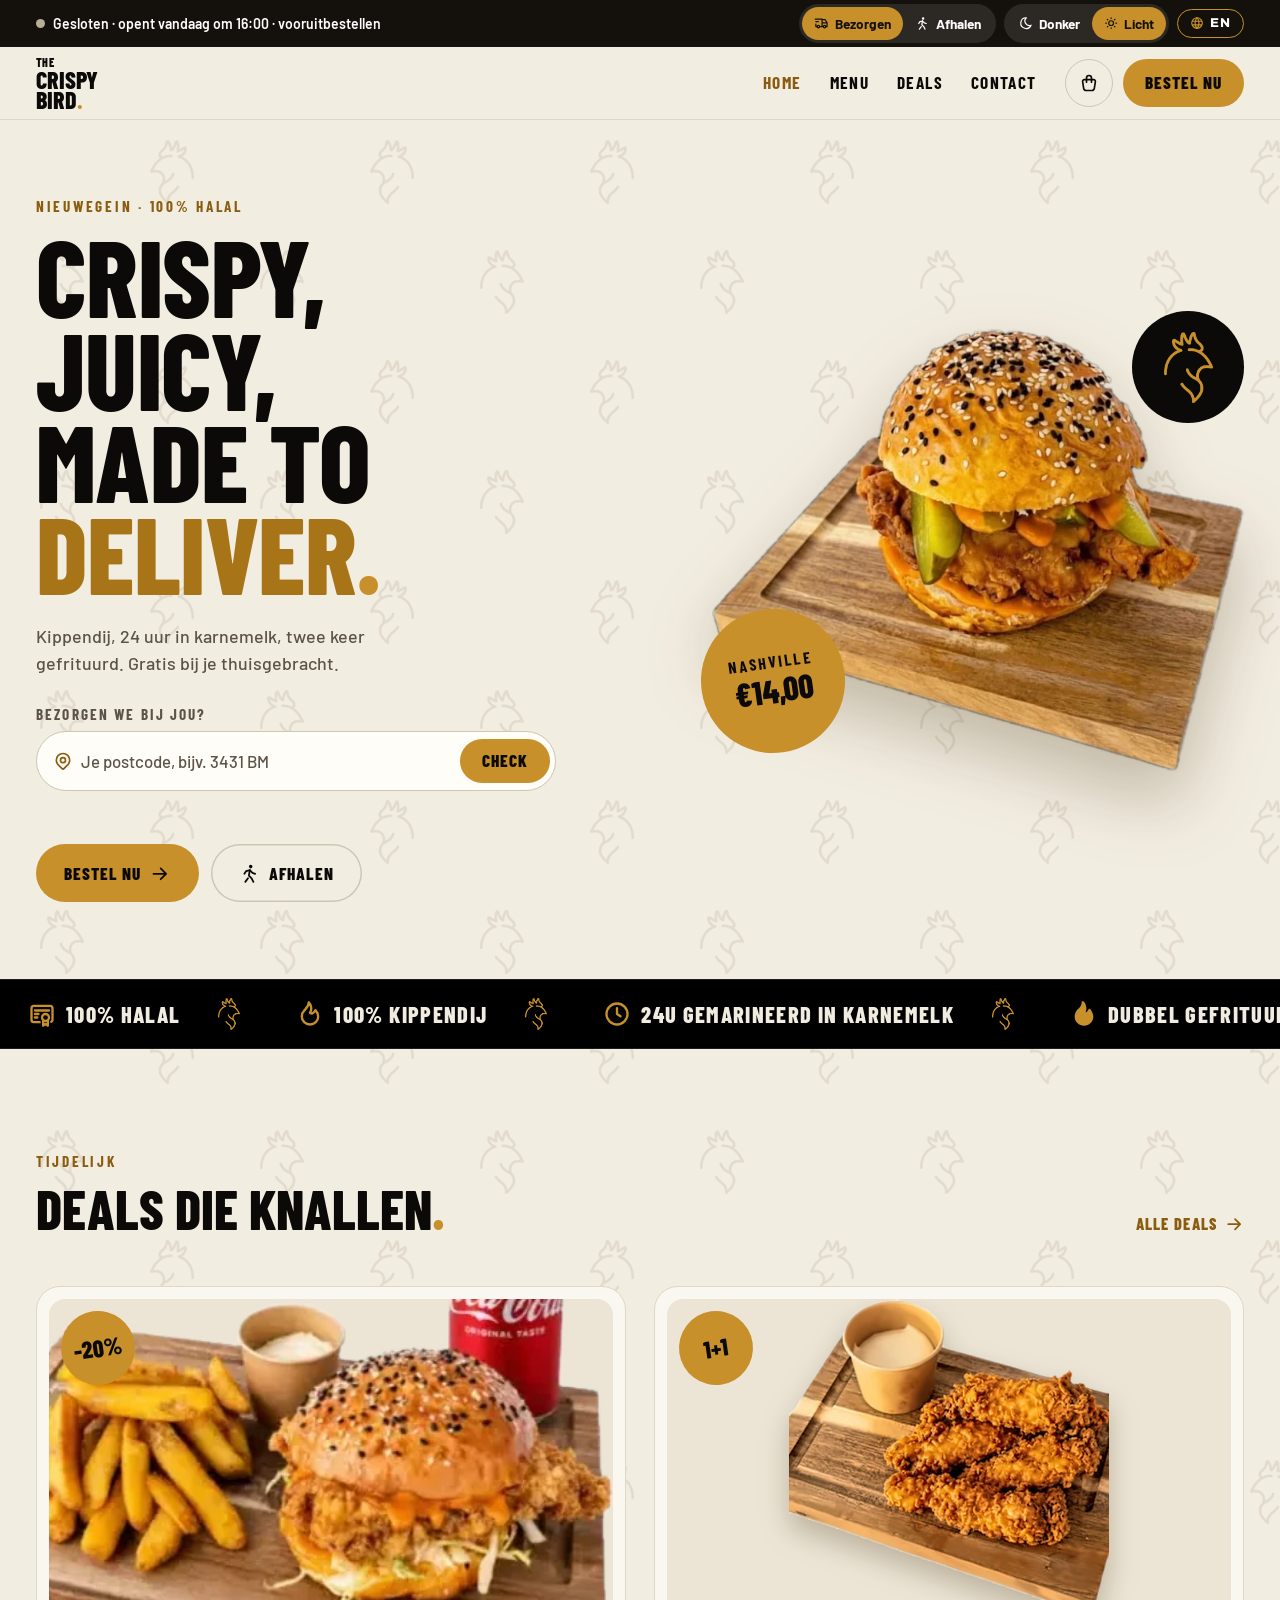
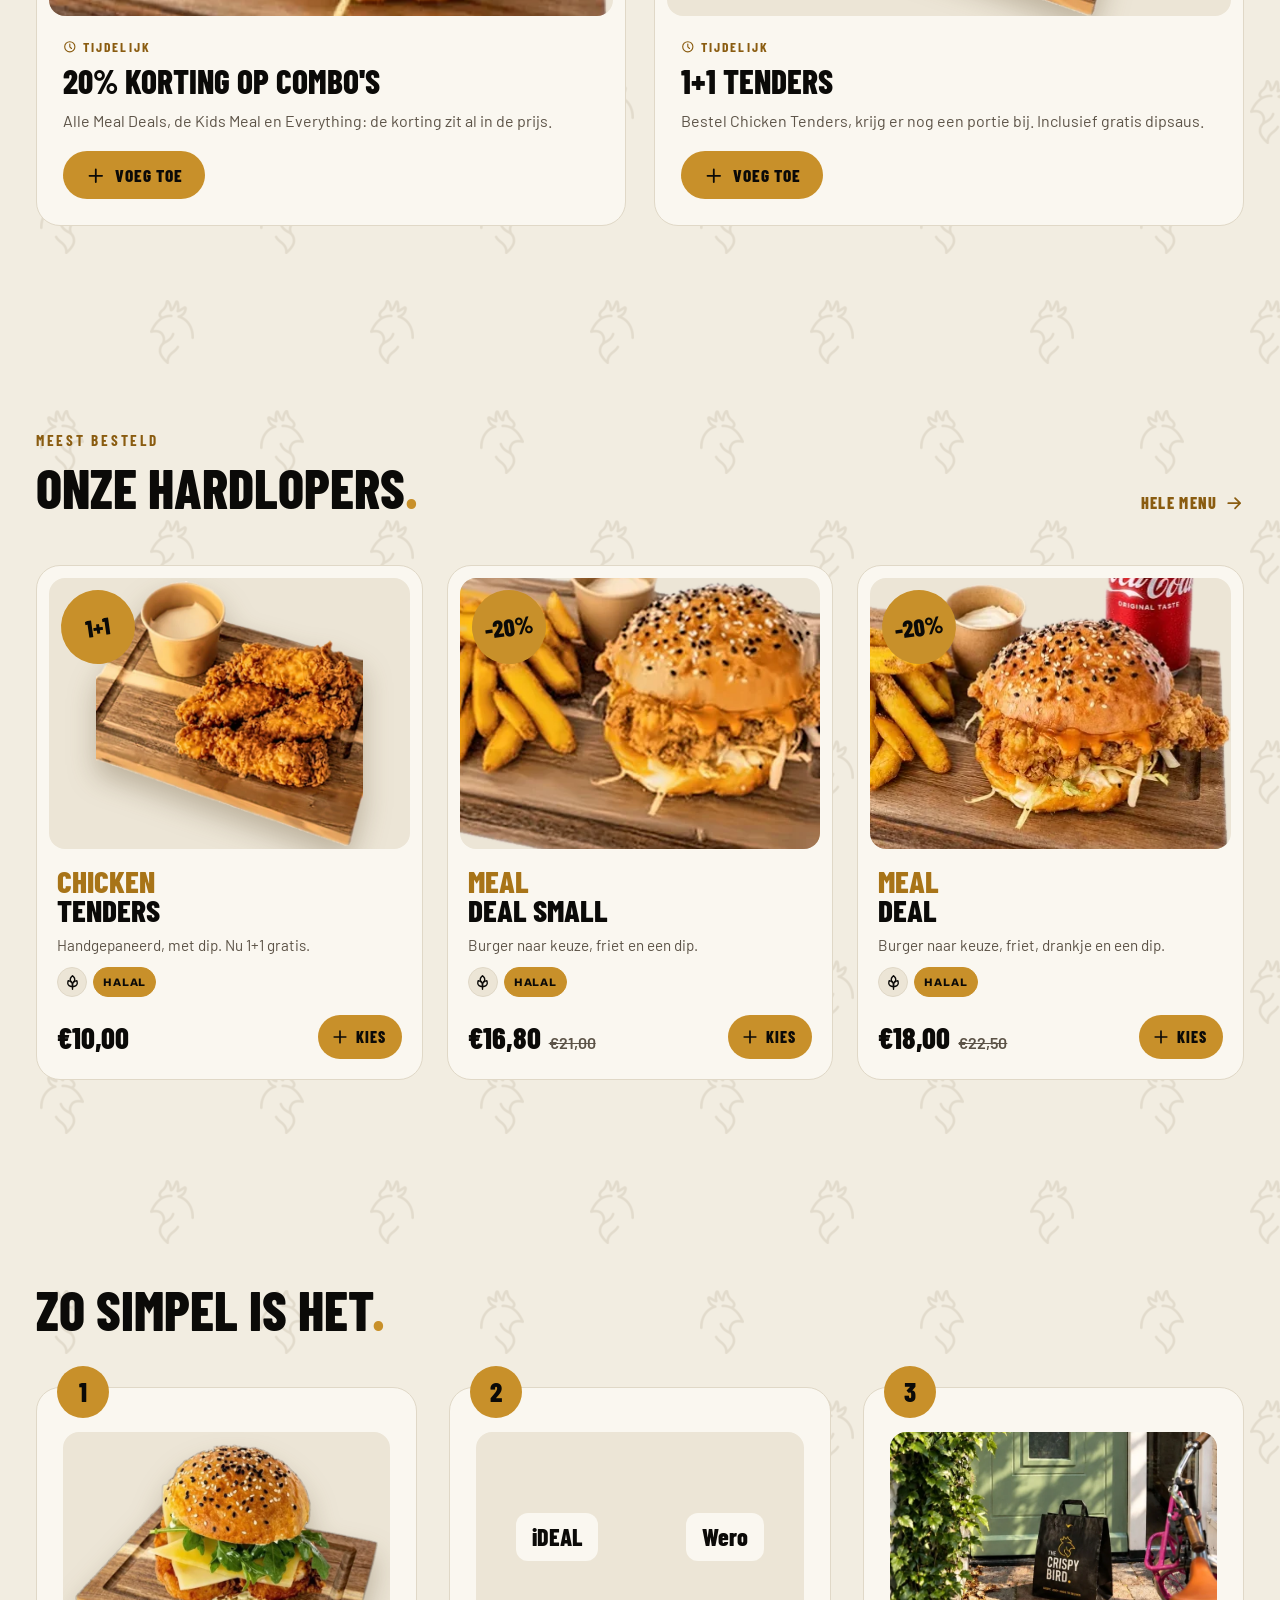
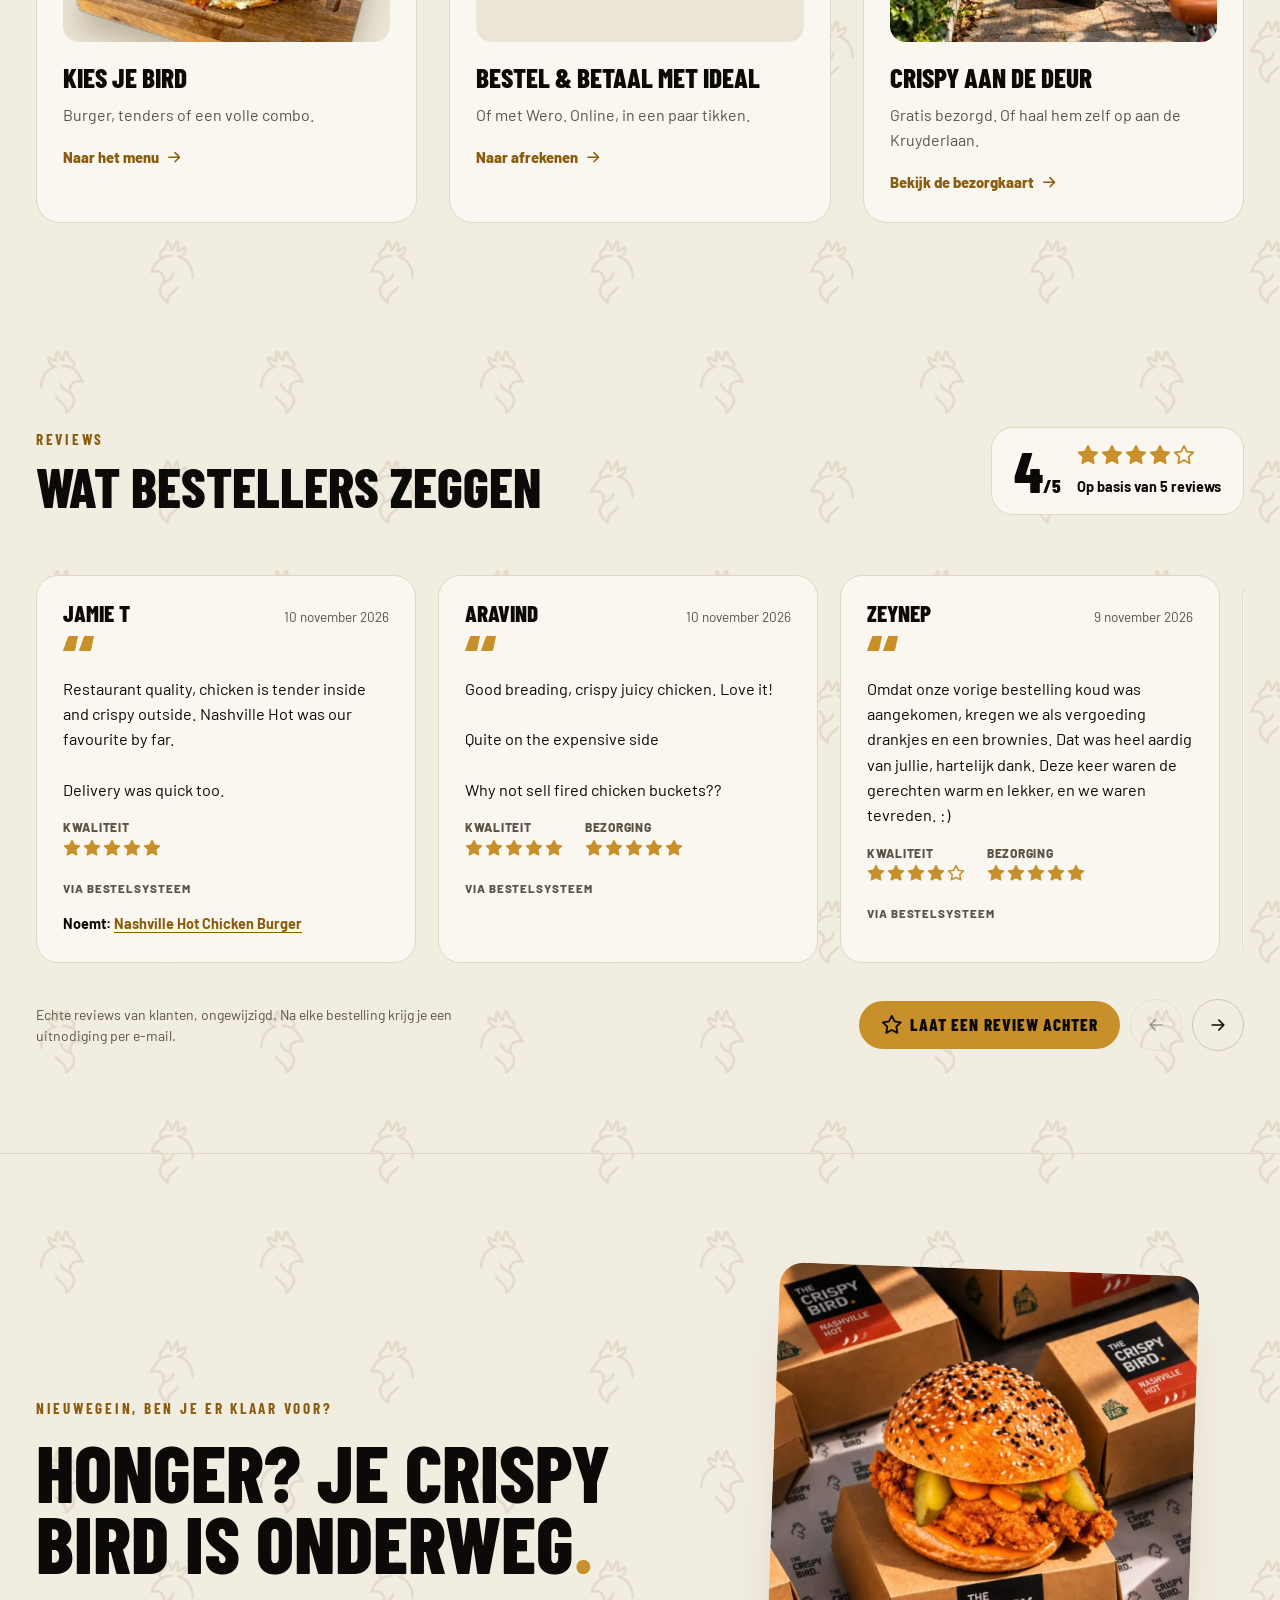
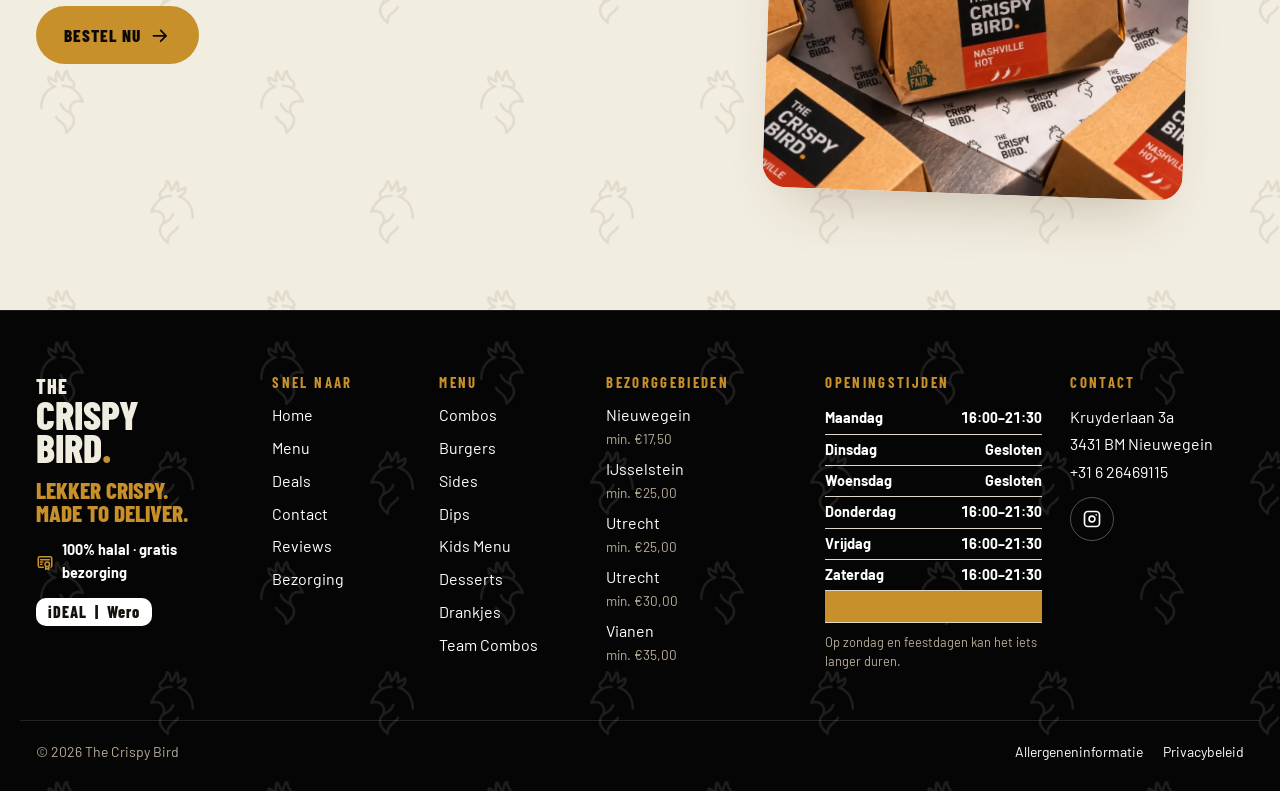
==== index.html @ 2e2185a2 "The Crispy Bird website v2: built files for the live preview Co-Authored-By: Claude Opus 5.5 <norepl" ====
<!doctype html>
<html lang="nl">
<head>
<meta charset="utf-8">
<meta name="robots" content="noindex, nofollow">
<meta name="viewport" content="width=device-width, initial-scale=1, viewport-fit=cover">
<title>The Crispy Bird · Crispy chicken burgers &amp; tenders in Nieuwegein</title>
<meta name="description" content="Lekker Crispy. Made to deliver. 100% halal kippendij, 24 uur in karnemelk, dubbel gefrituurd. Gratis bezorging in Nieuwegein, IJsselstein, Utrecht-Zuid en Vianen.">
<link rel="canonical" href="https://www.thecrispybird.nl/">
<meta name="theme-color" content="#c8902a">
<meta property="og:type" content="restaurant.restaurant">
<meta property="og:site_name" content="The Crispy Bird">
<meta property="og:title" content="The Crispy Bird · Crispy chicken burgers &amp; tenders in Nieuwegein">
<meta property="og:description" content="Lekker Crispy. Made to deliver. 100% halal kippendij, 24 uur in karnemelk, dubbel gefrituurd. Gratis bezorging in Nieuwegein, IJsselstein, Utrecht-Zuid en Vianen.">
<meta property="og:image" content="https://www.thecrispybird.nl/img/banner.webp">
<meta property="og:locale" content="nl_NL">
<meta property="og:locale:alternate" content="en_GB">
<meta name="twitter:card" content="summary_large_image">
<link rel="icon" href="img/favicon.ico" sizes="any">
<link rel="apple-touch-icon" href="img/apple-touch-icon.png">
<link rel="manifest" href="site.webmanifest">
<link rel="preconnect" href="https://fonts.googleapis.com">
<link rel="preconnect" href="https://fonts.gstatic.com" crossorigin>
<link rel="stylesheet" href="https://fonts.googleapis.com/css2?family=Archivo:wght@400;500;600;700;800&family=Barlow+Condensed:wght@600;700;800&family=Barlow:wght@400;500;600;700&family=Bowlby+One&family=Permanent+Marker&display=swap">
<link rel="stylesheet" href="assets/app.css">
<script>try{var th=JSON.parse(localStorage.getItem('cb-theme'));if(th==='light'||th==='dark')document.documentElement.dataset.theme=th}catch(e){}</script>
<script type="application/ld+json">{"@context":"https://schema.org","@type":"Restaurant","name":"The Crispy Bird","url":"https://www.thecrispybird.nl/","image":"https://www.thecrispybird.nl/img/banner.webp","logo":"https://www.thecrispybird.nl/img/logo-512.png","telephone":"+31 6 26469115","servesCuisine":["Fried chicken","Burgers","Halal"],"priceRange":"€€","address":{"@type":"PostalAddress","streetAddress":"Kruyderlaan 3a","postalCode":"3431 BM","addressLocality":"Nieuwegein","addressCountry":"NL"},"geo":{"@type":"GeoCoordinates","latitude":52.03224,"longitude":5.08812},"openingHoursSpecification":[{"@type":"OpeningHoursSpecification","dayOfWeek":"https://schema.org/Monday","opens":"16:00","closes":"21:30"},{"@type":"OpeningHoursSpecification","dayOfWeek":"https://schema.org/Thursday","opens":"16:00","closes":"21:30"},{"@type":"OpeningHoursSpecification","dayOfWeek":"https://schema.org/Friday","opens":"16:00","closes":"21:30"},{"@type":"OpeningHoursSpecification","dayOfWeek":"https://schema.org/Saturday","opens":"16:00","closes":"21:30"},{"@type":"OpeningHoursSpecification","dayOfWeek":"https://schema.org/Sunday","opens":"16:00","closes":"21:30"}],"aggregateRating":{"@type":"AggregateRating","ratingValue":4,"reviewCount":5,"bestRating":5},"acceptsReservations":false,"hasMenu":"https://www.thecrispybird.nl/menu.html"}</script>
</head>
<body class="home v2">

<a class="skip" href="#main"><span data-en="Skip to content">Naar de inhoud</span></a>
<div class="topbar">
  <div class="wrap topbar-in">
    <p class="status" data-status aria-live="polite"><span class="dot" aria-hidden="true"></span><span data-status-text><span data-en="Loading hours…">Openingstijden laden…</span></span></p>
    <div class="topbar-right">
      <div class="mode" role="group" aria-label="Bezorgen of afhalen" data-en-aria-label="Delivery or pickup">
        <button type="button" data-mode="delivery" aria-pressed="true"><svg class="ic" viewBox="0 0 24 24" width="24" height="24" aria-hidden="true" focusable="false"><g fill="none" stroke="currentColor" stroke-linecap="round" stroke-linejoin="round" stroke-width="2"><path d="M5 17a2 2 0 1 0 4 0a2 2 0 1 0-4 0m10 0a2 2 0 1 0 4 0a2 2 0 1 0-4 0"/><path d="M5 17H3v-4M2 5h11v12m-4 0h6m4 0h2v-6h-8m0-5h5l3 5M3 9h4"/></g></svg><span data-en="Delivery">Bezorgen</span></button>
        <button type="button" data-mode="pickup" aria-pressed="false"><svg class="ic" viewBox="0 0 24 24" width="24" height="24" aria-hidden="true" focusable="false"><g fill="none" stroke="currentColor" stroke-linecap="round" stroke-linejoin="round" stroke-width="2"><path d="M12 4a1 1 0 1 0 2 0a1 1 0 1 0-2 0M7 21l3-4m6 4l-2-4l-3-3l1-6"/><path d="m6 12l2-3l4-1l3 3l3 1"/></g></svg><span data-en="Pickup">Afhalen</span></button>
      </div>
      <div class="mode theme-switch" role="group" aria-label="Weergave" data-en-aria-label="Display">
        <button type="button" data-theme-set="dark" aria-pressed="true"><svg class="ic" viewBox="0 0 24 24" width="24" height="24" aria-hidden="true" focusable="false"><path fill="none" stroke="currentColor" stroke-linecap="round" stroke-linejoin="round" stroke-width="2" d="M12 3h.393a7.5 7.5 0 0 0 7.92 12.446A9 9 0 1 1 12 2.992z"/></svg><span class="ts-label"><span data-en="Dark">Donker</span></span></button>
        <button type="button" data-theme-set="light" aria-pressed="false"><svg class="ic" viewBox="0 0 24 24" width="24" height="24" aria-hidden="true" focusable="false"><path fill="none" stroke="currentColor" stroke-linecap="round" stroke-linejoin="round" stroke-width="2" d="M8 12a4 4 0 1 0 8 0a4 4 0 1 0-8 0m-5 0h1m8-9v1m8 8h1m-9 8v1M5.6 5.6l.7.7m12.1-.7l-.7.7m0 11.4l.7.7m-12.1-.7l-.7.7"/></svg><span class="ts-label"><span data-en="Light">Licht</span></span></button>
      </div>
      <button type="button" class="lang lang-top" data-lang-toggle aria-label="Switch to English" data-en-aria-label="Wissel naar Nederlands"><svg class="ic" viewBox="0 0 24 24" width="24" height="24" aria-hidden="true" focusable="false"><g fill="none" stroke="currentColor" stroke-linecap="round" stroke-linejoin="round" stroke-width="2"><path d="M3 12a9 9 0 1 0 18 0a9 9 0 0 0-18 0m.6-3h16.8M3.6 15h16.8"/><path d="M11.5 3a17 17 0 0 0 0 18m1-18a17 17 0 0 1 0 18"/></g></svg><span data-lang-label>EN</span></button>
    </div>
  </div>
</div>
<header class="site-header" data-header>
  <div class="wrap header-in">
    <a class="brand " href="index.html" aria-label="The Crispy Bird, home">
  <img src="img/logo-192.png" width="44" height="44" alt="">
  <span class="brand-word">The Crispy Bird</span>
  <span class="brand-stack" aria-hidden="true"><small>The</small>Crispy<br>Bird<i>.</i></span></a>
    <nav class="nav" id="nav" aria-label="Hoofdmenu" data-en-aria-label="Main menu">
      <ul><li><a href="index.html" aria-current="page">Home</a></li><li><a href="menu.html">Menu</a></li><li><a href="deals.html">Deals</a></li><li><a href="contact.html">Contact</a></li></ul>
    </nav>
    <div class="header-actions">
      <button type="button" class="cart-btn" data-cart-open aria-label="Winkelmand openen" data-en-aria-label="Open cart">
        <svg class="ic" viewBox="0 0 24 24" width="24" height="24" aria-hidden="true" focusable="false"><g fill="none" stroke="currentColor" stroke-linecap="round" stroke-linejoin="round" stroke-width="2"><path d="M6.331 8H17.67a2 2 0 0 1 1.977 2.304l-1.255 8.152A3 3 0 0 1 15.426 21H8.574a3 3 0 0 1-2.965-2.544l-1.255-8.152A2 2 0 0 1 6.331 8"/><path d="M9 11V6a3 3 0 0 1 6 0v5"/></g></svg><span class="cart-count" data-cart-count hidden>0</span>
      </button>
      <a class="btn btn-gold btn-order" href="menu.html"><span data-en="Order now">Bestel nu</span></a>
      <button type="button" class="burger" data-nav-toggle aria-expanded="false" aria-controls="nav" aria-label="Menu openen of sluiten" data-en-aria-label="Open or close menu"><svg class="ic ic-menu" viewBox="0 0 24 24" width="24" height="24" aria-hidden="true" focusable="false"><path fill="none" stroke="currentColor" stroke-linecap="round" stroke-linejoin="round" stroke-width="2" d="M4 6h16M4 12h16M4 18h16"/></svg><svg class="ic ic-x" viewBox="0 0 24 24" width="24" height="24" aria-hidden="true" focusable="false"><path fill="none" stroke="currentColor" stroke-linecap="round" stroke-linejoin="round" stroke-width="2" d="M18 6L6 18M6 6l12 12"/></svg></button>
    </div>
  </div>
</header>
<main id="main" tabindex="-1">

<section class="hero hero-v2">
  <div class="wrap hero-in">
    <div class="hero-copy">
      <p class="kicker">Nieuwegein · 100% halal</p>
      <h1 class="hero-title">Crispy,<br>juicy,<br>made to<br><span class="acc">deliver</span><span class="dot">.</span></h1>
      <p class="hero-sub"><span data-en="Chicken thigh, 24 hours in buttermilk, fried twice. Delivered to your door for free.">Kippendij, 24 uur in karnemelk, twee keer gefrituurd. Gratis bij je thuisgebracht.</span></p>
      
<form class="pc-form pc-big" data-pc-form novalidate>
  <label for="pc-hero"><span data-en="Do we deliver to you?">Bezorgen we bij jou?</span></label>
  <div class="pc-row">
    <svg class="ic" viewBox="0 0 24 24" width="24" height="24" aria-hidden="true" focusable="false"><g fill="none" stroke="currentColor" stroke-linecap="round" stroke-linejoin="round" stroke-width="2"><path d="M9 11a3 3 0 1 0 6 0a3 3 0 0 0-6 0"/><path d="M17.657 16.657L13.414 20.9a2 2 0 0 1-2.827 0l-4.244-4.243a8 8 0 1 1 11.314 0"/></g></svg>
    <input id="pc-hero" name="postcode" inputmode="text" autocomplete="postal-code" maxlength="7" placeholder="Je postcode, bijv. 3431 BM" data-en-placeholder="Your postcode, e.g. 3431 BM" required>
    <button type="submit" class="btn btn-black">Check</button>
  </div>
  <p class="pc-result" data-pc-result aria-live="polite"></p>
</form>
      <div class="hero-cta">
        <a class="btn btn-gold btn-lg" href="menu.html" data-set-mode="delivery"><span data-en="Order now">Bestel nu</span> <svg class="ic" viewBox="0 0 24 24" width="24" height="24" aria-hidden="true" focusable="false"><path fill="none" stroke="currentColor" stroke-linecap="round" stroke-linejoin="round" stroke-width="2" d="M5 12h14m-6 6l6-6m-6-6l6 6"/></svg></a>
        <a class="btn btn-line btn-lg" href="menu.html" data-set-mode="pickup"><svg class="ic" viewBox="0 0 24 24" width="24" height="24" aria-hidden="true" focusable="false"><g fill="none" stroke="currentColor" stroke-linecap="round" stroke-linejoin="round" stroke-width="2"><path d="M12 4a1 1 0 1 0 2 0a1 1 0 1 0-2 0M7 21l3-4m6 4l-2-4l-3-3l1-6"/><path d="m6 12l2-3l4-1l3 3l3 1"/></g></svg><span data-en="Pickup">Afhalen</span></a>
      </div>
    </div>
    <div class="hero-art">
      <img class="hero-burger" src="img/cut-nashville-ig.webp" width="677" height="562" alt="Nashville Hot Chicken Burger met augurk op een houten plank" data-en-alt="Nashville Hot Chicken Burger with pickles on a wooden board" fetchpriority="high">
      <span class="rooster-badge" aria-hidden="true"><span></span></span>
      <a class="price-tag" href="menu.html#burgers" aria-label="Nashville Hot Chicken Burger, €14,00" data-en-aria-label="Nashville Hot Chicken Burger, €14.00"><span class="pt-name">Nashville</span><strong class="pt-price"><span class="money" data-v="14">€14,00</span></strong></a>
    </div>
  </div>
</section>

<section class="usp" aria-label="Waarom The Crispy Bird" data-en-aria-label="Why The Crispy Bird">
  <div class="usp-track"><ul><li><svg class="ic" viewBox="0 0 24 24" width="24" height="24" aria-hidden="true" focusable="false"><g fill="none" stroke="currentColor" stroke-linecap="round" stroke-linejoin="round" stroke-width="2"><path d="M12 15a3 3 0 1 0 6 0a3 3 0 1 0-6 0"/><path d="M13 17.5V22l2-1.5l2 1.5v-4.5"/><path d="M10 19H5a2 2 0 0 1-2-2V7c0-1.1.9-2 2-2h14a2 2 0 0 1 2 2v10a2 2 0 0 1-1 1.73M6 9h12M6 12h3m-3 3h2"/></g></svg>100% halal</li><li><svg class="ic" viewBox="0 0 24 24" width="24" height="24" aria-hidden="true" focusable="false"><path fill="none" stroke="currentColor" stroke-linecap="round" stroke-linejoin="round" stroke-width="2" d="M12 10.941c2.333-3.308.167-7.823-1-8.941c0 3.395-2.235 5.299-3.667 6.706C5.903 10.114 5 12 5 14.294C5 17.998 8.134 21 12 21s7-3.002 7-6.706c0-1.712-1.232-4.403-2.333-5.588c-2.084 3.353-3.257 3.353-4.667 2.235"/></svg><span data-en="100% chicken thigh">100% kippendij</span></li><li><svg class="ic" viewBox="0 0 24 24" width="24" height="24" aria-hidden="true" focusable="false"><path fill="none" stroke="currentColor" stroke-linecap="round" stroke-linejoin="round" stroke-width="2" d="M3 12a9 9 0 1 0 18 0a9 9 0 1 0-18 0m9 0l3 2m-3-7v5"/></svg><span data-en="24h buttermilk marinade">24u gemarineerd in karnemelk</span></li><li><svg class="ic" viewBox="0 0 24 24" width="24" height="24" aria-hidden="true" focusable="false"><path fill="currentColor" d="M10 2c0-.88 1.056-1.331 1.692-.722c1.958 1.876 3.096 5.995 1.75 9.12l-.08.174l.012.003c.625.133 1.203-.43 2.303-2.173l.14-.224a1 1 0 0 1 1.582-.153C18.733 9.46 20 12.402 20 14.295C20 18.56 16.409 22 12 22s-8-3.44-8-7.706c0-2.252 1.022-4.716 2.632-6.301l.605-.589c.241-.236.434-.43.618-.624C9.285 5.268 10 3.856 10 2"/></svg><span data-en="Double-fried">Dubbel gefrituurd</span></li><li><svg class="ic" viewBox="0 0 24 24" width="24" height="24" aria-hidden="true" focusable="false"><g fill="none" stroke="currentColor" stroke-linecap="round" stroke-linejoin="round" stroke-width="2"><path d="M5 17a2 2 0 1 0 4 0a2 2 0 1 0-4 0m10 0a2 2 0 1 0 4 0a2 2 0 1 0-4 0"/><path d="M5 17H3v-4M2 5h11v12m-4 0h6m4 0h2v-6h-8m0-5h5l3 5M3 9h4"/></g></svg><span data-en="Free delivery">Gratis bezorging</span></li></ul><ul aria-hidden="true"><li><svg class="ic" viewBox="0 0 24 24" width="24" height="24" aria-hidden="true" focusable="false"><g fill="none" stroke="currentColor" stroke-linecap="round" stroke-linejoin="round" stroke-width="2"><path d="M12 15a3 3 0 1 0 6 0a3 3 0 1 0-6 0"/><path d="M13 17.5V22l2-1.5l2 1.5v-4.5"/><path d="M10 19H5a2 2 0 0 1-2-2V7c0-1.1.9-2 2-2h14a2 2 0 0 1 2 2v10a2 2 0 0 1-1 1.73M6 9h12M6 12h3m-3 3h2"/></g></svg>100% halal</li><li><svg class="ic" viewBox="0 0 24 24" width="24" height="24" aria-hidden="true" focusable="false"><path fill="none" stroke="currentColor" stroke-linecap="round" stroke-linejoin="round" stroke-width="2" d="M12 10.941c2.333-3.308.167-7.823-1-8.941c0 3.395-2.235 5.299-3.667 6.706C5.903 10.114 5 12 5 14.294C5 17.998 8.134 21 12 21s7-3.002 7-6.706c0-1.712-1.232-4.403-2.333-5.588c-2.084 3.353-3.257 3.353-4.667 2.235"/></svg><span data-en="100% chicken thigh">100% kippendij</span></li><li><svg class="ic" viewBox="0 0 24 24" width="24" height="24" aria-hidden="true" focusable="false"><path fill="none" stroke="currentColor" stroke-linecap="round" stroke-linejoin="round" stroke-width="2" d="M3 12a9 9 0 1 0 18 0a9 9 0 1 0-18 0m9 0l3 2m-3-7v5"/></svg><span data-en="24h buttermilk marinade">24u gemarineerd in karnemelk</span></li><li><svg class="ic" viewBox="0 0 24 24" width="24" height="24" aria-hidden="true" focusable="false"><path fill="currentColor" d="M10 2c0-.88 1.056-1.331 1.692-.722c1.958 1.876 3.096 5.995 1.75 9.12l-.08.174l.012.003c.625.133 1.203-.43 2.303-2.173l.14-.224a1 1 0 0 1 1.582-.153C18.733 9.46 20 12.402 20 14.295C20 18.56 16.409 22 12 22s-8-3.44-8-7.706c0-2.252 1.022-4.716 2.632-6.301l.605-.589c.241-.236.434-.43.618-.624C9.285 5.268 10 3.856 10 2"/></svg><span data-en="Double-fried">Dubbel gefrituurd</span></li><li><svg class="ic" viewBox="0 0 24 24" width="24" height="24" aria-hidden="true" focusable="false"><g fill="none" stroke="currentColor" stroke-linecap="round" stroke-linejoin="round" stroke-width="2"><path d="M5 17a2 2 0 1 0 4 0a2 2 0 1 0-4 0m10 0a2 2 0 1 0 4 0a2 2 0 1 0-4 0"/><path d="M5 17H3v-4M2 5h11v12m-4 0h6m4 0h2v-6h-8m0-5h5l3 5M3 9h4"/></g></svg><span data-en="Free delivery">Gratis bezorging</span></li></ul></div>
</section>

<section class="sec sec-deals">
  <div class="wrap">
    <header class="sec-head"><div><p class="kicker"><span data-en="Limited time">Tijdelijk</span></p><h2><span data-en="Deals that crunch">Deals die knallen</span><span class="dot">.</span></h2></div><a class="link-arrow" href="deals.html"><span data-en="All deals">Alle deals</span> <svg class="ic" viewBox="0 0 24 24" width="24" height="24" aria-hidden="true" focusable="false"><path fill="none" stroke="currentColor" stroke-linecap="round" stroke-linejoin="round" stroke-width="2" d="M5 12h14m-6 6l6-6m-6-6l6 6"/></svg></a></header>
    <div class="deal-grid"><article class="deal" data-reveal>
    <div class="deal-media"><span class="deal-badge"><span>-20%</span></span><img class="fit-zoom" style="--s:1.31;--cx:0.74;--cy:0.5" src="img/cut-deal-combo.webp" alt="" width="516" height="289" loading="lazy"></div>
    <div class="deal-body">
      <p class="deal-exp" data-expires=""><svg class="ic" viewBox="0 0 24 24" width="24" height="24" aria-hidden="true" focusable="false"><g fill="none" stroke="currentColor" stroke-linecap="round" stroke-linejoin="round" stroke-width="2"><path d="M3 12a9 9 0 1 0 18 0a9 9 0 0 0-18 0"/><path d="M12 7v5l3 3"/></g></svg><span><span data-en="Limited time">Tijdelijk</span></span></p>
      <h3><span data-en="20% off all combos">20% korting op combo's</span></h3>
      <p class="deal-text"><span data-en="Every Meal Deal, the Kids Meal and Everything: the discount is already in the price.">Alle Meal Deals, de Kids Meal en Everything: de korting zit al in de prijs.</span></p>
      <button type="button" class="btn btn-gold" data-add="meal-deal"><svg class="ic" viewBox="0 0 24 24" width="24" height="24" aria-hidden="true" focusable="false"><path fill="none" stroke="currentColor" stroke-linecap="round" stroke-linejoin="round" stroke-width="2" d="M12 5v14m-7-7h14"/></svg><span data-en="Add">Voeg toe</span></button>
    </div>
  </article><article class="deal" data-reveal>
    <div class="deal-media"><span class="deal-badge"><span>1+1</span></span><img class="fit-scaled" style="--s:0.74;left:13%;object-position:center center" src="img/cut-bc3a0ea7fdaf03535be37d36.webp" alt="" width="560" height="556" loading="lazy"></div>
    <div class="deal-body">
      <p class="deal-exp" data-expires=""><svg class="ic" viewBox="0 0 24 24" width="24" height="24" aria-hidden="true" focusable="false"><g fill="none" stroke="currentColor" stroke-linecap="round" stroke-linejoin="round" stroke-width="2"><path d="M3 12a9 9 0 1 0 18 0a9 9 0 0 0-18 0"/><path d="M12 7v5l3 3"/></g></svg><span><span data-en="Limited time">Tijdelijk</span></span></p>
      <h3><span data-en="Tenders 1+1">1+1 Tenders</span></h3>
      <p class="deal-text"><span data-en="Order Chicken Tenders, get a second portion free. Free dip included.">Bestel Chicken Tenders, krijg er nog een portie bij. Inclusief gratis dipsaus.</span></p>
      <button type="button" class="btn btn-gold" data-add="tenders"><svg class="ic" viewBox="0 0 24 24" width="24" height="24" aria-hidden="true" focusable="false"><path fill="none" stroke="currentColor" stroke-linecap="round" stroke-linejoin="round" stroke-width="2" d="M12 5v14m-7-7h14"/></svg><span data-en="Add">Voeg toe</span></button>
    </div>
  </article></div>
  </div>
</section>

<section class="sec">
  <div class="wrap">
    <header class="sec-head"><div><p class="kicker"><span data-en="Most ordered">Meest besteld</span></p><h2><span data-en="Our bestsellers">Onze hardlopers</span><span class="dot">.</span></h2></div><a class="link-arrow" href="menu.html"><span data-en="Full menu">Hele menu</span> <svg class="ic" viewBox="0 0 24 24" width="24" height="24" aria-hidden="true" focusable="false"><path fill="none" stroke="currentColor" stroke-linecap="round" stroke-linejoin="round" stroke-width="2" d="M5 12h14m-6 6l6-6m-6-6l6 6"/></svg></a></header>
    <div class="dish-grid dish-grid-3"><article class="dish dish-big" data-cat="sides" data-reveal>
  <div class="dish-media"><span class="badge"><span>1+1</span></span><img class="fit-scaled" style="--s:0.74;left:13%;object-position:center center" src="img/cut-bc3a0ea7fdaf03535be37d36.webp" alt="Chicken Tenders: Handgepaneerd, met dip. Nu 1+1 gratis." data-en-alt="Chicken Tenders: Hand-breaded, with a dip. Now buy 1 get 1 free." width="560" height="556" loading="lazy" decoding="async"></div>
  <div class="dish-body">
    <h3><span class="w1">Chicken</span> Tenders</h3>
    <p><span data-en="Hand-breaded, with a dip. Now buy 1 get 1 free.">Handgepaneerd, met dip. Nu 1+1 gratis.</span></p>
    <ul class="tags"><li title="Gluten" data-en-title="Gluten" class="tag tag-gluten"><svg class="ic" viewBox="0 0 24 24" width="24" height="24" aria-hidden="true" focusable="false"><g fill="none" stroke="currentColor" stroke-linecap="round" stroke-linejoin="round" stroke-width="2"><path d="M12.014 21.514v-3.75M5.93 9.504l-.43 1.604a4.986 4.986 0 0 0 3.524 6.105q1.495.402 2.99.801v-3.44a4.98 4.98 0 0 0-3.676-4.426z"/><path d="M13.744 11.164a4.9 4.9 0 0 0 1.433-3.46a4.88 4.88 0 0 0-1.433-3.46l-1.73-1.73l-1.73 1.73a4.9 4.9 0 0 0-1.433 3.46a4.9 4.9 0 0 0 1.433 3.46"/><path d="m18.099 9.504l.43 1.604a4.986 4.986 0 0 1-3.525 6.105l-2.99.801v-3.44a4.98 4.98 0 0 1 3.677-4.426z"/></g></svg><span class="sr">Gluten</span></li><li title="Halal" data-en-title="Halal" class="tag tag-halal"><svg class="ic" viewBox="0 0 24 24" width="24" height="24" aria-hidden="true" focusable="false"><g fill="none" stroke="currentColor" stroke-linecap="round" stroke-linejoin="round" stroke-width="2"><path d="M12 15a3 3 0 1 0 6 0a3 3 0 1 0-6 0"/><path d="M13 17.5V22l2-1.5l2 1.5v-4.5"/><path d="M10 19H5a2 2 0 0 1-2-2V7c0-1.1.9-2 2-2h14a2 2 0 0 1 2 2v10a2 2 0 0 1-1 1.73M6 9h12M6 12h3m-3 3h2"/></g></svg><span class="sr">Halal</span></li></ul>
    <div class="dish-foot">
      <p class="price"><span class="money" data-v="10">€10,00</span></p>
      <button type="button" class="add" data-add="tenders" aria-label="Chicken Tenders kiezen" data-en-aria-label="Choose Chicken Tenders"><svg class="ic" viewBox="0 0 24 24" width="24" height="24" aria-hidden="true" focusable="false"><path fill="none" stroke="currentColor" stroke-linecap="round" stroke-linejoin="round" stroke-width="2" d="M12 5v14m-7-7h14"/></svg><span><span data-en="Choose">Kies</span></span></button>
    </div>
  </div>
</article><article class="dish dish-big" data-cat="combos" data-reveal>
  <div class="dish-media"><span class="badge"><span>-20%</span></span><img class="fit-zoom" style="--s:1.346;--cx:0.73;--cy:0.46" src="img/cut-8f0d4951a35342c7dcb7b1e5.webp" alt="Meal Deal Small: Burger naar keuze, friet en een dip." data-en-alt="Meal Deal Small: Burger of your choice, fries and a dip." width="560" height="416" loading="lazy" decoding="async"></div>
  <div class="dish-body">
    <h3><span class="w1">Meal</span> Deal Small</h3>
    <p><span data-en="Burger of your choice, fries and a dip.">Burger naar keuze, friet en een dip.</span></p>
    <ul class="tags"><li title="Gluten" data-en-title="Gluten" class="tag tag-gluten"><svg class="ic" viewBox="0 0 24 24" width="24" height="24" aria-hidden="true" focusable="false"><g fill="none" stroke="currentColor" stroke-linecap="round" stroke-linejoin="round" stroke-width="2"><path d="M12.014 21.514v-3.75M5.93 9.504l-.43 1.604a4.986 4.986 0 0 0 3.524 6.105q1.495.402 2.99.801v-3.44a4.98 4.98 0 0 0-3.676-4.426z"/><path d="M13.744 11.164a4.9 4.9 0 0 0 1.433-3.46a4.88 4.88 0 0 0-1.433-3.46l-1.73-1.73l-1.73 1.73a4.9 4.9 0 0 0-1.433 3.46a4.9 4.9 0 0 0 1.433 3.46"/><path d="m18.099 9.504l.43 1.604a4.986 4.986 0 0 1-3.525 6.105l-2.99.801v-3.44a4.98 4.98 0 0 1 3.677-4.426z"/></g></svg><span class="sr">Gluten</span></li><li title="Halal" data-en-title="Halal" class="tag tag-halal"><svg class="ic" viewBox="0 0 24 24" width="24" height="24" aria-hidden="true" focusable="false"><g fill="none" stroke="currentColor" stroke-linecap="round" stroke-linejoin="round" stroke-width="2"><path d="M12 15a3 3 0 1 0 6 0a3 3 0 1 0-6 0"/><path d="M13 17.5V22l2-1.5l2 1.5v-4.5"/><path d="M10 19H5a2 2 0 0 1-2-2V7c0-1.1.9-2 2-2h14a2 2 0 0 1 2 2v10a2 2 0 0 1-1 1.73M6 9h12M6 12h3m-3 3h2"/></g></svg><span class="sr">Halal</span></li></ul>
    <div class="dish-foot">
      <p class="price"><span class="money" data-v="16.8">€16,80</span> <s aria-label="was €21,00"><span class="money" data-v="21">€21,00</span></s></p>
      <button type="button" class="add" data-add="meal-deal-small" aria-label="Meal Deal Small kiezen" data-en-aria-label="Choose Meal Deal Small"><svg class="ic" viewBox="0 0 24 24" width="24" height="24" aria-hidden="true" focusable="false"><path fill="none" stroke="currentColor" stroke-linecap="round" stroke-linejoin="round" stroke-width="2" d="M12 5v14m-7-7h14"/></svg><span><span data-en="Choose">Kies</span></span></button>
    </div>
  </div>
</article><article class="dish dish-big" data-cat="combos" data-reveal>
  <div class="dish-media"><span class="badge"><span>-20%</span></span><img class="fit-zoom" style="--s:1.57;--cx:0.745;--cy:0.485" src="img/cut-6ae4966bb4de8_Crispy_Chi.webp" alt="Meal Deal: Burger naar keuze, friet, drankje en een dip." data-en-alt="Meal Deal: Burger of your choice, fries, a drink and a dip." width="569" height="416" loading="lazy" decoding="async"></div>
  <div class="dish-body">
    <h3><span class="w1">Meal</span> Deal</h3>
    <p><span data-en="Burger of your choice, fries, a drink and a dip.">Burger naar keuze, friet, drankje en een dip.</span></p>
    <ul class="tags"><li title="Gluten" data-en-title="Gluten" class="tag tag-gluten"><svg class="ic" viewBox="0 0 24 24" width="24" height="24" aria-hidden="true" focusable="false"><g fill="none" stroke="currentColor" stroke-linecap="round" stroke-linejoin="round" stroke-width="2"><path d="M12.014 21.514v-3.75M5.93 9.504l-.43 1.604a4.986 4.986 0 0 0 3.524 6.105q1.495.402 2.99.801v-3.44a4.98 4.98 0 0 0-3.676-4.426z"/><path d="M13.744 11.164a4.9 4.9 0 0 0 1.433-3.46a4.88 4.88 0 0 0-1.433-3.46l-1.73-1.73l-1.73 1.73a4.9 4.9 0 0 0-1.433 3.46a4.9 4.9 0 0 0 1.433 3.46"/><path d="m18.099 9.504l.43 1.604a4.986 4.986 0 0 1-3.525 6.105l-2.99.801v-3.44a4.98 4.98 0 0 1 3.677-4.426z"/></g></svg><span class="sr">Gluten</span></li><li title="Halal" data-en-title="Halal" class="tag tag-halal"><svg class="ic" viewBox="0 0 24 24" width="24" height="24" aria-hidden="true" focusable="false"><g fill="none" stroke="currentColor" stroke-linecap="round" stroke-linejoin="round" stroke-width="2"><path d="M12 15a3 3 0 1 0 6 0a3 3 0 1 0-6 0"/><path d="M13 17.5V22l2-1.5l2 1.5v-4.5"/><path d="M10 19H5a2 2 0 0 1-2-2V7c0-1.1.9-2 2-2h14a2 2 0 0 1 2 2v10a2 2 0 0 1-1 1.73M6 9h12M6 12h3m-3 3h2"/></g></svg><span class="sr">Halal</span></li></ul>
    <div class="dish-foot">
      <p class="price"><span class="money" data-v="18">€18,00</span> <s aria-label="was €22,50"><span class="money" data-v="22.5">€22,50</span></s></p>
      <button type="button" class="add" data-add="meal-deal" aria-label="Meal Deal kiezen" data-en-aria-label="Choose Meal Deal"><svg class="ic" viewBox="0 0 24 24" width="24" height="24" aria-hidden="true" focusable="false"><path fill="none" stroke="currentColor" stroke-linecap="round" stroke-linejoin="round" stroke-width="2" d="M12 5v14m-7-7h14"/></svg><span><span data-en="Choose">Kies</span></span></button>
    </div>
  </div>
</article></div>
  </div>
</section>

<section class="sec how">
  <div class="wrap">
    <h2><span data-en="It's that simple">Zo simpel is het</span><span class="dot">.</span></h2>
    <ol class="steps">
      <li data-reveal><span class="step-n">1</span><div class="step-art"><img src="img/cut-italian-ig.webp" width="700" height="572" alt="" loading="lazy"></div><h3><a class="step-link" href="menu.html"><span data-en="Pick your bird">Kies je bird</span></a></h3><p><span data-en="Burger, tenders or a full combo.">Burger, tenders of een volle combo.</span></p><span class="step-go" aria-hidden="true"><span data-en="To the menu">Naar het menu</span> <svg class="ic" viewBox="0 0 24 24" width="24" height="24" aria-hidden="true" focusable="false"><path fill="none" stroke="currentColor" stroke-linecap="round" stroke-linejoin="round" stroke-width="2" d="M5 12h14m-6 6l6-6m-6-6l6 6"/></svg></span></li>
      <li data-reveal><span class="step-n">2</span><div class="step-art step-pay"><span>iDEAL</span><span>Wero</span></div><h3><a class="step-link" href="afrekenen.html" data-step-checkout><span data-en="Order &amp; pay with iDEAL">Bestel & betaal met iDEAL</span></a></h3><p><span data-en="Or with Wero. Online, in a few taps.">Of met Wero. Online, in een paar tikken.</span></p><span class="step-go" aria-hidden="true"><span data-en="To checkout">Naar afrekenen</span> <svg class="ic" viewBox="0 0 24 24" width="24" height="24" aria-hidden="true" focusable="false"><path fill="none" stroke="currentColor" stroke-linecap="round" stroke-linejoin="round" stroke-width="2" d="M5 12h14m-6 6l6-6m-6-6l6 6"/></svg></span></li>
      <li data-reveal><span class="step-n">3</span><div class="step-art step-door"><img src="img/ig-doorstep.webp" width="800" height="1000" alt="" loading="lazy"></div><h3><a class="step-link" href="contact.html#bezorging"><span data-en="Crispy at your door">Crispy aan de deur</span></a></h3><p><span data-en="Free delivery. Or pick it up yourself on Kruyderlaan.">Gratis bezorgd. Of haal hem zelf op aan de Kruyderlaan.</span></p><span class="step-go" aria-hidden="true"><span data-en="See the delivery map">Bekijk de bezorgkaart</span> <svg class="ic" viewBox="0 0 24 24" width="24" height="24" aria-hidden="true" focusable="false"><path fill="none" stroke="currentColor" stroke-linecap="round" stroke-linejoin="round" stroke-width="2" d="M5 12h14m-6 6l6-6m-6-6l6 6"/></svg></span></li>
    </ol>
  </div>
</section>

<section class="sec reviews-sec" id="reviews" aria-labelledby="rev-h">
  <div class="wrap">
    <header class="sec-head rev-head">
      <div><p class="kicker">Reviews</p><h2 id="rev-h"><span data-en="What customers say">Wat bestellers zeggen</span></h2></div>
      <div class="rating-badge">
  <p class="rb-num"><span>4</span><small>/5</small></p>
  <div><span class="stars" role="img" aria-label="4 van 5 sterren" data-en-aria-label="4 out of 5 stars"><svg class="ic star on" viewBox="0 0 24 24" width="24" height="24" aria-hidden="true" focusable="false"><path fill="currentColor" d="m8.243 7.34l-6.38.925l-.113.023a1 1 0 0 0-.44 1.684l4.622 4.499l-1.09 6.355l-.013.11a1 1 0 0 0 1.464.944l5.706-3l5.693 3l.1.046a1 1 0 0 0 1.352-1.1l-1.091-6.355l4.624-4.5l.078-.085a1 1 0 0 0-.633-1.62l-6.38-.926l-2.852-5.78a1 1 0 0 0-1.794 0z"/></svg><svg class="ic star on" viewBox="0 0 24 24" width="24" height="24" aria-hidden="true" focusable="false"><path fill="currentColor" d="m8.243 7.34l-6.38.925l-.113.023a1 1 0 0 0-.44 1.684l4.622 4.499l-1.09 6.355l-.013.11a1 1 0 0 0 1.464.944l5.706-3l5.693 3l.1.046a1 1 0 0 0 1.352-1.1l-1.091-6.355l4.624-4.5l.078-.085a1 1 0 0 0-.633-1.62l-6.38-.926l-2.852-5.78a1 1 0 0 0-1.794 0z"/></svg><svg class="ic star on" viewBox="0 0 24 24" width="24" height="24" aria-hidden="true" focusable="false"><path fill="currentColor" d="m8.243 7.34l-6.38.925l-.113.023a1 1 0 0 0-.44 1.684l4.622 4.499l-1.09 6.355l-.013.11a1 1 0 0 0 1.464.944l5.706-3l5.693 3l.1.046a1 1 0 0 0 1.352-1.1l-1.091-6.355l4.624-4.5l.078-.085a1 1 0 0 0-.633-1.62l-6.38-.926l-2.852-5.78a1 1 0 0 0-1.794 0z"/></svg><svg class="ic star on" viewBox="0 0 24 24" width="24" height="24" aria-hidden="true" focusable="false"><path fill="currentColor" d="m8.243 7.34l-6.38.925l-.113.023a1 1 0 0 0-.44 1.684l4.622 4.499l-1.09 6.355l-.013.11a1 1 0 0 0 1.464.944l5.706-3l5.693 3l.1.046a1 1 0 0 0 1.352-1.1l-1.091-6.355l4.624-4.5l.078-.085a1 1 0 0 0-.633-1.62l-6.38-.926l-2.852-5.78a1 1 0 0 0-1.794 0z"/></svg><svg class="ic star" viewBox="0 0 24 24" width="24" height="24" aria-hidden="true" focusable="false"><path fill="none" stroke="currentColor" stroke-linecap="round" stroke-linejoin="round" stroke-width="2" d="m12 17.75l-6.172 3.245l1.179-6.873l-5-4.867l6.9-1l3.086-6.253l3.086 6.253l6.9 1l-5 4.867l1.179 6.873z"/></svg></span><p class="rb-count"><span data-en="Based on 5 reviews">Op basis van 5 reviews</span></p></div>
</div>
    </header>
    <div class="carousel" data-carousel>
      <ul class="rv-track" data-track tabindex="0" aria-label="Reviews, scroll horizontaal" data-en-aria-label="Reviews, scroll sideways"><li><article class="review">
  <header><p class="r-name">Jamie T</p><p class="r-date"><time datetime="2026-11-10"><span data-en="10 November 2026">10 november 2026</span></time></p></header>
  <blockquote>Restaurant quality, chicken is tender inside and crispy outside. Nashville Hot was our favourite by far.<br><br>Delivery was quick too.</blockquote>
  <dl class="r-scores"><div><dt><span data-en="Quality">Kwaliteit</span></dt><dd><span class="stars" role="img" aria-label="5 van 5 sterren" data-en-aria-label="5 out of 5 stars"><svg class="ic star on" viewBox="0 0 24 24" width="24" height="24" aria-hidden="true" focusable="false"><path fill="currentColor" d="m8.243 7.34l-6.38.925l-.113.023a1 1 0 0 0-.44 1.684l4.622 4.499l-1.09 6.355l-.013.11a1 1 0 0 0 1.464.944l5.706-3l5.693 3l.1.046a1 1 0 0 0 1.352-1.1l-1.091-6.355l4.624-4.5l.078-.085a1 1 0 0 0-.633-1.62l-6.38-.926l-2.852-5.78a1 1 0 0 0-1.794 0z"/></svg><svg class="ic star on" viewBox="0 0 24 24" width="24" height="24" aria-hidden="true" focusable="false"><path fill="currentColor" d="m8.243 7.34l-6.38.925l-.113.023a1 1 0 0 0-.44 1.684l4.622 4.499l-1.09 6.355l-.013.11a1 1 0 0 0 1.464.944l5.706-3l5.693 3l.1.046a1 1 0 0 0 1.352-1.1l-1.091-6.355l4.624-4.5l.078-.085a1 1 0 0 0-.633-1.62l-6.38-.926l-2.852-5.78a1 1 0 0 0-1.794 0z"/></svg><svg class="ic star on" viewBox="0 0 24 24" width="24" height="24" aria-hidden="true" focusable="false"><path fill="currentColor" d="m8.243 7.34l-6.38.925l-.113.023a1 1 0 0 0-.44 1.684l4.622 4.499l-1.09 6.355l-.013.11a1 1 0 0 0 1.464.944l5.706-3l5.693 3l.1.046a1 1 0 0 0 1.352-1.1l-1.091-6.355l4.624-4.5l.078-.085a1 1 0 0 0-.633-1.62l-6.38-.926l-2.852-5.78a1 1 0 0 0-1.794 0z"/></svg><svg class="ic star on" viewBox="0 0 24 24" width="24" height="24" aria-hidden="true" focusable="false"><path fill="currentColor" d="m8.243 7.34l-6.38.925l-.113.023a1 1 0 0 0-.44 1.684l4.622 4.499l-1.09 6.355l-.013.11a1 1 0 0 0 1.464.944l5.706-3l5.693 3l.1.046a1 1 0 0 0 1.352-1.1l-1.091-6.355l4.624-4.5l.078-.085a1 1 0 0 0-.633-1.62l-6.38-.926l-2.852-5.78a1 1 0 0 0-1.794 0z"/></svg><svg class="ic star on" viewBox="0 0 24 24" width="24" height="24" aria-hidden="true" focusable="false"><path fill="currentColor" d="m8.243 7.34l-6.38.925l-.113.023a1 1 0 0 0-.44 1.684l4.622 4.499l-1.09 6.355l-.013.11a1 1 0 0 0 1.464.944l5.706-3l5.693 3l.1.046a1 1 0 0 0 1.352-1.1l-1.091-6.355l4.624-4.5l.078-.085a1 1 0 0 0-.633-1.62l-6.38-.926l-2.852-5.78a1 1 0 0 0-1.794 0z"/></svg></span></dd></div></dl>
  <p class="r-src"><span data-en="Via ordering system">Via bestelsysteem</span></p>
  <p class="r-ordered"><span data-en="Mentions">Noemt</span>: <a href="menu.html#burgers">Nashville Hot Chicken Burger</a></p>
</article></li><li><article class="review">
  <header><p class="r-name">Aravind</p><p class="r-date"><time datetime="2026-11-10"><span data-en="10 November 2026">10 november 2026</span></time></p></header>
  <blockquote>Good breading, crispy juicy chicken. Love it!<br><br>Quite on the expensive side<br><br>Why not sell fired chicken buckets??</blockquote>
  <dl class="r-scores"><div><dt><span data-en="Quality">Kwaliteit</span></dt><dd><span class="stars" role="img" aria-label="5 van 5 sterren" data-en-aria-label="5 out of 5 stars"><svg class="ic star on" viewBox="0 0 24 24" width="24" height="24" aria-hidden="true" focusable="false"><path fill="currentColor" d="m8.243 7.34l-6.38.925l-.113.023a1 1 0 0 0-.44 1.684l4.622 4.499l-1.09 6.355l-.013.11a1 1 0 0 0 1.464.944l5.706-3l5.693 3l.1.046a1 1 0 0 0 1.352-1.1l-1.091-6.355l4.624-4.5l.078-.085a1 1 0 0 0-.633-1.62l-6.38-.926l-2.852-5.78a1 1 0 0 0-1.794 0z"/></svg><svg class="ic star on" viewBox="0 0 24 24" width="24" height="24" aria-hidden="true" focusable="false"><path fill="currentColor" d="m8.243 7.34l-6.38.925l-.113.023a1 1 0 0 0-.44 1.684l4.622 4.499l-1.09 6.355l-.013.11a1 1 0 0 0 1.464.944l5.706-3l5.693 3l.1.046a1 1 0 0 0 1.352-1.1l-1.091-6.355l4.624-4.5l.078-.085a1 1 0 0 0-.633-1.62l-6.38-.926l-2.852-5.78a1 1 0 0 0-1.794 0z"/></svg><svg class="ic star on" viewBox="0 0 24 24" width="24" height="24" aria-hidden="true" focusable="false"><path fill="currentColor" d="m8.243 7.34l-6.38.925l-.113.023a1 1 0 0 0-.44 1.684l4.622 4.499l-1.09 6.355l-.013.11a1 1 0 0 0 1.464.944l5.706-3l5.693 3l.1.046a1 1 0 0 0 1.352-1.1l-1.091-6.355l4.624-4.5l.078-.085a1 1 0 0 0-.633-1.62l-6.38-.926l-2.852-5.78a1 1 0 0 0-1.794 0z"/></svg><svg class="ic star on" viewBox="0 0 24 24" width="24" height="24" aria-hidden="true" focusable="false"><path fill="currentColor" d="m8.243 7.34l-6.38.925l-.113.023a1 1 0 0 0-.44 1.684l4.622 4.499l-1.09 6.355l-.013.11a1 1 0 0 0 1.464.944l5.706-3l5.693 3l.1.046a1 1 0 0 0 1.352-1.1l-1.091-6.355l4.624-4.5l.078-.085a1 1 0 0 0-.633-1.62l-6.38-.926l-2.852-5.78a1 1 0 0 0-1.794 0z"/></svg><svg class="ic star on" viewBox="0 0 24 24" width="24" height="24" aria-hidden="true" focusable="false"><path fill="currentColor" d="m8.243 7.34l-6.38.925l-.113.023a1 1 0 0 0-.44 1.684l4.622 4.499l-1.09 6.355l-.013.11a1 1 0 0 0 1.464.944l5.706-3l5.693 3l.1.046a1 1 0 0 0 1.352-1.1l-1.091-6.355l4.624-4.5l.078-.085a1 1 0 0 0-.633-1.62l-6.38-.926l-2.852-5.78a1 1 0 0 0-1.794 0z"/></svg></span></dd></div><div><dt><span data-en="Delivery">Bezorging</span></dt><dd><span class="stars" role="img" aria-label="5 van 5 sterren" data-en-aria-label="5 out of 5 stars"><svg class="ic star on" viewBox="0 0 24 24" width="24" height="24" aria-hidden="true" focusable="false"><path fill="currentColor" d="m8.243 7.34l-6.38.925l-.113.023a1 1 0 0 0-.44 1.684l4.622 4.499l-1.09 6.355l-.013.11a1 1 0 0 0 1.464.944l5.706-3l5.693 3l.1.046a1 1 0 0 0 1.352-1.1l-1.091-6.355l4.624-4.5l.078-.085a1 1 0 0 0-.633-1.62l-6.38-.926l-2.852-5.78a1 1 0 0 0-1.794 0z"/></svg><svg class="ic star on" viewBox="0 0 24 24" width="24" height="24" aria-hidden="true" focusable="false"><path fill="currentColor" d="m8.243 7.34l-6.38.925l-.113.023a1 1 0 0 0-.44 1.684l4.622 4.499l-1.09 6.355l-.013.11a1 1 0 0 0 1.464.944l5.706-3l5.693 3l.1.046a1 1 0 0 0 1.352-1.1l-1.091-6.355l4.624-4.5l.078-.085a1 1 0 0 0-.633-1.62l-6.38-.926l-2.852-5.78a1 1 0 0 0-1.794 0z"/></svg><svg class="ic star on" viewBox="0 0 24 24" width="24" height="24" aria-hidden="true" focusable="false"><path fill="currentColor" d="m8.243 7.34l-6.38.925l-.113.023a1 1 0 0 0-.44 1.684l4.622 4.499l-1.09 6.355l-.013.11a1 1 0 0 0 1.464.944l5.706-3l5.693 3l.1.046a1 1 0 0 0 1.352-1.1l-1.091-6.355l4.624-4.5l.078-.085a1 1 0 0 0-.633-1.62l-6.38-.926l-2.852-5.78a1 1 0 0 0-1.794 0z"/></svg><svg class="ic star on" viewBox="0 0 24 24" width="24" height="24" aria-hidden="true" focusable="false"><path fill="currentColor" d="m8.243 7.34l-6.38.925l-.113.023a1 1 0 0 0-.44 1.684l4.622 4.499l-1.09 6.355l-.013.11a1 1 0 0 0 1.464.944l5.706-3l5.693 3l.1.046a1 1 0 0 0 1.352-1.1l-1.091-6.355l4.624-4.5l.078-.085a1 1 0 0 0-.633-1.62l-6.38-.926l-2.852-5.78a1 1 0 0 0-1.794 0z"/></svg><svg class="ic star on" viewBox="0 0 24 24" width="24" height="24" aria-hidden="true" focusable="false"><path fill="currentColor" d="m8.243 7.34l-6.38.925l-.113.023a1 1 0 0 0-.44 1.684l4.622 4.499l-1.09 6.355l-.013.11a1 1 0 0 0 1.464.944l5.706-3l5.693 3l.1.046a1 1 0 0 0 1.352-1.1l-1.091-6.355l4.624-4.5l.078-.085a1 1 0 0 0-.633-1.62l-6.38-.926l-2.852-5.78a1 1 0 0 0-1.794 0z"/></svg></span></dd></div></dl>
  <p class="r-src"><span data-en="Via ordering system">Via bestelsysteem</span></p>
  
</article></li><li><article class="review">
  <header><p class="r-name">zeynep</p><p class="r-date"><time datetime="2026-11-09"><span data-en="9 November 2026">9 november 2026</span></time></p></header>
  <blockquote>Omdat onze vorige bestelling koud was aangekomen, kregen we als vergoeding drankjes en een brownies. Dat was heel aardig van jullie, hartelijk dank. Deze keer waren de gerechten warm en lekker, en we waren tevreden. :)</blockquote>
  <dl class="r-scores"><div><dt><span data-en="Quality">Kwaliteit</span></dt><dd><span class="stars" role="img" aria-label="4 van 5 sterren" data-en-aria-label="4 out of 5 stars"><svg class="ic star on" viewBox="0 0 24 24" width="24" height="24" aria-hidden="true" focusable="false"><path fill="currentColor" d="m8.243 7.34l-6.38.925l-.113.023a1 1 0 0 0-.44 1.684l4.622 4.499l-1.09 6.355l-.013.11a1 1 0 0 0 1.464.944l5.706-3l5.693 3l.1.046a1 1 0 0 0 1.352-1.1l-1.091-6.355l4.624-4.5l.078-.085a1 1 0 0 0-.633-1.62l-6.38-.926l-2.852-5.78a1 1 0 0 0-1.794 0z"/></svg><svg class="ic star on" viewBox="0 0 24 24" width="24" height="24" aria-hidden="true" focusable="false"><path fill="currentColor" d="m8.243 7.34l-6.38.925l-.113.023a1 1 0 0 0-.44 1.684l4.622 4.499l-1.09 6.355l-.013.11a1 1 0 0 0 1.464.944l5.706-3l5.693 3l.1.046a1 1 0 0 0 1.352-1.1l-1.091-6.355l4.624-4.5l.078-.085a1 1 0 0 0-.633-1.62l-6.38-.926l-2.852-5.78a1 1 0 0 0-1.794 0z"/></svg><svg class="ic star on" viewBox="0 0 24 24" width="24" height="24" aria-hidden="true" focusable="false"><path fill="currentColor" d="m8.243 7.34l-6.38.925l-.113.023a1 1 0 0 0-.44 1.684l4.622 4.499l-1.09 6.355l-.013.11a1 1 0 0 0 1.464.944l5.706-3l5.693 3l.1.046a1 1 0 0 0 1.352-1.1l-1.091-6.355l4.624-4.5l.078-.085a1 1 0 0 0-.633-1.62l-6.38-.926l-2.852-5.78a1 1 0 0 0-1.794 0z"/></svg><svg class="ic star on" viewBox="0 0 24 24" width="24" height="24" aria-hidden="true" focusable="false"><path fill="currentColor" d="m8.243 7.34l-6.38.925l-.113.023a1 1 0 0 0-.44 1.684l4.622 4.499l-1.09 6.355l-.013.11a1 1 0 0 0 1.464.944l5.706-3l5.693 3l.1.046a1 1 0 0 0 1.352-1.1l-1.091-6.355l4.624-4.5l.078-.085a1 1 0 0 0-.633-1.62l-6.38-.926l-2.852-5.78a1 1 0 0 0-1.794 0z"/></svg><svg class="ic star" viewBox="0 0 24 24" width="24" height="24" aria-hidden="true" focusable="false"><path fill="none" stroke="currentColor" stroke-linecap="round" stroke-linejoin="round" stroke-width="2" d="m12 17.75l-6.172 3.245l1.179-6.873l-5-4.867l6.9-1l3.086-6.253l3.086 6.253l6.9 1l-5 4.867l1.179 6.873z"/></svg></span></dd></div><div><dt><span data-en="Delivery">Bezorging</span></dt><dd><span class="stars" role="img" aria-label="5 van 5 sterren" data-en-aria-label="5 out of 5 stars"><svg class="ic star on" viewBox="0 0 24 24" width="24" height="24" aria-hidden="true" focusable="false"><path fill="currentColor" d="m8.243 7.34l-6.38.925l-.113.023a1 1 0 0 0-.44 1.684l4.622 4.499l-1.09 6.355l-.013.11a1 1 0 0 0 1.464.944l5.706-3l5.693 3l.1.046a1 1 0 0 0 1.352-1.1l-1.091-6.355l4.624-4.5l.078-.085a1 1 0 0 0-.633-1.62l-6.38-.926l-2.852-5.78a1 1 0 0 0-1.794 0z"/></svg><svg class="ic star on" viewBox="0 0 24 24" width="24" height="24" aria-hidden="true" focusable="false"><path fill="currentColor" d="m8.243 7.34l-6.38.925l-.113.023a1 1 0 0 0-.44 1.684l4.622 4.499l-1.09 6.355l-.013.11a1 1 0 0 0 1.464.944l5.706-3l5.693 3l.1.046a1 1 0 0 0 1.352-1.1l-1.091-6.355l4.624-4.5l.078-.085a1 1 0 0 0-.633-1.62l-6.38-.926l-2.852-5.78a1 1 0 0 0-1.794 0z"/></svg><svg class="ic star on" viewBox="0 0 24 24" width="24" height="24" aria-hidden="true" focusable="false"><path fill="currentColor" d="m8.243 7.34l-6.38.925l-.113.023a1 1 0 0 0-.44 1.684l4.622 4.499l-1.09 6.355l-.013.11a1 1 0 0 0 1.464.944l5.706-3l5.693 3l.1.046a1 1 0 0 0 1.352-1.1l-1.091-6.355l4.624-4.5l.078-.085a1 1 0 0 0-.633-1.62l-6.38-.926l-2.852-5.78a1 1 0 0 0-1.794 0z"/></svg><svg class="ic star on" viewBox="0 0 24 24" width="24" height="24" aria-hidden="true" focusable="false"><path fill="currentColor" d="m8.243 7.34l-6.38.925l-.113.023a1 1 0 0 0-.44 1.684l4.622 4.499l-1.09 6.355l-.013.11a1 1 0 0 0 1.464.944l5.706-3l5.693 3l.1.046a1 1 0 0 0 1.352-1.1l-1.091-6.355l4.624-4.5l.078-.085a1 1 0 0 0-.633-1.62l-6.38-.926l-2.852-5.78a1 1 0 0 0-1.794 0z"/></svg><svg class="ic star on" viewBox="0 0 24 24" width="24" height="24" aria-hidden="true" focusable="false"><path fill="currentColor" d="m8.243 7.34l-6.38.925l-.113.023a1 1 0 0 0-.44 1.684l4.622 4.499l-1.09 6.355l-.013.11a1 1 0 0 0 1.464.944l5.706-3l5.693 3l.1.046a1 1 0 0 0 1.352-1.1l-1.091-6.355l4.624-4.5l.078-.085a1 1 0 0 0-.633-1.62l-6.38-.926l-2.852-5.78a1 1 0 0 0-1.794 0z"/></svg></span></dd></div></dl>
  <p class="r-src"><span data-en="Via ordering system">Via bestelsysteem</span></p>
  
</article></li><li><article class="review">
  <header><p class="r-name">Peter</p><p class="r-date"><time datetime="2026-11-06"><span data-en="6 November 2026">6 november 2026</span></time></p></header>
  <blockquote>Eten smaakt goed en is netjes verpakt.</blockquote>
  <dl class="r-scores"><div><dt><span data-en="Quality">Kwaliteit</span></dt><dd><span class="stars" role="img" aria-label="5 van 5 sterren" data-en-aria-label="5 out of 5 stars"><svg class="ic star on" viewBox="0 0 24 24" width="24" height="24" aria-hidden="true" focusable="false"><path fill="currentColor" d="m8.243 7.34l-6.38.925l-.113.023a1 1 0 0 0-.44 1.684l4.622 4.499l-1.09 6.355l-.013.11a1 1 0 0 0 1.464.944l5.706-3l5.693 3l.1.046a1 1 0 0 0 1.352-1.1l-1.091-6.355l4.624-4.5l.078-.085a1 1 0 0 0-.633-1.62l-6.38-.926l-2.852-5.78a1 1 0 0 0-1.794 0z"/></svg><svg class="ic star on" viewBox="0 0 24 24" width="24" height="24" aria-hidden="true" focusable="false"><path fill="currentColor" d="m8.243 7.34l-6.38.925l-.113.023a1 1 0 0 0-.44 1.684l4.622 4.499l-1.09 6.355l-.013.11a1 1 0 0 0 1.464.944l5.706-3l5.693 3l.1.046a1 1 0 0 0 1.352-1.1l-1.091-6.355l4.624-4.5l.078-.085a1 1 0 0 0-.633-1.62l-6.38-.926l-2.852-5.78a1 1 0 0 0-1.794 0z"/></svg><svg class="ic star on" viewBox="0 0 24 24" width="24" height="24" aria-hidden="true" focusable="false"><path fill="currentColor" d="m8.243 7.34l-6.38.925l-.113.023a1 1 0 0 0-.44 1.684l4.622 4.499l-1.09 6.355l-.013.11a1 1 0 0 0 1.464.944l5.706-3l5.693 3l.1.046a1 1 0 0 0 1.352-1.1l-1.091-6.355l4.624-4.5l.078-.085a1 1 0 0 0-.633-1.62l-6.38-.926l-2.852-5.78a1 1 0 0 0-1.794 0z"/></svg><svg class="ic star on" viewBox="0 0 24 24" width="24" height="24" aria-hidden="true" focusable="false"><path fill="currentColor" d="m8.243 7.34l-6.38.925l-.113.023a1 1 0 0 0-.44 1.684l4.622 4.499l-1.09 6.355l-.013.11a1 1 0 0 0 1.464.944l5.706-3l5.693 3l.1.046a1 1 0 0 0 1.352-1.1l-1.091-6.355l4.624-4.5l.078-.085a1 1 0 0 0-.633-1.62l-6.38-.926l-2.852-5.78a1 1 0 0 0-1.794 0z"/></svg><svg class="ic star on" viewBox="0 0 24 24" width="24" height="24" aria-hidden="true" focusable="false"><path fill="currentColor" d="m8.243 7.34l-6.38.925l-.113.023a1 1 0 0 0-.44 1.684l4.622 4.499l-1.09 6.355l-.013.11a1 1 0 0 0 1.464.944l5.706-3l5.693 3l.1.046a1 1 0 0 0 1.352-1.1l-1.091-6.355l4.624-4.5l.078-.085a1 1 0 0 0-.633-1.62l-6.38-.926l-2.852-5.78a1 1 0 0 0-1.794 0z"/></svg></span></dd></div><div><dt><span data-en="Delivery">Bezorging</span></dt><dd><span class="stars" role="img" aria-label="4 van 5 sterren" data-en-aria-label="4 out of 5 stars"><svg class="ic star on" viewBox="0 0 24 24" width="24" height="24" aria-hidden="true" focusable="false"><path fill="currentColor" d="m8.243 7.34l-6.38.925l-.113.023a1 1 0 0 0-.44 1.684l4.622 4.499l-1.09 6.355l-.013.11a1 1 0 0 0 1.464.944l5.706-3l5.693 3l.1.046a1 1 0 0 0 1.352-1.1l-1.091-6.355l4.624-4.5l.078-.085a1 1 0 0 0-.633-1.62l-6.38-.926l-2.852-5.78a1 1 0 0 0-1.794 0z"/></svg><svg class="ic star on" viewBox="0 0 24 24" width="24" height="24" aria-hidden="true" focusable="false"><path fill="currentColor" d="m8.243 7.34l-6.38.925l-.113.023a1 1 0 0 0-.44 1.684l4.622 4.499l-1.09 6.355l-.013.11a1 1 0 0 0 1.464.944l5.706-3l5.693 3l.1.046a1 1 0 0 0 1.352-1.1l-1.091-6.355l4.624-4.5l.078-.085a1 1 0 0 0-.633-1.62l-6.38-.926l-2.852-5.78a1 1 0 0 0-1.794 0z"/></svg><svg class="ic star on" viewBox="0 0 24 24" width="24" height="24" aria-hidden="true" focusable="false"><path fill="currentColor" d="m8.243 7.34l-6.38.925l-.113.023a1 1 0 0 0-.44 1.684l4.622 4.499l-1.09 6.355l-.013.11a1 1 0 0 0 1.464.944l5.706-3l5.693 3l.1.046a1 1 0 0 0 1.352-1.1l-1.091-6.355l4.624-4.5l.078-.085a1 1 0 0 0-.633-1.62l-6.38-.926l-2.852-5.78a1 1 0 0 0-1.794 0z"/></svg><svg class="ic star on" viewBox="0 0 24 24" width="24" height="24" aria-hidden="true" focusable="false"><path fill="currentColor" d="m8.243 7.34l-6.38.925l-.113.023a1 1 0 0 0-.44 1.684l4.622 4.499l-1.09 6.355l-.013.11a1 1 0 0 0 1.464.944l5.706-3l5.693 3l.1.046a1 1 0 0 0 1.352-1.1l-1.091-6.355l4.624-4.5l.078-.085a1 1 0 0 0-.633-1.62l-6.38-.926l-2.852-5.78a1 1 0 0 0-1.794 0z"/></svg><svg class="ic star" viewBox="0 0 24 24" width="24" height="24" aria-hidden="true" focusable="false"><path fill="none" stroke="currentColor" stroke-linecap="round" stroke-linejoin="round" stroke-width="2" d="m12 17.75l-6.172 3.245l1.179-6.873l-5-4.867l6.9-1l3.086-6.253l3.086 6.253l6.9 1l-5 4.867l1.179 6.873z"/></svg></span></dd></div></dl>
  <p class="r-src"><span data-en="Via ordering system">Via bestelsysteem</span></p>
  
</article></li><li><article class="review">
  <header><p class="r-name">zeynep</p><p class="r-date"><time datetime="2026-11-03"><span data-en="3 November 2026">3 november 2026</span></time></p></header>
  <blockquote>Mijn bestelling kwam 2 uur te laat aan en het eten was helemaal koud. Ik was helemaal niet tevreden met deze situatie, heel jammer</blockquote>
  <dl class="r-scores"><div><dt><span data-en="Quality">Kwaliteit</span></dt><dd><span class="stars" role="img" aria-label="3 van 5 sterren" data-en-aria-label="3 out of 5 stars"><svg class="ic star on" viewBox="0 0 24 24" width="24" height="24" aria-hidden="true" focusable="false"><path fill="currentColor" d="m8.243 7.34l-6.38.925l-.113.023a1 1 0 0 0-.44 1.684l4.622 4.499l-1.09 6.355l-.013.11a1 1 0 0 0 1.464.944l5.706-3l5.693 3l.1.046a1 1 0 0 0 1.352-1.1l-1.091-6.355l4.624-4.5l.078-.085a1 1 0 0 0-.633-1.62l-6.38-.926l-2.852-5.78a1 1 0 0 0-1.794 0z"/></svg><svg class="ic star on" viewBox="0 0 24 24" width="24" height="24" aria-hidden="true" focusable="false"><path fill="currentColor" d="m8.243 7.34l-6.38.925l-.113.023a1 1 0 0 0-.44 1.684l4.622 4.499l-1.09 6.355l-.013.11a1 1 0 0 0 1.464.944l5.706-3l5.693 3l.1.046a1 1 0 0 0 1.352-1.1l-1.091-6.355l4.624-4.5l.078-.085a1 1 0 0 0-.633-1.62l-6.38-.926l-2.852-5.78a1 1 0 0 0-1.794 0z"/></svg><svg class="ic star on" viewBox="0 0 24 24" width="24" height="24" aria-hidden="true" focusable="false"><path fill="currentColor" d="m8.243 7.34l-6.38.925l-.113.023a1 1 0 0 0-.44 1.684l4.622 4.499l-1.09 6.355l-.013.11a1 1 0 0 0 1.464.944l5.706-3l5.693 3l.1.046a1 1 0 0 0 1.352-1.1l-1.091-6.355l4.624-4.5l.078-.085a1 1 0 0 0-.633-1.62l-6.38-.926l-2.852-5.78a1 1 0 0 0-1.794 0z"/></svg><svg class="ic star" viewBox="0 0 24 24" width="24" height="24" aria-hidden="true" focusable="false"><path fill="none" stroke="currentColor" stroke-linecap="round" stroke-linejoin="round" stroke-width="2" d="m12 17.75l-6.172 3.245l1.179-6.873l-5-4.867l6.9-1l3.086-6.253l3.086 6.253l6.9 1l-5 4.867l1.179 6.873z"/></svg><svg class="ic star" viewBox="0 0 24 24" width="24" height="24" aria-hidden="true" focusable="false"><path fill="none" stroke="currentColor" stroke-linecap="round" stroke-linejoin="round" stroke-width="2" d="m12 17.75l-6.172 3.245l1.179-6.873l-5-4.867l6.9-1l3.086-6.253l3.086 6.253l6.9 1l-5 4.867l1.179 6.873z"/></svg></span></dd></div><div><dt><span data-en="Delivery">Bezorging</span></dt><dd><span class="stars" role="img" aria-label="3 van 5 sterren" data-en-aria-label="3 out of 5 stars"><svg class="ic star on" viewBox="0 0 24 24" width="24" height="24" aria-hidden="true" focusable="false"><path fill="currentColor" d="m8.243 7.34l-6.38.925l-.113.023a1 1 0 0 0-.44 1.684l4.622 4.499l-1.09 6.355l-.013.11a1 1 0 0 0 1.464.944l5.706-3l5.693 3l.1.046a1 1 0 0 0 1.352-1.1l-1.091-6.355l4.624-4.5l.078-.085a1 1 0 0 0-.633-1.62l-6.38-.926l-2.852-5.78a1 1 0 0 0-1.794 0z"/></svg><svg class="ic star on" viewBox="0 0 24 24" width="24" height="24" aria-hidden="true" focusable="false"><path fill="currentColor" d="m8.243 7.34l-6.38.925l-.113.023a1 1 0 0 0-.44 1.684l4.622 4.499l-1.09 6.355l-.013.11a1 1 0 0 0 1.464.944l5.706-3l5.693 3l.1.046a1 1 0 0 0 1.352-1.1l-1.091-6.355l4.624-4.5l.078-.085a1 1 0 0 0-.633-1.62l-6.38-.926l-2.852-5.78a1 1 0 0 0-1.794 0z"/></svg><svg class="ic star on" viewBox="0 0 24 24" width="24" height="24" aria-hidden="true" focusable="false"><path fill="currentColor" d="m8.243 7.34l-6.38.925l-.113.023a1 1 0 0 0-.44 1.684l4.622 4.499l-1.09 6.355l-.013.11a1 1 0 0 0 1.464.944l5.706-3l5.693 3l.1.046a1 1 0 0 0 1.352-1.1l-1.091-6.355l4.624-4.5l.078-.085a1 1 0 0 0-.633-1.62l-6.38-.926l-2.852-5.78a1 1 0 0 0-1.794 0z"/></svg><svg class="ic star" viewBox="0 0 24 24" width="24" height="24" aria-hidden="true" focusable="false"><path fill="none" stroke="currentColor" stroke-linecap="round" stroke-linejoin="round" stroke-width="2" d="m12 17.75l-6.172 3.245l1.179-6.873l-5-4.867l6.9-1l3.086-6.253l3.086 6.253l6.9 1l-5 4.867l1.179 6.873z"/></svg><svg class="ic star" viewBox="0 0 24 24" width="24" height="24" aria-hidden="true" focusable="false"><path fill="none" stroke="currentColor" stroke-linecap="round" stroke-linejoin="round" stroke-width="2" d="m12 17.75l-6.172 3.245l1.179-6.873l-5-4.867l6.9-1l3.086-6.253l3.086 6.253l6.9 1l-5 4.867l1.179 6.873z"/></svg></span></dd></div></dl>
  <p class="r-src"><span data-en="Via ordering system">Via bestelsysteem</span></p>
  
</article></li></ul>
      <div class="rv-controls">
        <p class="fine"><span data-en="Real customer reviews, unedited.">Echte reviews van klanten, ongewijzigd.</span> <span data-en="After every order you get an e-mail invitation.">Na elke bestelling krijg je een uitnodiging per e-mail.</span></p>
        <div class="rv-btns">
          <a class="btn btn-gold" href="https://bestellen.thecrispybird.nl/beoordelingen" rel="noopener"><svg class="ic" viewBox="0 0 24 24" width="24" height="24" aria-hidden="true" focusable="false"><path fill="none" stroke="currentColor" stroke-linecap="round" stroke-linejoin="round" stroke-width="2" d="m12 17.75l-6.172 3.245l1.179-6.873l-5-4.867l6.9-1l3.086-6.253l3.086 6.253l6.9 1l-5 4.867l1.179 6.873z"/></svg><span data-en="Leave a review">Laat een review achter</span></a>
          <button type="button" class="round-btn" data-prev aria-label="Vorige reviews" data-en-aria-label="Previous reviews"><svg class="ic flip" viewBox="0 0 24 24" width="24" height="24" aria-hidden="true" focusable="false"><path fill="none" stroke="currentColor" stroke-linecap="round" stroke-linejoin="round" stroke-width="2" d="M5 12h14m-6 6l6-6m-6-6l6 6"/></svg></button>
          <button type="button" class="round-btn" data-next-rv aria-label="Volgende reviews" data-en-aria-label="Next reviews"><svg class="ic" viewBox="0 0 24 24" width="24" height="24" aria-hidden="true" focusable="false"><path fill="none" stroke="currentColor" stroke-linecap="round" stroke-linejoin="round" stroke-width="2" d="M5 12h14m-6 6l6-6m-6-6l6 6"/></svg></button>
        </div>
      </div>
    </div>
  </div>
</section>

<section class="final-cta">
  <div class="wrap final-in">
    <p class="kicker"><span data-en="Nieuwegein, are you ready?">Nieuwegein, ben je er klaar voor?</span></p>
    <h2><span data-en="Hungry? Your crispy bird is on its way">Honger? Je crispy bird is onderweg</span><span class="dot">.</span></h2>
    <a class="btn btn-gold btn-lg" href="menu.html"><span data-en="Order now">Bestel nu</span> <svg class="ic" viewBox="0 0 24 24" width="24" height="24" aria-hidden="true" focusable="false"><path fill="none" stroke="currentColor" stroke-linecap="round" stroke-linejoin="round" stroke-width="2" d="M5 12h14m-6 6l6-6m-6-6l6 6"/></svg></a>
    <img class="final-img" src="img/ig-boxes.webp" width="900" height="1125" alt="Nashville Hot burger op The Crispy Bird-bezorgdozen" data-en-alt="Nashville Hot burger on The Crispy Bird delivery boxes" loading="lazy">
  </div>
</section>
</main>

<footer class="site-footer">
  <div class="wrap footer-grid">
    <div class="f-brand">
      <img src="img/logo-192.png" width="72" height="72" alt="The Crispy Bird logo" loading="lazy">
      <p class="f-word" aria-hidden="true"><small>The</small>Crispy<br>Bird<i>.</i></p>
      <p class="f-tag">Lekker Crispy.<br>Made to deliver.</p>
      <p class="f-trust"><svg class="ic" viewBox="0 0 24 24" width="24" height="24" aria-hidden="true" focusable="false"><g fill="none" stroke="currentColor" stroke-linecap="round" stroke-linejoin="round" stroke-width="2"><path d="M12 15a3 3 0 1 0 6 0a3 3 0 1 0-6 0"/><path d="M13 17.5V22l2-1.5l2 1.5v-4.5"/><path d="M10 19H5a2 2 0 0 1-2-2V7c0-1.1.9-2 2-2h14a2 2 0 0 1 2 2v10a2 2 0 0 1-1 1.73M6 9h12M6 12h3m-3 3h2"/></g></svg><span data-en="100% halal · free delivery">100% halal · gratis bezorging</span></p>
      <p class="pay-badge" aria-label="Online betalen met iDEAL of Wero" data-en-aria-label="Pay online with iDEAL or Wero"><span>iDEAL</span><span aria-hidden="true">|</span><span>Wero</span></p>
    </div>
    <nav aria-label="Snelle links" data-en-aria-label="Quick links"><h2><span data-en="Quick links">Snel naar</span></h2><ul><li><a href="index.html">Home</a></li><li><a href="menu.html">Menu</a></li><li><a href="deals.html">Deals</a></li><li><a href="contact.html">Contact</a></li><li><a href="index.html#reviews">Reviews</a></li><li><a href="contact.html#bezorging"><span data-en="Delivery">Bezorging</span></a></li></ul></nav>
    <nav aria-label="Menucategorieën" data-en-aria-label="Menu categories"><h2>Menu</h2><ul><li><a href="menu.html#combos">Combos</a></li><li><a href="menu.html#burgers">Burgers</a></li><li><a href="menu.html#sides">Sides</a></li><li><a href="menu.html#dips">Dips</a></li><li><a href="menu.html#kids">Kids Menu</a></li><li><a href="menu.html#desserts">Desserts</a></li><li><a href="menu.html#drinks"><span data-en="Drinks">Drankjes</span></a></li><li><a href="menu.html#team">Team Combos</a></li></ul></nav>
    <div><h2><span data-en="Delivery areas">Bezorggebieden</span></h2><ul class="f-areas"><li>Nieuwegein <span>min. <span class="money" data-v="17.5">€17,50</span></span></li><li>IJsselstein <span>min. <span class="money" data-v="25">€25,00</span></span></li><li>Utrecht <span>min. <span class="money" data-v="25">€25,00</span></span></li><li>Utrecht <span>min. <span class="money" data-v="30">€30,00</span></span></li><li>Vianen <span>min. <span class="money" data-v="35">€35,00</span></span></li></ul></div>
    <div><h2><span data-en="Opening hours">Openingstijden</span></h2><table class="hours hours-sm"><tbody><tr data-day="1"><th scope="row"><span data-en="Monday">Maandag</span></th><td>16:00–21:30</td></tr><tr data-day="2"><th scope="row"><span data-en="Tuesday">Dinsdag</span></th><td><span data-en="Closed">Gesloten</span></td></tr><tr data-day="3"><th scope="row"><span data-en="Wednesday">Woensdag</span></th><td><span data-en="Closed">Gesloten</span></td></tr><tr data-day="4"><th scope="row"><span data-en="Thursday">Donderdag</span></th><td>16:00–21:30</td></tr><tr data-day="5"><th scope="row"><span data-en="Friday">Vrijdag</span></th><td>16:00–21:30</td></tr><tr data-day="6"><th scope="row"><span data-en="Saturday">Zaterdag</span></th><td>16:00–21:30</td></tr><tr data-day="0"><th scope="row"><span data-en="Sunday">Zondag</span></th><td>16:00–21:30</td></tr></tbody></table><p class="f-note"><span data-en="Sundays and public holidays can take a little longer.">Op zondag en feestdagen kan het iets langer duren.</span></p></div>
    <div><h2>Contact</h2><address>Kruyderlaan 3a<br>3431 BM Nieuwegein<br><a href="tel:+31626469115">+31 6 26469115</a></address>
      <ul class="socials"><li><a href="https://www.instagram.com/thecrispybirdnl/" rel="noopener" aria-label="Instagram"><svg class="ic" viewBox="0 0 24 24" width="24" height="24" aria-hidden="true" focusable="false"><g fill="none" stroke="currentColor" stroke-linecap="round" stroke-linejoin="round" stroke-width="2"><path d="M3 7a4 4 0 0 1 4-4h10a4 4 0 0 1 4 4v10a4 4 0 0 1-4 4H7a4 4 0 0 1-4-4z"/><path d="M8.5 12a3.5 3.5 0 1 0 7 0a3.5 3.5 0 0 0-7 0M17 7v.01"/></g></svg></a></li></ul>
    </div>
  </div>
  <div class="wrap footer-legal">
    <p>© 2026 The Crispy Bird</p>
    <ul><li><a href="menu.html#allergenen"><span data-en="Allergen information">Allergeneninformatie</span></a></li><li><a href="privacy.html"><span data-en="Privacy policy">Privacybeleid</span></a></li></ul>
  </div>
</footer>

<div class="scrim" data-scrim hidden></div>
<aside class="drawer" id="cart" role="dialog" aria-modal="true" aria-labelledby="cart-title" data-drawer hidden>
  <header class="drawer-head">
    <h2 id="cart-title"><span data-en="Your order">Je bestelling</span></h2>
    <button type="button" class="icon-btn" data-cart-close aria-label="Winkelmand sluiten" data-en-aria-label="Close cart"><svg class="ic" viewBox="0 0 24 24" width="24" height="24" aria-hidden="true" focusable="false"><path fill="none" stroke="currentColor" stroke-linecap="round" stroke-linejoin="round" stroke-width="2" d="M18 6L6 18M6 6l12 12"/></svg></button>
  </header>
  <div class="mode mode-lg" role="group" aria-label="Bezorgen of afhalen" data-en-aria-label="Delivery or pickup">
    <button type="button" data-mode="delivery" aria-pressed="true"><svg class="ic" viewBox="0 0 24 24" width="24" height="24" aria-hidden="true" focusable="false"><g fill="none" stroke="currentColor" stroke-linecap="round" stroke-linejoin="round" stroke-width="2"><path d="M5 17a2 2 0 1 0 4 0a2 2 0 1 0-4 0m10 0a2 2 0 1 0 4 0a2 2 0 1 0-4 0"/><path d="M5 17H3v-4M2 5h11v12m-4 0h6m4 0h2v-6h-8m0-5h5l3 5M3 9h4"/></g></svg><span data-en="Delivery">Bezorgen</span></button>
    <button type="button" data-mode="pickup" aria-pressed="false"><svg class="ic" viewBox="0 0 24 24" width="24" height="24" aria-hidden="true" focusable="false"><g fill="none" stroke="currentColor" stroke-linecap="round" stroke-linejoin="round" stroke-width="2"><path d="M12 4a1 1 0 1 0 2 0a1 1 0 1 0-2 0M7 21l3-4m6 4l-2-4l-3-3l1-6"/><path d="m6 12l2-3l4-1l3 3l3 1"/></g></svg><span data-en="Pickup">Afhalen</span></button>
  </div>
  <div class="drawer-body">
    <div class="cart-pc" data-cart-pc></div>
    <ul class="lines" data-lines></ul>
    <div class="empty" data-empty>
      <img src="img/w/logo-line.png" alt="" width="80" height="116">
      <p><span data-en="Still empty. Your bird is waiting.">Nog leeg. Je bird wacht op je.</span></p>
      <a class="btn btn-black" href="menu.html"><span data-en="Go to the menu">Naar het menu</span></a>
    </div>
  </div>
  <footer class="drawer-foot" data-foot>
    <div class="minbar" data-minbar><div class="minbar-track"><span data-minbar-fill></span></div><p data-minbar-text></p></div>
    <dl class="sums" data-sums></dl>
    <p class="trust-row"><svg class="ic" viewBox="0 0 24 24" width="24" height="24" aria-hidden="true" focusable="false"><g fill="none" stroke="currentColor" stroke-linecap="round" stroke-linejoin="round" stroke-width="2"><path d="M12 15a3 3 0 1 0 6 0a3 3 0 1 0-6 0"/><path d="M13 17.5V22l2-1.5l2 1.5v-4.5"/><path d="M10 19H5a2 2 0 0 1-2-2V7c0-1.1.9-2 2-2h14a2 2 0 0 1 2 2v10a2 2 0 0 1-1 1.73M6 9h12M6 12h3m-3 3h2"/></g></svg>100% halal<span aria-hidden="true">·</span><svg class="ic" viewBox="0 0 24 24" width="24" height="24" aria-hidden="true" focusable="false"><g fill="none" stroke="currentColor" stroke-linecap="round" stroke-linejoin="round" stroke-width="2"><path d="M5 17a2 2 0 1 0 4 0a2 2 0 1 0-4 0m10 0a2 2 0 1 0 4 0a2 2 0 1 0-4 0"/><path d="M5 17H3v-4M2 5h11v12m-4 0h6m4 0h2v-6h-8m0-5h5l3 5M3 9h4"/></g></svg><span data-en="Free delivery">Gratis bezorging</span></p>
    <a class="btn btn-gold btn-block" href="afrekenen.html" data-checkout><span data-en="Checkout">Afrekenen</span> <span data-checkout-total></span></a>
    <p class="allergy-mini"><svg class="ic" viewBox="0 0 24 24" width="24" height="24" aria-hidden="true" focusable="false"><path fill="none" stroke="currentColor" stroke-linecap="round" stroke-linejoin="round" stroke-width="2" d="M12 9v4m-1.637-9.409L2.257 17.125a1.914 1.914 0 0 0 1.636 2.871h16.214a1.914 1.914 0 0 0 1.636-2.87L13.637 3.59a1.914 1.914 0 0 0-3.274 0M12 16h.01"/></svg><span data-en="Allergy? Mention it with your order.">Allergie? Meld het bij je bestelling.</span></p>
  </footer>
</aside>

<dialog class="modal" data-modal aria-label="Kies je opties" data-en-aria-label="Choose your options">
  <form method="dialog" class="modal-in" data-modal-form>
    <button type="submit" value="cancel" class="icon-btn modal-x" formnovalidate aria-label="Sluiten" data-en-aria-label="Close"><svg class="ic" viewBox="0 0 24 24" width="24" height="24" aria-hidden="true" focusable="false"><path fill="none" stroke="currentColor" stroke-linecap="round" stroke-linejoin="round" stroke-width="2" d="M18 6L6 18M6 6l12 12"/></svg></button>
    <div class="modal-media"><img data-modal-img src="" alt="" width="280" height="280"></div>
    <div class="modal-body">
      <h2 data-modal-title></h2>
      <p class="modal-desc" data-modal-desc></p>
      <div data-modal-groups></div>
      <label class="note-field"><span data-en="Note or allergy">Opmerking of allergie</span><textarea name="note" rows="2" placeholder="Bijv. zonder augurk, of een allergie" data-en-placeholder="E.g. no pickles, or an allergy"></textarea></label>
    </div>
    <div class="modal-foot">
      <div class="stepper" data-modal-qty><button type="button" data-q="-1" aria-label="Minder" data-en-aria-label="Fewer"><svg class="ic" viewBox="0 0 24 24" width="24" height="24" aria-hidden="true" focusable="false"><path fill="none" stroke="currentColor" stroke-linecap="round" stroke-linejoin="round" stroke-width="2" d="M5 12h14"/></svg></button><output>1</output><button type="button" data-q="1" aria-label="Meer" data-en-aria-label="More"><svg class="ic" viewBox="0 0 24 24" width="24" height="24" aria-hidden="true" focusable="false"><path fill="none" stroke="currentColor" stroke-linecap="round" stroke-linejoin="round" stroke-width="2" d="M12 5v14m-7-7h14"/></svg></button></div>
      <button type="submit" value="add" class="btn btn-gold" data-modal-add><span data-en="Add">Voeg toe</span> <span data-modal-price></span></button>
    </div>
  </form>
</dialog>

<div class="lang-fab"><button type="button" class="lang" data-lang-toggle aria-label="Switch to English" data-en-aria-label="Wissel naar Nederlands"><svg class="ic" viewBox="0 0 24 24" width="24" height="24" aria-hidden="true" focusable="false"><g fill="none" stroke="currentColor" stroke-linecap="round" stroke-linejoin="round" stroke-width="2"><path d="M3 12a9 9 0 1 0 18 0a9 9 0 0 0-18 0m.6-3h16.8M3.6 15h16.8"/><path d="M11.5 3a17 17 0 0 0 0 18m1-18a17 17 0 0 1 0 18"/></g></svg><span data-lang-label>EN</span></button></div>
<div class="mbar" data-mbar>
  <button type="button" class="lang lang-mbar" data-lang-toggle aria-label="Switch to English" data-en-aria-label="Wissel naar Nederlands"><svg class="ic" viewBox="0 0 24 24" width="24" height="24" aria-hidden="true" focusable="false"><g fill="none" stroke="currentColor" stroke-linecap="round" stroke-linejoin="round" stroke-width="2"><path d="M3 12a9 9 0 1 0 18 0a9 9 0 0 0-18 0m.6-3h16.8M3.6 15h16.8"/><path d="M11.5 3a17 17 0 0 0 0 18m1-18a17 17 0 0 1 0 18"/></g></svg><span data-lang-label>EN</span></button>
  <a class="btn btn-gold mbar-order" href="menu.html" data-mbar-order><svg class="ic" viewBox="0 0 24 24" width="24" height="24" aria-hidden="true" focusable="false"><path fill="none" stroke="currentColor" stroke-linecap="round" stroke-linejoin="round" stroke-width="2" d="M12 10.941c2.333-3.308.167-7.823-1-8.941c0 3.395-2.235 5.299-3.667 6.706C5.903 10.114 5 12 5 14.294C5 17.998 8.134 21 12 21s7-3.002 7-6.706c0-1.712-1.232-4.403-2.333-5.588c-2.084 3.353-3.257 3.353-4.667 2.235"/></svg><span data-en="Order now">Bestel nu</span></a>
  <button type="button" class="mbar-cart" data-cart-open aria-label="Winkelmand openen" data-en-aria-label="Open cart"><svg class="ic" viewBox="0 0 24 24" width="24" height="24" aria-hidden="true" focusable="false"><g fill="none" stroke="currentColor" stroke-linecap="round" stroke-linejoin="round" stroke-width="2"><path d="M6.331 8H17.67a2 2 0 0 1 1.977 2.304l-1.255 8.152A3 3 0 0 1 15.426 21H8.574a3 3 0 0 1-2.965-2.544l-1.255-8.152A2 2 0 0 1 6.331 8"/><path d="M9 11V6a3 3 0 0 1 6 0v5"/></g></svg><span data-cart-total>€0,00</span><span class="cart-count" data-cart-count hidden>0</span></button>
</div>
<div class="toast" data-toast role="status" aria-live="polite" hidden></div>
<script type="application/json" id="site-data">{"menu":[{"id":"meal-deal-small","cat":"combos","name":"Meal Deal Small","desc":{"nl":"Burger naar keuze, friet en een dip.","en":"Burger of your choice, fries and a dip."},"price":16.8,"was":21,"img":"img/8f0d4951a35342c7dcb7b1e5a3eb6b8f.webp","tags":["gluten","halal"],"options":{"burger":1,"dip":1},"cut":{"src":"img/cut-8f0d4951a35342c7dcb7b1e5.webp","fit":"zoom","style":"--s:1.346;--cx:0.73;--cy:0.46"}},{"id":"meal-deal","cat":"combos","name":"Meal Deal","desc":{"nl":"Burger naar keuze, friet, drankje en een dip.","en":"Burger of your choice, fries, a drink and a dip."},"price":18,"was":22.5,"img":"img/6ae4966bb4de8_Crispy_Chicken_Burger_Feast.webp","tags":["gluten","halal"],"options":{"burger":1,"drink":1,"dip":1},"cut":{"src":"img/cut-6ae4966bb4de8_Crispy_Chi.webp","fit":"zoom","style":"--s:1.57;--cx:0.745;--cy:0.485"}},{"id":"meal-deal-xl","cat":"combos","name":"Meal Deal XL","desc":{"nl":"Burger, 4 tenders, coleslaw, friet, drankje en een gratis dip.","en":"Burger, 4 tenders, coleslaw, fries, a drink and a free dip."},"price":28.4,"was":35.5,"img":"img/c45aa3e26025cacff5007df127b9c050.webp","tags":["gluten","halal"],"options":{"burger":1,"drink":1,"dip":1,"freeDip":true},"cut":{"src":"img/cut-c45aa3e26025cacff5007df1.webp","fit":"zoom","style":"--s:1.29;--cx:0.84;--cy:0.54"}},{"id":"everything","cat":"combos","name":"Everything","desc":{"nl":"Alle 4 burgers, 8 tenders, 2x coleslaw, 3x friet, 4 drankjes, alle dips en 2 brownies.","en":"All 4 burgers, 8 tenders, 2x coleslaw, 3x fries, 4 drinks, every dip and 2 brownies."},"price":95.6,"was":119.5,"img":"img/ba997706caeeea7e47afbbab7df490fc.webp","tags":["gluten","noten","halal"],"cut":{"src":"img/cut-ba997706caeeea7e47afbbab.webp","fit":"zoom","style":"--s:1.4;--cx:0.3;--cy:0.4"}},{"id":"classic","cat":"burgers","name":"Classic Chicken Burger","desc":{"nl":"Tomaat, mayo en een sesam-brioche.","en":"Tomato, mayo and a sesame brioche."},"price":9.99,"img":"img/6ae75cf252a54_Crispy_Chicken_Burger_on_Wooden_Board.webp","tags":["gluten","ei","melk","halal"],"cut":{"src":"img/cut-6ae75cf252a54_Crispy_Chi.webp","fit":"cover","style":"object-position:center top"}},{"id":"italian","cat":"burgers","name":"Italian Chicken Burger","desc":{"nl":"Basilicummayo en gesmolten kaas.","en":"Basil mayo and melted cheese."},"price":14,"img":"img/7465ef9251ed03559889c0296b034e7b.webp","tags":["gluten","halal"],"cut":{"src":"img/cut-italian-ig.webp","fit":"zoom","style":"--s:1.377;--cx:0.535;--cy:0.33"}},{"id":"nashville","cat":"burgers","name":"Nashville Hot Chicken Burger","desc":{"nl":"Augurk en BBQ-saus. Heet, zoals het hoort.","en":"Pickles and BBQ sauce. Hot, the way it should be."},"price":14,"img":"img/f305e500d35f45c34abaf0218abaf1fe.webp","tags":["gluten","halal","pittig"],"cut":{"src":"img/cut-nashville-ig.webp","fit":"zoom","style":"--s:1.276;--cx:0.53;--cy:0.35"}},{"id":"korean","cat":"burgers","name":"Korean Chicken Burger","desc":{"nl":"Kimchi-slaw en gochujang-mayo.","en":"Kimchi slaw and gochujang mayo."},"price":14,"img":"img/36a33aab802c41fbeb6f3d5d2743a08f.webp","tags":["gluten","halal"],"cut":{"src":"img/cut-korean-ig.webp","fit":"zoom","style":"--s:1.39;--cx:0.563;--cy:0.33"}},{"id":"halloumi","cat":"burgers","name":"Halloumi Burger","desc":{"nl":"Vega. Gebakken ui, augurk en BBQ-saus.","en":"Veggie. Fried onion, pickles and BBQ sauce."},"price":14,"img":"img/d0f151a011182b1b03859df1197cbc1f.webp","tags":["gluten","vega"],"cut":{"src":"img/cut-halloumi-ig.webp","fit":"zoom","style":"--s:1.323;--cx:0.5;--cy:0.355"}},{"id":"tenders","cat":"sides","name":"Chicken Tenders","desc":{"nl":"Handgepaneerd, met dip. Nu 1+1 gratis.","en":"Hand-breaded, with a dip. Now buy 1 get 1 free."},"price":10,"img":"img/bc3a0ea7fdaf03535be37d36d9fa84c7.webp","tags":["gluten","halal"],"options":{"dip":1,"freeDip":true},"promo":"tenders11","cut":{"src":"img/cut-bc3a0ea7fdaf03535be37d36.webp","fit":"scaled","style":"--s:0.74;left:13%;object-position:center center"}},{"id":"friet","cat":"sides","name":"Friet","desc":{"nl":"Goudbruin en krokant.","en":"Golden and crispy."},"price":4.5,"img":"img/7d36f512afaa6e423cd7298226ed1079.webp","tags":["gluten","vega"],"cut":{"src":"img/cut-7d36f512afaa6e423cd72982.webp","fit":"scaled","style":"--s:0.94;left:3%;object-position:center center"}},{"id":"coleslaw","cat":"sides","name":"Coleslaw","desc":{"nl":"Romig, fris en knapperig.","en":"Creamy, fresh and crunchy."},"price":3,"img":"img/fcdaeffc2142e3f248dd6e340204a46e.webp","tags":["vega"],"cut":{"src":"img/cut-fcdaeffc2142e3f248dd6e34.webp","fit":"scaled","style":"--s:0.857;left:7.15%;object-position:center bottom"}},{"id":"mayo","cat":"dips","name":"Mayo","desc":{"nl":"De klassieker.","en":"The classic."},"price":1.5,"img":"img/5bf681059c6073242f231d4359d306c8.webp","tags":[],"cut":{"src":"img/5bf681059c6073242f231d4359d306c8.webp","fit":"light","style":""}},{"id":"spicy-mayo","cat":"dips","name":"Spicy Mayo","desc":{"nl":"Mayo met een kick.","en":"Mayo with a kick."},"price":1.5,"img":"img/51e80056873cca33bd6069c9c71fa1d7.webp","tags":["pittig"],"cut":{"src":"img/51e80056873cca33bd6069c9c71fa1d7.webp","fit":"light","style":""}},{"id":"knoflookmayo","cat":"dips","name":"Knoflookmayo","desc":{"nl":"Romig en vol knoflook.","en":"Creamy and full of garlic."},"price":1.5,"img":"img/5bf681059c6073242f231d4359d306c8.webp","tags":[],"cut":{"src":"img/5bf681059c6073242f231d4359d306c8.webp","fit":"light","style":""}},{"id":"spicy-bbq","cat":"dips","name":"Spicy BBQ","desc":{"nl":"Rokerig, zoet en pittig.","en":"Smoky, sweet and spicy."},"price":1.5,"img":"img/0b81d824fb48a91bb42cb145163f015b.webp","tags":["vegan","pittig"],"cut":{"src":"img/0b81d824fb48a91bb42cb145163f015b.webp","fit":"light","style":""}},{"id":"kids-meal","cat":"kids","name":"Kids Meal","desc":{"nl":"3 tenders, friet, een dip en appelsap.","en":"3 tenders, fries, a dip and apple juice."},"price":10,"was":12.5,"img":"img/2e79d519ec4dbd2a830d672ea21965e0.webp","tags":["gluten","halal"],"options":{"dip":1},"cut":{"src":"img/cut-2e79d519ec4dbd2a830d672e.webp","fit":"scaled","style":"--s:0.856;left:7.2%;object-position:center center"}},{"id":"brownie","cat":"desserts","name":"Brownie","desc":{"nl":"Chocolade met walnoten.","en":"Chocolate with walnuts."},"price":3.5,"img":"img/352670751edb3d25b411fca8b99b60d9.webp","tags":["noten","vega"],"cut":{"src":"img/cut-352670751edb3d25b411fca8.webp","fit":"scaled","style":"--s:0.735;left:13.25%;object-position:center bottom"}},{"id":"coca-cola","cat":"drinks","name":"Coca-Cola","desc":{"nl":"Blikje 330 ml.","en":"Can, 330 ml."},"price":2.95,"img":"img/8372783d63f5ea9f9c2da3e2286c62ae.webp","tags":[],"size":"330ml","cut":{"src":"img/cut-8372783d63f5ea9f9c2da3e2.webp","fit":"scaled","style":"--s:0.177;left:41.15%;object-position:center center"}},{"id":"sprite","cat":"drinks","name":"Sprite","desc":{"nl":"Blikje 330 ml.","en":"Can, 330 ml."},"price":2.95,"img":"img/6ae498e99a21d_sprite.webp","tags":[],"size":"330ml","cut":{"src":"img/cut-6ae498e99a21d_sprite.webp","fit":"scaled","style":"--s:0.249;left:37.55%;object-position:center center"}},{"id":"diet-coke","cat":"drinks","name":"Diet Coke","desc":{"nl":"Blikje 330 ml.","en":"Can, 330 ml."},"price":2.95,"img":"img/6ae498f6f381c_diet_coke.webp","tags":[],"size":"330ml","cut":{"src":"img/cut-6ae498f6f381c_diet_coke.webp","fit":"scaled","style":"--s:0.167;left:41.65%;object-position:center center"}},{"id":"lipton","cat":"drinks","name":"Lipton Iced Tea","desc":{"nl":"Blikje 330 ml.","en":"Can, 330 ml."},"price":2.95,"img":"img/5d1d530a6cd66a1a77236047b8d74d8b.webp","tags":[],"size":"330ml","cut":{"src":"img/cut-5d1d530a6cd66a1a77236047.webp","fit":"scaled","style":"--s:0.252;left:37.4%;object-position:center center"}},{"id":"fanta","cat":"drinks","name":"Fanta Orange","desc":{"nl":"Blikje 330 ml.","en":"Can, 330 ml."},"price":2.95,"img":"img/6ae49901161e2_fanta.webp","tags":[],"size":"330ml","cut":{"src":"img/cut-6ae49901161e2_fanta.webp","fit":"scaled","style":"--s:0.171;left:41.45%;object-position:center center"}},{"id":"spa-rood","cat":"drinks","name":"Spa Rood","desc":{"nl":"Bruisend water, 500 ml.","en":"Sparkling water, 500 ml."},"price":2.95,"img":"img/534205b56fd107431de263f15cc605a2.webp","tags":[],"size":"500ml","cut":{"src":"img/534205b56fd107431de263f15cc605a2.webp","fit":"light","style":""}},{"id":"spa-blauw","cat":"drinks","name":"Spa Blauw","desc":{"nl":"Plat water, 500 ml.","en":"Still water, 500 ml."},"price":2.95,"img":"img/a3926257cc9625e36b3da9c48f86b062.webp","tags":[],"size":"500ml","cut":{"src":"img/a3926257cc9625e36b3da9c48f86b062.webp","fit":"light","style":""}},{"id":"red-bull","cat":"drinks","name":"Red Bull","desc":{"nl":"Blikje 250 ml.","en":"Can, 250 ml."},"price":3.95,"img":"img/6ae499170f46a_Redbull.webp","tags":[],"size":"250ml","cut":{"src":"img/6ae499170f46a_Redbull.webp","fit":"light","style":""}},{"id":"two-burgers","cat":"team","name":"2 Burgers","desc":{"nl":"Kies twee burgers naar keuze en bespaar €2.","en":"Pick any two burgers and save €2."},"price":26,"img":"img/6ae4cc4f03e77_Crispy_Chicken_Burgers_on_Wooden_Board.webp","tags":["gluten","halal"],"options":{"burger":2},"cut":{"src":"img/cut-6ae4cc4f03e77_Crispy_Chi.webp","fit":"zoom","style":"--s:1.43;--cx:0.505;--cy:0.32"}}],"choices":{"burger":["classic","italian","nashville","korean","halloumi"],"dip":["mayo","spicy-mayo","knoflookmayo","spicy-bbq"],"drink":["coca-cola","sprite","diet-coke","lipton","fanta","spa-rood","spa-blauw"]},"areas":[{"id":"nieuwegein","nl":"Nieuwegein","en":"Nieuwegein","codes":["3431","3432","3433","3434","3435","3436","3437","3438","3439"],"min":17.5},{"id":"ijsselstein","nl":"IJsselstein","en":"IJsselstein","codes":["3401","3402","3403","3404"],"min":25},{"id":"utrecht-a","nl":"Utrecht: Rivierenwijk, Nieuw Hoograven, Industriegebied","en":"Utrecht: Rivierenwijk, Nieuw Hoograven, industrial area","codes":["3522","3525","3526"],"min":25},{"id":"utrecht-b","nl":"Utrecht: Lunetten, Van Vollenhovelaan, Papendorp","en":"Utrecht: Lunetten, Van Vollenhovelaan, Papendorp","codes":["3524","3527","3528"],"min":30},{"id":"vianen","nl":"Vianen","en":"Vianen","codes":["4132","4133"],"min":35}],"locked":[{"code":"4131","nl":"Vianen Industrieterrein","en":"Vianen industrial estate"}],"hours":[{"day":1,"nl":"Maandag","en":"Monday","open":"16:00","close":"21:30"},{"day":2,"nl":"Dinsdag","en":"Tuesday","open":null,"close":null},{"day":3,"nl":"Woensdag","en":"Wednesday","open":null,"close":null},{"day":4,"nl":"Donderdag","en":"Thursday","open":"16:00","close":"21:30"},{"day":5,"nl":"Vrijdag","en":"Friday","open":"16:00","close":"21:30"},{"day":6,"nl":"Zaterdag","en":"Saturday","open":"16:00","close":"21:30"},{"day":0,"nl":"Zondag","en":"Sunday","open":"16:00","close":"21:30"}],"pickupMin":0,"orderSystem":"https://bestellen.thecrispybird.nl/","tags":{"gluten":{"nl":"Gluten","en":"Gluten","icon":"wheat"},"ei":{"nl":"Ei","en":"Egg","icon":"egg"},"melk":{"nl":"Melk","en":"Milk","icon":"milk"},"noten":{"nl":"Noten","en":"Nuts","icon":"nut"},"halal":{"nl":"Halal","en":"Halal","icon":"certificate"},"vega":{"nl":"Vegetarisch","en":"Vegetarian","icon":"leaf"},"vegan":{"nl":"Vegan","en":"Vegan","icon":"plant"},"pittig":{"nl":"Pittig","en":"Spicy","icon":"pepper"}}}</script>
<script src="assets/app.js" defer></script>
</body>
</html>
---- assets/app.css ----
/* The Crispy Bird · site styles
   Brand: gold #c8902a and black, both sampled from the logo (exact pixel values).
   Contrast contract (WCAG): ink on gold 6.7:1 · gold on ink 6.7:1 · gold-deep on cream 5.3:1 · muted on cream 6.9:1.
   Gold is never used as text on white or cream (2.8:1). White text never sits on gold. */
:root {
  --gold: #c8902a;
  --gold-deep: #8a5c10;     /* darker shade of the brand gold, for gold-coloured text on light grounds */
  --gold-soft: #f3e3c2;     /* tint of the brand gold, for subtle fills */
  --ink: #14110c;           /* brand black, warmed a touch */
  --black: #000;
  --cream: #fbf4e6;
  --white: #fff;
  --muted: #5c5347;
  --muted-dark: #b9ad99;
  --line: rgba(20, 17, 12, .14);

  --display: 'Bowlby One', 'Arial Black', Impact, sans-serif;
  --body: 'Archivo', 'Helvetica Neue', Arial, sans-serif;
  --marker: 'Permanent Marker', 'Comic Sans MS', cursive;

  --r-sm: 10px; --r: 18px; --r-lg: 28px; --pill: 999px;
  --b: 2.5px solid var(--ink);
  --shadow: 5px 5px 0 var(--ink);
  --shadow-lift: 8px 9px 0 var(--ink);
  --ease: cubic-bezier(.2, .9, .3, 1.2);
  --ease-out: cubic-bezier(.2, .8, .2, 1);
  --header-h: 72px;
  --gutter: max(16px, env(safe-area-inset-left, 0px));
}

*, *::before, *::after { box-sizing: border-box; }
html { -webkit-text-size-adjust: 100%; scroll-padding-top: calc(var(--header-h) + 64px); }
body { margin: 0; font: 400 1rem/1.55 var(--body); color: var(--ink); background: var(--white); -webkit-font-smoothing: antialiased; }
img { max-width: 100%; height: auto; display: block; }
a { color: inherit; text-underline-offset: 3px; }
button, input, select, textarea { font: inherit; color: inherit; }
h1, h2, h3 { margin: 0; line-height: 1.02; text-wrap: balance; }
h1, h2 { font-family: var(--display); font-weight: 400; letter-spacing: -.01em; }
h2 { font-size: clamp(2rem, 4.2vw, 3.25rem); }
h3 { font: 800 1.15rem/1.2 var(--body); }
p { margin: 0; }
.sr { position: absolute; width: 1px; height: 1px; overflow: hidden; clip: rect(0 0 0 0); white-space: nowrap; }
.wrap { width: 100%; max-width: 1240px; margin: 0 auto; padding-left: var(--gutter); padding-right: max(16px, env(safe-area-inset-right, 0px)); }
.ic { width: 1.25em; height: 1.25em; flex: none; }
.ic-xl { width: 64px; height: 64px; }
:focus-visible { outline: 3px solid var(--gold); outline-offset: 3px; }
.sec-black :focus-visible, .final-cta :focus-visible, .site-footer :focus-visible { outline-color: var(--gold); }
.hero :focus-visible, .btn-gold:focus-visible { outline-color: var(--ink); }
.skip { position: absolute; left: 8px; top: -60px; z-index: 100; background: var(--ink); color: var(--gold); padding: 10px 16px; border-radius: var(--r-sm); font-weight: 700; }
.skip:focus { top: 8px; }
main:focus { outline: none; }

/* ---------- buttons ---------- */
.btn { display: inline-flex; align-items: center; justify-content: center; gap: 8px; min-height: 48px; padding: 0 22px; border-radius: var(--pill);
  font: 800 1rem/1 var(--body); text-decoration: none; border: var(--b); cursor: pointer; white-space: nowrap;
  transition: transform .14s var(--ease), box-shadow .14s var(--ease-out), background-color .14s; }
.btn-gold { background: var(--gold); color: var(--ink); box-shadow: 3px 3px 0 var(--ink); }
.btn-black { background: var(--ink); color: var(--gold); }
.btn-line { background: transparent; color: var(--ink); }
.btn-lg { min-height: 58px; padding: 0 28px; font-size: 1.1rem; }
.btn-block { width: 100%; }
@media (hover: hover) {
  .btn:hover { transform: translate(-2px, -2px); box-shadow: 5px 5px 0 var(--ink); }
  .btn-black:hover { box-shadow: 5px 5px 0 var(--gold); }
  .sec-black .btn-gold:hover, .final-cta .btn-gold:hover { box-shadow: 5px 5px 0 var(--gold-soft); }
}
.btn:active { transform: translate(1px, 1px); box-shadow: 1px 1px 0 var(--ink); }
.icon-btn { width: 44px; height: 44px; display: grid; place-items: center; border-radius: 50%; border: 0; background: transparent; cursor: pointer; }
.icon-btn:hover { background: var(--gold-soft); }
.link-arrow { display: inline-flex; align-items: center; gap: 6px; font-weight: 800; color: var(--gold-deep); text-decoration: none; }
.link-arrow .ic { transition: transform .15s var(--ease-out); }
.link-arrow:hover .ic { transform: translateX(4px); }
.kicker { font: 400 1.15rem/1.2 var(--marker); color: var(--gold-deep); margin-bottom: 8px; }
.kicker-dark { color: var(--ink); }

/* ---------- top bar + header ---------- */
.topbar { background: var(--ink); color: var(--white); font-size: .875rem; }
.topbar-in { display: flex; align-items: center; justify-content: space-between; gap: 12px; min-height: 44px; flex-wrap: wrap; padding-top: 4px; padding-bottom: 4px; }
.status { display: inline-flex; align-items: center; gap: 8px; font-weight: 600; }
.status .dot { width: 9px; height: 9px; border-radius: 50%; background: var(--muted-dark); }
.status.is-open .dot { background: var(--gold); box-shadow: 0 0 0 4px rgba(200, 144, 42, .3); animation: pulse 2s ease-out infinite; }
.status.is-open { color: var(--gold); }
@keyframes pulse { 50% { box-shadow: 0 0 0 7px rgba(200, 144, 42, 0); } }
.topbar-right { display: flex; align-items: center; gap: 10px; }
.mode { display: inline-flex; background: rgba(255, 255, 255, .1); border-radius: var(--pill); padding: 3px; }
.mode button { display: inline-flex; align-items: center; gap: 6px; border: 0; background: transparent; color: var(--white); padding: 6px 12px; border-radius: var(--pill); font-weight: 700; font-size: .85rem; cursor: pointer; }
.mode button .ic { width: 1.1em; height: 1.1em; }
.mode button[aria-pressed="true"] { background: var(--gold); color: var(--ink); }
.lang { border: 1.5px solid rgba(255, 255, 255, .4); background: transparent; color: var(--white); border-radius: var(--pill); font-weight: 800; padding: 5px 12px; cursor: pointer; font-size: .8rem; letter-spacing: .06em; }
.lang:hover { border-color: var(--gold); color: var(--gold); }

.site-header { position: sticky; top: 0; z-index: 40; background: var(--white); border-bottom: var(--b); transition: box-shadow .2s; }
.header-in { display: flex; align-items: center; gap: 16px; height: var(--header-h); transition: height .2s var(--ease-out); }
.site-header.is-scrolled { box-shadow: 0 6px 0 rgba(20, 17, 12, .06); }
.site-header.is-scrolled .header-in { height: 60px; }
.brand { display: flex; align-items: center; gap: 10px; text-decoration: none; flex: none; }
.brand img { width: 44px; height: 44px; border-radius: 10px; transition: width .2s, height .2s; }
.is-scrolled .brand img { width: 38px; height: 38px; }
.brand-word { font: 400 1.15rem/1 var(--display); letter-spacing: -.01em; }
.nav { margin-left: auto; }
.nav ul { list-style: none; margin: 0; padding: 0; display: flex; gap: 4px; }
.nav a { display: block; padding: 10px 12px; border-radius: var(--pill); font-weight: 700; text-decoration: none; }
.nav a:hover { background: var(--gold-soft); }
.nav a[aria-current="page"] { background: var(--ink); color: var(--gold); }
.header-actions { display: flex; align-items: center; gap: 10px; }
.cart-btn { position: relative; width: 48px; height: 48px; border-radius: 50%; border: var(--b); background: var(--white); display: grid; place-items: center; cursor: pointer; }
.cart-count { position: absolute; top: -6px; right: -6px; min-width: 22px; height: 22px; padding: 0 6px; border-radius: var(--pill); background: var(--gold); color: var(--ink); border: 2px solid var(--ink); font: 800 .75rem/18px var(--body); text-align: center; }
.cart-count.bump { animation: bump .32s var(--ease); }
@keyframes bump { 40% { transform: scale(1.45); } }
.burger { display: none; width: 48px; height: 48px; border: var(--b); border-radius: 50%; background: var(--white); place-items: center; cursor: pointer; }

@media (max-width: 1080px) {
  .nav { position: fixed; inset: 0 0 0 auto; width: min(340px, 86vw); background: var(--ink); z-index: 60; padding: 140px 20px 24px; overflow-y: auto; transform: translateX(100%); transition: transform .22s var(--ease-out); visibility: hidden; }
  .nav.open { transform: none; visibility: visible; }
  .nav ul { flex-direction: column; gap: 6px; }
  .nav a { color: var(--white); font: 400 1.6rem/1.1 var(--display); padding: 12px 14px; border-radius: var(--r-sm); }
  .nav a:hover { background: rgba(255, 255, 255, .08); }
  .nav a[aria-current="page"] { background: var(--gold); color: var(--ink); }
  .burger { display: grid; z-index: 61; }
  .burger[aria-expanded="true"] { background: var(--gold); }
  .burger .ic-x { display: none; }
  .burger[aria-expanded="true"] .ic-x { display: block; }
  .burger[aria-expanded="true"] .ic-menu { display: none; }
  .header-actions { margin-left: auto; }
}
@media (max-width: 560px) {
  .brand-word { display: none; }
  .btn-order { padding: 0 16px; min-height: 44px; }
  .topbar-in { font-size: .8rem; }
  .mode button { padding: 6px 10px; }
}

/* ---------- crunch edge (zigzag like crispy breading) ---------- */
.crunch-edge { position: absolute; left: 0; right: 0; bottom: -1px; height: 14px; pointer-events: none;
  background: linear-gradient(135deg, transparent 50%, var(--edge, var(--white)) 50%) 0 0 / 22px 14px repeat-x,
              linear-gradient(-135deg, transparent 50%, var(--edge, var(--white)) 50%) 0 0 / 22px 14px repeat-x; }

/* ---------- hero ---------- */
.hero { position: relative; background: var(--gold); overflow: hidden; padding: clamp(36px, 6vw, 80px) 0 clamp(56px, 8vw, 110px); }
.hero::after { content: ""; position: absolute; left: 0; right: 0; bottom: -1px; height: 14px;
  background: linear-gradient(135deg, transparent 50%, var(--ink) 50%) 0 0 / 22px 14px repeat-x, linear-gradient(-135deg, transparent 50%, var(--ink) 50%) 0 0 / 22px 14px repeat-x; }
.hero-in { display: grid; grid-template-columns: minmax(0, 1.08fr) minmax(0, .92fr); gap: clamp(24px, 4vw, 56px); align-items: center; }
.hero-title { font-family: var(--display); font-weight: 400; color: var(--ink); line-height: .86; letter-spacing: -.02em; margin: 4px 0 20px; }
.hero-title span { display: block; }
.ht-1, .ht-2 { font-size: clamp(3.6rem, 10.5vw, 8.6rem); text-transform: uppercase; }
.ht-2 { color: var(--white); -webkit-text-stroke: 3px var(--ink); paint-order: stroke fill; text-shadow: 6px 6px 0 var(--ink); }
.ht-3 { font: 400 clamp(1.8rem, 4vw, 3rem)/1.1 var(--marker); transform: rotate(-3deg); transform-origin: left; margin-top: 14px; letter-spacing: 0; }
.hero-sub { font-size: clamp(1.05rem, 1.5vw, 1.25rem); font-weight: 600; max-width: 34ch; margin-bottom: 22px; }
.hero-cta { display: flex; flex-wrap: wrap; gap: 12px; margin-top: 18px; }
.hero-cta .btn-line { background: rgba(255, 255, 255, .35); }
.hero-art { position: relative; justify-self: center; width: min(100%, 520px); }
.plate { aspect-ratio: 1; border-radius: 50%; background: var(--white); border: 4px solid var(--ink); box-shadow: 12px 12px 0 var(--ink); overflow: hidden; display: grid; place-items: center; }
.plate img { width: 118%; max-width: none; height: 100%; object-fit: cover; object-position: 50% 45%; }
.stamp { position: absolute; top: -14px; right: -10px; width: 34%; fill: var(--ink); font: 400 15px var(--display); background: var(--white); border-radius: 50%; border: 3px solid var(--ink); }
.price-tag { position: absolute; left: -6px; bottom: 10%; display: flex; flex-direction: column; background: var(--ink); color: var(--gold); padding: 10px 18px; border-radius: var(--r); transform: rotate(-6deg); text-decoration: none; box-shadow: 4px 4px 0 var(--white); }
.price-tag span { font: 400 .95rem/1.1 var(--marker); color: var(--white); }
.price-tag strong { font: 400 1.7rem/1 var(--display); }
@media (max-width: 860px) {
  .hero-in { grid-template-columns: 1fr; }
  .hero-art { order: -1; width: min(78vw, 360px); margin-bottom: 4px; }
  .stamp { width: 36%; }
}

/* postcode form */
.pc-form label { display: block; font-weight: 800; margin-bottom: 8px; }
.pc-row { display: flex; align-items: center; gap: 8px; background: var(--white); border: var(--b); border-radius: var(--pill); padding: 5px 5px 5px 16px; max-width: 520px; }
.pc-row .ic { color: var(--gold-deep); }
.pc-row input { flex: 1; min-width: 0; border: 0; outline: 0; background: transparent; font-weight: 700; font-size: 1.05rem; padding: 10px 0; text-transform: uppercase; }
.pc-row input::placeholder { text-transform: none; color: var(--muted); font-weight: 500; }
.pc-row:focus-within { box-shadow: 0 0 0 4px var(--ink); }
.pc-row .btn { min-height: 44px; }
.pc-big .pc-row { box-shadow: 5px 5px 0 var(--ink); }
.pc-result { min-height: 1.6em; margin-top: 10px; font-weight: 700; display: flex; align-items: center; gap: 8px; flex-wrap: wrap; }
.pc-result .chip { display: inline-flex; align-items: center; gap: 6px; padding: 4px 12px; border-radius: var(--pill); background: var(--ink); color: var(--gold); }
.pc-result.is-locked .chip, .pc-result.is-out .chip { background: var(--white); color: var(--ink); border: 2px solid var(--ink); }

/* ---------- USP marquee ---------- */
.usp { background: var(--ink); color: var(--gold); overflow: hidden; border-bottom: var(--b); }
.usp-track { display: flex; width: max-content; animation: marquee 28s linear infinite; }
.usp ul { display: flex; list-style: none; margin: 0; padding: 18px 0; gap: 0; }
.usp li { display: inline-flex; align-items: center; gap: 10px; font: 400 clamp(1rem, 2vw, 1.35rem)/1 var(--display); text-transform: uppercase; padding: 0 28px; white-space: nowrap; }
.usp li::after { content: ""; width: 22px; height: 32px; margin-left: 28px; background: var(--gold); -webkit-mask: url(../img/w/logo-line.png) center / contain no-repeat; mask: url(../img/w/logo-line.png) center / contain no-repeat; }
@keyframes marquee { to { transform: translateX(-50%); } }
.usp:hover .usp-track { animation-play-state: paused; }

/* ---------- sections ---------- */
.sec { padding: clamp(56px, 8vw, 112px) 0; }
.sec-cream { background: var(--cream); }
.sec-black { background: var(--ink); color: var(--white); }
.sec-black h2 { color: var(--gold); }
.sec-head { display: flex; align-items: flex-end; justify-content: space-between; gap: 16px; margin-bottom: clamp(24px, 4vw, 40px); flex-wrap: wrap; }
.sub-h { margin: 64px 0 24px; font-size: clamp(1.6rem, 3vw, 2.2rem); }
.two-col { display: grid; grid-template-columns: 1fr 1fr; gap: clamp(24px, 5vw, 64px); align-items: start; }
@media (max-width: 860px) { .two-col { grid-template-columns: 1fr; } }
.fine { font-size: .875rem; color: var(--muted); margin-top: 16px; }

/* page head (inner pages) */
.page-head { position: relative; background: var(--gold); padding: clamp(36px, 6vw, 72px) 0 clamp(44px, 6vw, 80px); --edge: var(--white); }
.page-head h1 { font-size: clamp(3rem, 9vw, 6.5rem); line-height: .9; text-transform: uppercase; }
.page-head .kicker { color: var(--ink); }
.page-head .lede { font-size: clamp(1.05rem, 1.6vw, 1.3rem); font-weight: 600; margin-top: 14px; max-width: 46ch; }
.draft-note { display: flex; align-items: center; gap: 10px; margin-top: 24px; padding: 12px 16px; border: 2px dashed var(--gold-deep); border-radius: var(--r-sm); color: var(--gold-deep); font-weight: 700; background: var(--cream); }
.wrap.draft-note { max-width: calc(1240px - 32px); width: calc(100% - 32px); }

/* ---------- deals ---------- */
.deal-grid { display: grid; grid-template-columns: repeat(2, minmax(0, 1fr)); gap: clamp(16px, 3vw, 28px); }
.deal { position: relative; display: grid; grid-template-columns: minmax(0, .9fr) minmax(0, 1.1fr); align-items: center; background: var(--white); border: var(--b); border-radius: var(--r-lg); box-shadow: var(--shadow); overflow: hidden; }
.deal img { width: 100%; height: 100%; object-fit: cover; aspect-ratio: 1; }
.deal-body { padding: 24px; display: grid; gap: 10px; justify-items: start; }
.deal h3 { font: 400 clamp(1.5rem, 2.6vw, 2rem)/1 var(--display); }
.deal-badge { position: absolute; top: 14px; left: 14px; z-index: 1; background: var(--gold); border: var(--b); border-radius: var(--pill); padding: 6px 14px; font: 400 1.4rem/1 var(--display); transform: rotate(-8deg); }
.deal-exp { display: inline-flex; align-items: center; gap: 6px; font-size: .8rem; font-weight: 800; text-transform: uppercase; letter-spacing: .05em; background: var(--ink); color: var(--gold); padding: 4px 10px; border-radius: var(--pill); }
.deal-exp .ic { width: 1em; height: 1em; }
@media (max-width: 860px) { .deal-grid { grid-template-columns: 1fr; } }
@media (max-width: 480px) { .deal { grid-template-columns: 1fr; } .deal img { aspect-ratio: 16 / 9; } }

/* ---------- dish cards ---------- */
.dish-grid { display: grid; grid-template-columns: repeat(auto-fill, minmax(min(100%, 250px), 1fr)); gap: clamp(16px, 2.4vw, 24px); }
.dish-grid-3 { grid-template-columns: repeat(3, minmax(0, 1fr)); }
@media (max-width: 860px) { .dish-grid-3 { grid-template-columns: repeat(auto-fill, minmax(min(100%, 250px), 1fr)); } }
.dish { display: flex; flex-direction: column; background: var(--white); border: var(--b); border-radius: var(--r); box-shadow: var(--shadow); overflow: hidden; transition: transform .16s var(--ease-out), box-shadow .16s var(--ease-out); }
@media (hover: hover) { .dish:hover { transform: translate(-3px, -4px); box-shadow: var(--shadow-lift); } .dish:hover .dish-media img { transform: scale(1.06); } }
.dish-media { position: relative; aspect-ratio: 4 / 3; background: var(--white); overflow: hidden; border-bottom: var(--b); }
.dish-media img { width: 100%; height: 100%; object-fit: cover; transition: transform .3s var(--ease-out); }
.dish-big .dish-media { aspect-ratio: 1 / .85; }
.badge { position: absolute; top: 12px; left: 12px; z-index: 1; background: var(--gold); border: 2px solid var(--ink); border-radius: var(--pill); padding: 4px 11px; font: 400 1rem/1 var(--display); transform: rotate(-6deg); }
.dish-body { display: flex; flex-direction: column; gap: 8px; padding: 16px 18px 18px; flex: 1; }
.dish-big h3 { font: 400 1.5rem/1.05 var(--display); }
.dish p { color: var(--muted); font-size: .95rem; }
.size { font-weight: 600; color: var(--muted); font-size: .85em; }
.tags { display: flex; flex-wrap: wrap; gap: 6px; list-style: none; padding: 0; margin: 0; }
.tag { display: inline-flex; align-items: center; gap: 4px; width: 30px; height: 30px; justify-content: center; border-radius: 50%; background: var(--cream); border: 1.5px solid var(--line); color: var(--ink); }
.tag .ic { width: 17px; height: 17px; }
.tag-halal { width: auto; padding: 0 9px; border-radius: var(--pill); background: var(--ink); color: var(--gold); border-color: var(--ink); font: 800 .68rem/1 var(--body); letter-spacing: .08em; text-transform: uppercase; }
.tag-halal .ic { display: none; }
.tag-halal .sr { position: static; width: auto; height: auto; clip: auto; overflow: visible; }
.tag-pittig { background: var(--gold); border-color: var(--ink); }
.dish-foot { display: flex; align-items: center; justify-content: space-between; gap: 10px; margin-top: auto; padding-top: 8px; }
.price { font: 800 1.3rem/1 var(--body); font-variant-numeric: tabular-nums; color: var(--ink); display: flex; align-items: baseline; gap: 8px; flex-wrap: wrap; }
.price s { font-size: .9rem; font-weight: 600; color: var(--muted); }
.add { white-space: nowrap; display: inline-flex; align-items: center; gap: 6px; min-height: 44px; padding: 0 16px 0 12px; border-radius: var(--pill); border: var(--b); background: var(--gold); color: var(--ink); font-weight: 800; cursor: pointer; box-shadow: 2px 2px 0 var(--ink); transition: transform .14s var(--ease), box-shadow .14s; }
@media (hover: hover) { .add:hover { transform: translate(-1px, -2px); box-shadow: 4px 4px 0 var(--ink); } }
.add.pop { animation: pop .38s var(--ease); }
@keyframes pop { 30% { transform: scale(.88); } 65% { transform: scale(1.12); } }

/* ---------- how it works ---------- */
.how h2 { margin-bottom: 40px; }
.steps { list-style: none; margin: 0; padding: 0; display: grid; grid-template-columns: repeat(3, minmax(0, 1fr)); gap: clamp(16px, 3vw, 32px); counter-reset: s; }
.steps li { position: relative; background: #1f1a12; border: 2px solid rgba(200, 144, 42, .5); border-radius: var(--r-lg); padding: 28px 24px 26px; display: grid; gap: 10px; align-content: start; }
.step-n { position: absolute; top: -22px; left: 20px; width: 52px; height: 52px; border-radius: 50%; background: var(--gold); color: var(--ink); display: grid; place-items: center; font: 400 1.6rem/1 var(--display); border: 3px solid var(--ink); }
.step-art { height: 150px; border-radius: var(--r); background: var(--white); display: grid; place-items: center; overflow: hidden; margin: 12px 0 6px; color: var(--ink); }
.step-art img { height: 100%; width: auto; object-fit: cover; }
.step-pay { gap: 10px; grid-auto-flow: column; background: var(--gold); }
.step-pay span { font: 400 1.4rem/1 var(--display); background: var(--white); border: var(--b); padding: 12px 16px; border-radius: var(--r-sm); }
.step-door { background: var(--gold); }
.steps h3 { font: 400 1.4rem/1.1 var(--display); color: var(--gold); }
.steps p { color: var(--muted-dark); }
@media (max-width: 860px) { .steps { grid-template-columns: 1fr; gap: 40px; } }

/* ---------- reviews ---------- */
.reviews-preview { display: grid; grid-template-columns: minmax(0, .8fr) minmax(0, 1.2fr); gap: clamp(24px, 5vw, 64px); align-items: center; }
.reviews-preview h2 { margin-bottom: 20px; }
.reviews-preview .btn { margin-top: 20px; }
@media (max-width: 860px) { .reviews-preview { grid-template-columns: 1fr; } }
.rating-badge { display: inline-flex; align-items: center; gap: 16px; background: var(--gold); border: var(--b); border-radius: var(--r-lg); padding: 14px 22px; box-shadow: var(--shadow); }
.rb-num { font: 400 3.4rem/1 var(--display); }
.rb-num small { font-size: 1.2rem; }
.rb-count { font-weight: 700; font-size: .9rem; margin-top: 4px; }
.stars { display: inline-flex; gap: 2px; }
.star { width: 22px; height: 22px; color: var(--ink); }
.review-pair, .review-grid { display: grid; gap: 20px; }
.review-pair { grid-template-columns: 1fr 1fr; }
.review-grid { grid-template-columns: repeat(auto-fill, minmax(min(100%, 320px), 1fr)); margin-top: 40px; }
@media (max-width: 640px) { .review-pair { grid-template-columns: 1fr; } }
.review { background: var(--white); border: var(--b); border-radius: var(--r); padding: 22px; display: grid; gap: 14px; align-content: start; box-shadow: var(--shadow); }
.review header { display: flex; justify-content: space-between; gap: 10px; align-items: baseline; }
.r-name { font: 400 1.25rem/1 var(--display); text-transform: capitalize; }
.r-date { font-size: .85rem; color: var(--muted); }
.review blockquote { margin: 0; font-size: 1.02rem; }
.review blockquote::before { content: "“"; display: block; font: 400 3rem/.6 var(--display); color: var(--gold-deep); margin-bottom: 4px; }
.r-scores { display: flex; flex-wrap: wrap; gap: 8px 22px; margin: 0; }
.r-scores div { display: grid; gap: 2px; }
.r-scores dt { font-size: .75rem; font-weight: 800; text-transform: uppercase; letter-spacing: .06em; color: var(--muted); }
.r-scores dd { margin: 0; }
.r-scores .star { width: 18px; height: 18px; }
.r-ordered { font-size: .9rem; font-weight: 700; }
.r-ordered a { color: var(--gold-deep); }
.rev-summary { display: flex; flex-wrap: wrap; gap: 24px 40px; align-items: center; justify-content: space-between; background: var(--cream); border: var(--b); border-radius: var(--r-lg); padding: clamp(20px, 3vw, 32px); }
.rev-invite { display: grid; gap: 14px; max-width: 420px; justify-items: start; font-weight: 600; }

/* ---------- final CTA ---------- */
.final-cta { background: var(--ink); color: var(--gold); padding: clamp(56px, 9vw, 120px) 0; overflow: hidden; }
.final-in { display: grid; grid-template-columns: minmax(0, 1.1fr) minmax(0, .9fr); gap: 24px 40px; align-items: center; }
.final-cta h2 { font-size: clamp(2.4rem, 6.4vw, 5.2rem); line-height: .95; text-transform: uppercase; grid-column: 1; }
.final-cta .btn { grid-column: 1; justify-self: start; }
.final-img { grid-column: 2; grid-row: 1 / span 2; border-radius: var(--r-lg); border: 4px solid var(--gold); transform: rotate(3deg); }
.final-in:not(:has(img)) { grid-template-columns: 1fr; }
@media (max-width: 860px) { .final-in { grid-template-columns: 1fr; } .final-img { grid-column: 1; grid-row: auto; } }

/* ---------- menu page ---------- */
.tabs { position: sticky; top: 60px; z-index: 30; background: var(--white); border-bottom: var(--b); }
.tabs ul { display: flex; gap: 6px; list-style: none; margin: 0; padding: 10px 0; overflow-x: auto; scrollbar-width: none; scroll-snap-type: x proximity; }
.tabs ul::-webkit-scrollbar { display: none; }
.tabs a { display: block; white-space: nowrap; padding: 9px 16px; border-radius: var(--pill); border: 2px solid var(--ink); font-weight: 800; text-decoration: none; scroll-snap-align: start; transition: background-color .12s, color .12s; }
.tabs a:hover { background: var(--gold-soft); }
.tabs a[aria-current="true"] { background: var(--ink); color: var(--gold); }
.menu-wrap { padding-top: 28px; padding-bottom: 80px; }
.menu-sec { padding-top: 40px; }
.menu-sec h2 { font-size: clamp(2rem, 4vw, 2.8rem); margin-bottom: 20px; display: flex; align-items: center; gap: 14px; }
.menu-sec h2::after { content: ""; flex: 1; height: 4px; background: repeating-linear-gradient(90deg, var(--ink) 0 12px, transparent 12px 20px); }
.allergy-banner { display: flex; gap: 12px; align-items: flex-start; background: var(--cream); border: 2px solid var(--ink); border-radius: var(--r); padding: 14px 18px; font-size: .95rem; }
.allergy-banner .ic { color: var(--gold-deep); margin-top: 2px; }
.legend { display: flex; flex-wrap: wrap; gap: 10px 18px; list-style: none; padding: 0; margin: 0 0 18px; }
.legend .tag { width: auto; height: auto; border-radius: var(--pill); padding: 6px 12px 6px 8px; gap: 8px; font-weight: 700; }
.allergen-sec p { max-width: 72ch; }

/* ---------- story ---------- */
.story { padding: 40px 0 clamp(56px, 8vw, 100px); }
.story-row { display: grid; grid-template-columns: minmax(0, 1fr) minmax(0, 1fr); gap: clamp(24px, 5vw, 72px); align-items: center; padding-top: clamp(40px, 6vw, 80px); }
.story-flip .story-img { order: 2; }
.story-img img { width: 100%; aspect-ratio: 4 / 3; object-fit: cover; border: var(--b); border-radius: var(--r-lg); box-shadow: 10px 10px 0 var(--gold); }
.story-n { font: 400 clamp(4rem, 10vw, 7rem)/.85 var(--display); color: var(--gold); -webkit-text-stroke: 2px var(--ink); paint-order: stroke fill; }
.story-copy h2 { margin: 10px 0 14px; font-size: clamp(1.8rem, 3.6vw, 2.8rem); }
.story-copy p { font-size: 1.08rem; max-width: 48ch; }
@media (max-width: 760px) { .story-row { grid-template-columns: 1fr; } .story-flip .story-img { order: 0; } }
.photo-slots { display: grid; grid-template-columns: repeat(3, minmax(0, 1fr)); gap: 20px; margin-top: 28px; }
.slot { margin: 0; aspect-ratio: 4 / 3; border: 2px dashed var(--gold); border-radius: var(--r); display: grid; place-content: center; justify-items: center; gap: 10px; color: var(--gold); text-align: center; padding: 16px; font-weight: 700; }
.slot-img { border: 0; padding: 0; overflow: hidden; }
.slot-img img { width: 100%; height: 100%; object-fit: cover; border-radius: var(--r); }
@media (max-width: 760px) { .photo-slots { grid-template-columns: 1fr; } }

/* ---------- forms ---------- */
.field { display: grid; gap: 6px; }
.field label, .label, .note-field { font-weight: 800; font-size: .95rem; }
:where(input:not([type="radio"]):not([type="checkbox"]), select, textarea) { width: 100%; border: 2px solid var(--ink); border-radius: var(--r-sm); padding: 12px 14px; background: var(--white); min-height: 48px; }
:where(input, select, textarea):focus { outline: 3px solid var(--gold); outline-offset: 1px; }
.field-wide { grid-column: 1 / -1; }
.fields { display: grid; grid-template-columns: 2fr 1fr; gap: 14px; }
.contact-form, fieldset { display: grid; grid-template-columns: 1fr 1fr; gap: 16px; }
@media (max-width: 560px) { .contact-form, fieldset, .fields { grid-template-columns: 1fr; } }
.form-msg { font-weight: 700; min-height: 1.4em; grid-column: 1 / -1; }
.form-msg.ok { color: var(--ink); }
.form-msg.err { color: #8a1c0a; }
.newsletter, .promo-explainer { background: var(--white); border: var(--b); border-radius: var(--r-lg); padding: clamp(20px, 3vw, 32px); box-shadow: var(--shadow); display: grid; gap: 12px; }
.newsletter h2, .promo-explainer h2 { font-size: clamp(1.6rem, 3vw, 2.2rem); }
.nl-row { display: flex; gap: 8px; }
.nl-row input { flex: 1; min-width: 0; }
.mini-steps { margin: 0; padding-left: 1.3em; display: grid; gap: 8px; }
.mini-steps li::marker { font-family: var(--display); color: var(--gold-deep); }

/* ---------- contact ---------- */
.contact-grid { display: grid; grid-template-columns: minmax(0, .9fr) minmax(0, 1.2fr) minmax(0, .9fr); gap: 20px; align-items: stretch; }
.contact-card { background: var(--cream); border: var(--b); border-radius: var(--r-lg); padding: 24px; display: grid; gap: 14px; align-content: start; }
.contact-card h2 { font-size: 1.8rem; }
.contact-card address { font-style: normal; font-size: 1.15rem; font-weight: 700; }
.map-embed { border: var(--b); border-radius: var(--r-lg); overflow: hidden; min-height: 360px; box-shadow: var(--shadow); }
.map-embed iframe { width: 100%; height: 100%; min-height: 360px; border: 0; display: block; }
@media (max-width: 1000px) { .contact-grid { grid-template-columns: 1fr 1fr; } .map-embed { grid-column: 1 / -1; order: 3; } }
@media (max-width: 640px) { .contact-grid { grid-template-columns: 1fr; } }
.hours { width: 100%; border-collapse: collapse; font-variant-numeric: tabular-nums; }
.hours th, .hours td { text-align: left; padding: 8px 10px; border-bottom: 1px solid var(--line); }
.hours td { text-align: right; font-weight: 700; white-space: nowrap; }
.hours tr.today { background: var(--gold); font-weight: 800; }
.hours tr.today th::after { content: " · vandaag"; font-weight: 600; }
html[lang="en"] .hours tr.today th::after { content: " · today"; }
.delivery-grid { display: grid; grid-template-columns: minmax(0, .9fr) minmax(0, 1.1fr); gap: clamp(20px, 4vw, 40px); align-items: start; }
@media (max-width: 960px) { .delivery-grid { grid-template-columns: 1fr; } }
.areas { width: 100%; border-collapse: collapse; margin-top: 18px; background: var(--white); border: var(--b); border-radius: var(--r); overflow: hidden; font-variant-numeric: tabular-nums; }
.areas th, .areas td { padding: 11px 14px; text-align: left; border-bottom: 1px solid var(--line); vertical-align: top; }
.areas thead th { background: var(--ink); color: var(--gold); font-size: .8rem; text-transform: uppercase; letter-spacing: .06em; }
.areas td:last-child { font-weight: 800; white-space: nowrap; }
.areas tr.locked { color: var(--muted); background: repeating-linear-gradient(45deg, #f1eee8 0 8px, var(--white) 8px 16px); }
.areas tr.locked th { display: flex; gap: 6px; align-items: center; }
.dmap { --cdm-accent: #c8902a; --cdm-map-height: 520px; }

/* ---------- checkout ---------- */
.checkout { display: grid; grid-template-columns: minmax(0, 1.3fr) minmax(0, .9fr); gap: clamp(20px, 4vw, 48px); align-items: start; }
@media (max-width: 900px) { .checkout { grid-template-columns: 1fr; } .co-summary { order: -1; } }
.co-steps { display: flex; gap: 8px; list-style: none; padding: 0; margin: 0 0 20px; counter-reset: c; }
.co-steps li { counter-increment: c; flex: 1; padding: 10px 12px; border-radius: var(--pill); border: 2px solid var(--line); font-weight: 800; text-align: center; color: var(--muted); font-size: .9rem; }
.co-steps li::before { content: counter(c) ". "; }
.co-steps li[aria-current="step"] { background: var(--ink); color: var(--gold); border-color: var(--ink); }
.co-steps li.done { border-color: var(--ink); color: var(--ink); }
fieldset { border: var(--b); border-radius: var(--r-lg); padding: clamp(18px, 3vw, 28px); margin: 0; }
legend { font: 400 1.5rem/1 var(--display); padding: 0 8px; }
.co-nav { grid-column: 1 / -1; display: flex; justify-content: space-between; gap: 10px; flex-wrap: wrap; }
.pay-options { display: flex; gap: 12px; flex-wrap: wrap; align-items: center; }
.pay-options .label { width: 100%; }
.pay { display: inline-flex; align-items: center; gap: 10px; border: 2px solid var(--ink); border-radius: var(--r); padding: 14px 20px; cursor: pointer; font: 400 1.3rem/1 var(--display); }
.pay:has(input:checked) { background: var(--gold); box-shadow: 3px 3px 0 var(--ink); }
.pay input { accent-color: var(--ink); width: 20px; height: 20px; }
.co-summary { position: sticky; top: 90px; background: var(--cream); border: var(--b); border-radius: var(--r-lg); padding: 22px; display: grid; gap: 14px; }
.co-summary h2 { font-size: 1.8rem; }
.co-review { grid-column: 1 / -1; display: grid; gap: 6px; font-weight: 600; }
.checkout-page .delivery-only[hidden] { display: none; }

/* ---------- drawer ---------- */
.scrim { position: fixed; inset: 0; background: rgba(20, 17, 12, .55); z-index: 70; opacity: 0; transition: opacity .18s; }
.scrim.on { opacity: 1; }
.drawer { position: fixed; top: 0; right: 0; bottom: 0; width: min(440px, 100%); background: var(--white); z-index: 71; display: flex; flex-direction: column; border-left: var(--b); transform: translateX(104%); transition: transform .24s var(--ease-out); }
.drawer.on { transform: none; }
.drawer-head { display: flex; align-items: center; justify-content: space-between; padding: 18px 20px 10px; }
.drawer-head h2 { font-size: 2rem; }
.drawer .mode { margin: 0 20px 6px; background: var(--cream); border: 2px solid var(--ink); }
.drawer .mode button { color: var(--ink); flex: 1; justify-content: center; padding: 10px; font-size: .95rem; }
.drawer-body { flex: 1; overflow-y: auto; padding: 10px 20px; overscroll-behavior: contain; }
.cart-pc { margin-bottom: 8px; }
.cart-pc .pc-row { max-width: none; padding-left: 12px; }
.cart-pc .pc-row input { font-size: .95rem; padding: 6px 0; }
.cart-pc .pc-result { font-size: .9rem; margin-top: 6px; }
.cart-pc .pc-label { font-size: .9rem; font-weight: 800; margin-bottom: 6px; display: block; }
.lines { list-style: none; margin: 0; padding: 0; display: grid; gap: 4px; }
.line { display: grid; grid-template-columns: 64px minmax(0, 1fr) auto; gap: 12px; align-items: center; padding: 12px 0; border-bottom: 1px solid var(--line); }
.line img { width: 64px; height: 64px; object-fit: cover; border-radius: var(--r-sm); border: 2px solid var(--ink); }
.line-name { font-weight: 800; line-height: 1.2; }
.line-opts { font-size: .82rem; color: var(--muted); }
.line-right { display: grid; justify-items: end; gap: 6px; }
.line-price { font-weight: 800; font-variant-numeric: tabular-nums; }
.line.flash { animation: flash .5s var(--ease-out); }
@keyframes flash { from { background: var(--gold-soft); } }
.lines-static .line { grid-template-columns: 48px minmax(0, 1fr) auto; }
.lines-static .line img { width: 48px; height: 48px; }
.stepper { display: inline-flex; align-items: center; border: 2px solid var(--ink); border-radius: var(--pill); overflow: hidden; }
.stepper button { width: 36px; height: 36px; display: grid; place-items: center; border: 0; background: var(--white); cursor: pointer; }
.stepper button:hover { background: var(--gold-soft); }
.stepper output { min-width: 26px; text-align: center; font-weight: 800; font-variant-numeric: tabular-nums; }
.stepper .ic { width: 16px; height: 16px; }
.empty { display: grid; justify-items: center; gap: 14px; text-align: center; padding: 40px 0; font-weight: 700; }
.empty img { opacity: .9; }
.drawer-foot { border-top: var(--b); padding: 16px 20px max(16px, env(safe-area-inset-bottom)); display: grid; gap: 12px; background: var(--cream); }
.minbar-track { height: 10px; border-radius: var(--pill); background: var(--white); border: 2px solid var(--ink); overflow: hidden; }
.minbar-track span { display: block; height: 100%; width: 0; background: var(--gold); transition: width .3s var(--ease-out); }
.minbar p { font-size: .9rem; font-weight: 700; margin-top: 6px; }
.minbar.done .minbar-track span { background: var(--ink); }
.sums { display: grid; grid-template-columns: 1fr auto; gap: 4px 12px; margin: 0; font-variant-numeric: tabular-nums; }
.sums dt { color: var(--muted); }
.sums dd { margin: 0; text-align: right; font-weight: 700; }
.sums .total { font: 400 1.4rem/1.2 var(--display); color: var(--ink); }
.sums .disc { color: var(--gold-deep); }
.trust-row { display: flex; align-items: center; gap: 6px; flex-wrap: wrap; font-size: .85rem; font-weight: 700; }
.trust-row .ic { color: var(--gold-deep); width: 1.1em; height: 1.1em; }
.allergy-mini { display: flex; gap: 6px; align-items: center; font-size: .8rem; color: var(--muted); }
.allergy-mini .ic { width: 1em; height: 1em; }
.btn[aria-disabled="true"] { opacity: .5; pointer-events: none; box-shadow: none; }

/* ---------- item modal ---------- */
.modal { width: min(820px, calc(100% - 24px)); max-height: calc(100dvh - 24px); padding: 0; border: var(--b); border-radius: var(--r-lg); box-shadow: 10px 10px 0 var(--ink); overflow: hidden; }
.modal::backdrop { background: rgba(20, 17, 12, .6); }
.modal[open] { animation: rise .2s var(--ease-out); }
@keyframes rise { from { transform: translateY(16px) scale(.98); opacity: 0; } }
.modal-in { display: grid; grid-template-columns: minmax(0, .8fr) minmax(0, 1.2fr); grid-template-rows: 1fr auto; max-height: calc(100dvh - 30px); }
.modal-x { position: absolute; top: 10px; right: 10px; z-index: 2; background: var(--white); border: 2px solid var(--ink); }
.modal-media { background: var(--white); border-right: var(--b); }
.modal-media img { width: 100%; height: 100%; object-fit: cover; }
.modal-body { padding: 24px; overflow-y: auto; display: grid; gap: 14px; align-content: start; }
.modal-body h2 { font-size: clamp(1.6rem, 3vw, 2.2rem); padding-right: 40px; }
.modal-desc { color: var(--muted); }
.opt-group { border: 0; padding: 0; margin: 0; display: grid; gap: 8px; grid-template-columns: 1fr; }
.opt-group legend { font: 800 .95rem/1.2 var(--body); padding: 0; margin-bottom: 8px; display: flex; gap: 8px; align-items: center; }
.opt-group legend .req { font-size: .72rem; text-transform: uppercase; letter-spacing: .06em; background: var(--ink); color: var(--gold); border-radius: var(--pill); padding: 2px 8px; }
.opts { display: flex; flex-wrap: wrap; gap: 8px; }
.opt { position: relative; }
.opt input { position: absolute; opacity: 0; inset: 0; cursor: pointer; }
.opt span { display: inline-flex; align-items: center; gap: 6px; padding: 9px 14px; border-radius: var(--pill); border: 2px solid var(--ink); font-weight: 700; font-size: .92rem; cursor: pointer; }
.opt input:checked + span { background: var(--ink); color: var(--gold); }
.opt input:focus-visible + span { outline: 3px solid var(--gold); outline-offset: 2px; }
.note-field { display: grid; gap: 6px; }
.note-field textarea { font-weight: 400; min-height: 64px; }
.modal-foot { grid-column: 1 / -1; display: flex; gap: 12px; justify-content: space-between; align-items: center; padding: 14px 20px; border-top: var(--b); background: var(--cream); }
.modal-foot .btn { flex: 1; max-width: 360px; }
@media (max-width: 680px) {
  .modal { width: 100%; max-width: 100%; max-height: 92dvh; margin: auto 0 0; border-radius: var(--r-lg) var(--r-lg) 0 0; box-shadow: none; }
  .modal-in { grid-template-columns: 1fr; grid-template-rows: auto 1fr auto; max-height: 92dvh; }
  .modal-media { border-right: 0; border-bottom: var(--b); max-height: 180px; }
  .modal-foot { padding-bottom: max(14px, env(safe-area-inset-bottom)); }
}

/* ---------- mobile bar + toast ---------- */
.mbar { display: none; }
@media (max-width: 900px) {
  .mbar { position: fixed; left: 0; right: 0; bottom: 0; z-index: 45; display: flex; gap: 10px; padding: 10px max(12px, env(safe-area-inset-right)) max(10px, env(safe-area-inset-bottom)) max(12px, env(safe-area-inset-left)); background: var(--ink); border-top: 3px solid var(--gold); }
  .mbar-order { flex: 1; min-height: 52px; font-size: 1.05rem; box-shadow: none; }
  .mbar-cart { position: relative; display: inline-flex; align-items: center; gap: 8px; min-height: 52px; padding: 0 18px; border-radius: var(--pill); border: 2px solid var(--gold); background: transparent; color: var(--gold); font-weight: 800; font-variant-numeric: tabular-nums; cursor: pointer; }
  body { padding-bottom: 76px; }
  .site-footer { padding-bottom: 24px; }
}
.toast { position: fixed; left: 50%; bottom: 96px; transform: translateX(-50%); z-index: 80; background: var(--ink); color: var(--gold); border: 2px solid var(--gold); padding: 12px 20px; border-radius: var(--pill); font-weight: 800; box-shadow: 4px 4px 0 var(--gold); animation: toast .25s var(--ease); max-width: calc(100% - 32px); }
@keyframes toast { from { transform: translate(-50%, 20px); opacity: 0; } }
@media (min-width: 901px) { .toast { bottom: 28px; } }

/* ---------- footer ---------- */
.site-footer { background: var(--ink); color: var(--muted-dark); padding: 64px 0 28px; border-top: 4px solid var(--gold); }
.footer-grid { display: grid; grid-template-columns: 1.2fr .8fr .8fr 1.1fr 1.25fr 1fr; gap: 32px 28px; }
@media (max-width: 1100px) { .footer-grid { grid-template-columns: repeat(3, minmax(0, 1fr)); } }
@media (max-width: 620px) { .footer-grid { grid-template-columns: 1fr 1fr; } .f-brand { grid-column: 1 / -1; } }
.site-footer h2 { font: 800 .8rem/1 var(--body); text-transform: uppercase; letter-spacing: .1em; color: var(--gold); margin-bottom: 14px; }
.site-footer ul { list-style: none; margin: 0; padding: 0; display: grid; gap: 8px; }
.site-footer a { color: var(--white); text-decoration: none; }
.site-footer a:hover { color: var(--gold); text-decoration: underline; }
.site-footer address { font-style: normal; color: var(--white); line-height: 1.7; }
.f-brand { display: grid; gap: 14px; align-content: start; }
.f-brand img { border-radius: 14px; }
.f-tag { font: 400 1.5rem/1.05 var(--display); color: var(--gold); }
.f-trust { display: flex; align-items: center; gap: 8px; color: var(--white); font-weight: 700; font-size: .9rem; }
.f-trust .ic { color: var(--gold); }
.pay-badge { display: inline-flex; gap: 8px; align-items: center; background: var(--white); color: var(--ink); border-radius: var(--r-sm); padding: 6px 12px; font: 400 1rem/1 var(--display); justify-self: start; }
.f-areas li { display: flex; flex-direction: column; color: var(--white); }
.f-areas span { font-size: .85rem; color: var(--muted-dark); }
.hours-sm th, .hours-sm td { padding: 4px 0; border-color: rgba(255, 255, 255, .1); color: var(--white); font-size: .9rem; }
.hours-sm tr.today { background: transparent; color: var(--gold); }
.hours-sm tr.today th, .hours-sm tr.today td { color: var(--gold); }
.f-note { font-size: .8rem; margin-top: 10px; }
.footer-legal { display: flex; justify-content: space-between; gap: 16px; flex-wrap: wrap; margin-top: 48px; padding-top: 20px; border-top: 1px solid rgba(255, 255, 255, .12); font-size: .875rem; }
.footer-legal ul { display: flex; gap: 20px; }
.socials { display: flex !important; gap: 10px; margin-top: 12px !important; }

/* ---------- prose ---------- */
.prose { max-width: 72ch; display: grid; gap: 16px; font-size: 1.05rem; }

/* ---------- reveal ---------- */
.js [data-reveal] { opacity: 0; transform: translateY(18px); transition: opacity .38s var(--ease-out), transform .38s var(--ease-out); }
.js [data-reveal].in { opacity: 1; transform: none; }

@media (prefers-reduced-motion: reduce) {
  *, *::before, *::after { animation-duration: .01ms !important; animation-iteration-count: 1 !important; transition-duration: .01ms !important; scroll-behavior: auto !important; }
  .usp-track { animation: none; }
  .js [data-reveal] { opacity: 1; transform: none; }
}

/* compact menu rows on phones: more dishes per screen, faster ordering */
@media (max-width: 560px) {
  .menu-sec .dish { flex-direction: row; box-shadow: 3px 3px 0 var(--ink); }
  .menu-sec .dish-media { flex: none; width: 112px; aspect-ratio: auto; border-bottom: 0; border-right: var(--b); }
  .menu-sec .badge { top: 8px; left: 6px; font-size: .8rem; padding: 3px 8px; }
  .menu-sec .dish-body { padding: 12px 12px 12px 14px; gap: 6px; min-width: 0; }
  .menu-sec .dish h3 { font-size: 1rem; }
  .menu-sec .dish p { font-size: .85rem; display: -webkit-box; -webkit-line-clamp: 2; -webkit-box-orient: vertical; overflow: hidden; }
  .menu-sec .tag { width: 24px; height: 24px; }
  .menu-sec .tag .ic { width: 14px; height: 14px; }
  .menu-sec .tag-halal { width: auto; height: 24px; }
  .menu-sec .price { font-size: 1.05rem; }
  .menu-sec .add { min-height: 40px; padding: 0 12px 0 9px; font-size: .9rem; }
  .menu-sec .dish-grid { gap: 12px; }
}
.hours-sm tr.today th::after { content: "" !important; }

/* =====================================================================
   v2 refinements (owner feedback, Nov 2026)
   ===================================================================== */
:root {
  --ease-soft: cubic-bezier(.22, 1, .36, 1);   /* smooth ease-out for hover lifts and shadows */
  --t-hover: .38s;
  --fs-h1: clamp(2.8rem, 8vw, 5.6rem);
  --fs-h2: clamp(2.1rem, 4.4vw, 3.4rem);
  --fs-h3: clamp(1.3rem, 1.9vw, 1.6rem);
  --fs-lede: clamp(1.1rem, 1.6vw, 1.3rem);
  --dark: #1a1a1a; --dark-2: #242424; --dark-line: #3a3a3a; --on-dark: #f6f1e7; --on-dark-muted: #c4b9a7;
}
@media (prefers-reduced-motion: no-preference) { html { scroll-behavior: smooth; } }

/* ---- type hierarchy + spacing ---- */
h2 { font-size: var(--fs-h2); }
.kicker { margin-bottom: 12px; }
.sec-head { margin-bottom: clamp(32px, 4.5vw, 52px); }
.page-head h1 { font-size: var(--fs-h1); }
.page-head .lede { margin-top: 20px; font-size: var(--fs-lede); line-height: 1.45; }
.hero-sub { line-height: 1.5; margin-bottom: 28px; }
.dish-body { padding: 18px 20px 20px; gap: 10px; }
.dish h3 { font: 400 1.22rem/1.1 var(--display); }
.dish-big h3 { font-size: 1.6rem; }
.dish p { line-height: 1.5; }
.steps li { gap: 12px; padding: 32px 26px 28px; }
.steps h3 { margin-top: 4px; }
.fine { line-height: 1.5; }

/* ---- smooth hovers ---- */
.btn, .add, .dish, .deal, .review, .round-btn, .lang {
  transition: transform var(--t-hover) var(--ease-soft), box-shadow var(--t-hover) var(--ease-soft),
              background-color .25s ease, color .25s ease, border-color .25s ease;
}
.dish-media img { transition: transform .6s var(--ease-soft); }
@media (hover: hover) {
  .btn:hover { transform: translate(-3px, -3px); box-shadow: 6px 6px 0 var(--ink); }
  .dish:hover { transform: translate(-4px, -6px); box-shadow: 10px 12px 0 var(--ink); }
  .dish:hover .dish-media img { transform: scale(1.04); }
  .deal:hover { transform: translate(-4px, -6px); box-shadow: 10px 12px 0 var(--ink); }
  /* gold buttons: gold fill turns white, black text and outline turn gold */
  .btn-gold:hover, .add:hover, .sec-black .btn-gold:hover, .final-cta .btn-gold:hover {
    background: var(--white); color: var(--gold); border-color: var(--gold); box-shadow: 6px 6px 0 var(--gold);
  }
}
.btn:active, .add:active { transform: translate(1px, 1px); box-shadow: 1px 1px 0 var(--ink); transition-duration: .08s; }

/* ---- photos: whole photo on one white stage, never cropped ---- */
.dish-media { aspect-ratio: 4 / 3; background: var(--white); padding: 10px; display: grid; place-items: center; }
.dish-big .dish-media { aspect-ratio: 4 / 3; }
.dish-media img { width: 100%; height: 100%; object-fit: contain; }

/* ---- discount stickers ---- */
.badge { position: absolute; top: 12px; left: 12px; z-index: 1; background: none; border: 0; padding: 0; transform: rotate(-8deg); }
.badge > span { display: block; background: var(--gold); color: var(--ink); border: 2px solid var(--ink); border-radius: var(--pill); padding: 5px 12px; font: 400 1.05rem/1 var(--display); box-shadow: 2px 2px 0 var(--ink); }
.dish-big .badge { top: 10px; left: 10px; transform: rotate(-12deg);
  filter: drop-shadow(2px 0 0 var(--ink)) drop-shadow(-2px 0 0 var(--ink)) drop-shadow(0 2px 0 var(--ink)) drop-shadow(0 -2px 0 var(--ink)) drop-shadow(4px 5px 0 var(--ink)); }
.dish-big .badge > span { width: 104px; height: 104px; display: grid; place-items: center; padding: 0; border: 0; border-radius: 0; box-shadow: none;
  font-size: 1.95rem; letter-spacing: -.02em; clip-path: polygon(50.0% 0.0%, 58.0% 9.8%, 69.1% 3.8%, 72.8% 15.9%, 85.4% 14.6%, 84.1% 27.2%, 96.2% 30.9%, 90.2% 42.0%, 100.0% 50.0%, 90.2% 58.0%, 96.2% 69.1%, 84.1% 72.8%, 85.4% 85.4%, 72.8% 84.1%, 69.1% 96.2%, 58.0% 90.2%, 50.0% 100.0%, 42.0% 90.2%, 30.9% 96.2%, 27.2% 84.1%, 14.6% 85.4%, 15.9% 72.8%, 3.8% 69.1%, 9.8% 58.0%, 0.0% 50.0%, 9.8% 42.0%, 3.8% 30.9%, 15.9% 27.2%, 14.6% 14.6%, 27.2% 15.9%, 30.9% 3.8%, 42.0% 9.8%); }
@media (hover: hover) { .dish-big:hover .badge { animation: wiggle .5s var(--ease-soft); } }
@keyframes wiggle { 35% { transform: rotate(-2deg) scale(1.1); } 70% { transform: rotate(-15deg) scale(1.02); } }

/* ---- hero: burger sits inside the plate with breathing room; price sticker matches the halal stamp ---- */
.plate { padding: 11%; }
.plate img { width: 100%; height: 100%; max-width: 100%; object-fit: contain; -webkit-mask-image: radial-gradient(closest-side, #000 78%, transparent 100%); mask-image: radial-gradient(closest-side, #000 78%, transparent 100%); }
.price-tag { --pt: clamp(.95rem, 1.7vw, 1.2rem); left: -14px; bottom: 2%; width: 34%; aspect-ratio: 1; border-radius: 50%; padding: 0; display: grid; place-content: center; justify-items: center; gap: 4px;
  background: var(--ink); border: 3px solid var(--ink); outline: 3px solid var(--white); outline-offset: -8px; box-shadow: 5px 5px 0 var(--white); transform: rotate(-8deg); }
.price-tag .pt-name { font: 400 var(--pt)/1 var(--marker); color: var(--white); }
.price-tag .pt-price { font: 400 calc(var(--pt) * 2)/1 var(--display); color: var(--gold); letter-spacing: -.02em; }
@media (max-width: 860px) { .price-tag { width: 36%; --pt: clamp(.8rem, 3.4vw, 1.05rem); } }

/* ---- deal cards: identical structure and padding ---- */
.deal-grid { align-items: stretch; }
.deal { display: flex; flex-direction: column; grid-template-columns: none; align-items: stretch; }
.deal-media { position: relative; aspect-ratio: 16 / 9; background: var(--white); border-bottom: var(--b); padding: 14px; display: grid; place-items: center; }
.deal-media img { width: 100%; height: 100%; object-fit: contain; aspect-ratio: auto; }
.deal-badge { position: absolute; top: 14px; left: 14px; z-index: 1; padding: 0; background: none; border: 0; transform: rotate(-8deg); }
.deal-badge > span { display: block; background: var(--gold); border: 2px solid var(--ink); border-radius: var(--pill); padding: 7px 16px; font: 400 1.5rem/1 var(--display); box-shadow: 3px 3px 0 var(--ink); }
.deal-body { flex: 1; display: flex; flex-direction: column; align-items: flex-start; gap: 12px; padding: 24px 26px 26px; }
.deal h3 { font: 400 var(--fs-h3)/1.1 var(--display); }
.deal-text { color: var(--muted); line-height: 1.5; }
.deal-body .btn { margin-top: auto; }
.deal-text + .btn { margin-top: auto; }
.deal-body > .deal-text { margin-bottom: 6px; }
@media (max-width: 480px) { .deal { grid-template-columns: none; } }

/* ---- language switch: always at the bottom of the screen ---- */
.lang { display: inline-flex; align-items: center; gap: 6px; background: var(--ink); color: var(--white); border: 2px solid var(--gold); border-radius: var(--pill); padding: 10px 16px; font: 800 .85rem/1 var(--body); letter-spacing: .06em; cursor: pointer; }
.lang .ic { width: 1.1em; height: 1.1em; color: var(--gold); }
.lang-fab { position: fixed; left: max(20px, env(safe-area-inset-left, 0px)); bottom: max(20px, env(safe-area-inset-bottom, 0px)); z-index: 46; }
.lang-fab .lang { box-shadow: 3px 3px 0 var(--gold); }
@media (hover: hover) { .lang:hover { background: var(--gold); color: var(--ink); } .lang:hover .ic { color: var(--ink); } }
.lang-mbar { display: none; }
@media (max-width: 900px) {
  .lang-fab { display: none; }
  .lang-mbar { display: inline-flex; min-height: 52px; padding: 0 14px; flex: none; }
}

/* ---- reviews carousel ---- */
.rev-head { align-items: center; }
.rv-track { list-style: none; margin: 0; padding: 8px 4px 24px; display: flex; gap: 22px; overflow-x: auto; scroll-snap-type: x mandatory; scrollbar-width: thin; scrollbar-color: var(--gold) transparent; overscroll-behavior-x: contain; }
.rv-track > li { flex: 0 0 min(380px, 86%); scroll-snap-align: start; display: flex; }
.rv-track .review { width: 100%; }
.rv-track:focus-visible { outline-offset: 6px; border-radius: var(--r); }
.rv-controls { display: flex; justify-content: space-between; align-items: center; gap: 16px 24px; flex-wrap: wrap; margin-top: 12px; }
.rv-controls .fine { margin: 0; max-width: 52ch; }
.rv-btns { display: flex; align-items: center; gap: 10px; }
.round-btn { width: 52px; height: 52px; border-radius: 50%; border: var(--b); background: var(--white); display: grid; place-items: center; cursor: pointer; }
@media (hover: hover) { .round-btn:hover:not(:disabled) { transform: translate(-2px, -2px); box-shadow: 4px 4px 0 var(--ink); } }
.round-btn:disabled { opacity: .35; cursor: default; }
.flip { transform: scaleX(-1); }
.review { padding: 26px; gap: 16px; }
.r-src { font-size: .72rem; font-weight: 800; letter-spacing: .08em; text-transform: uppercase; color: var(--muted); margin-top: auto; }

/* ---- dark pages: menu + deals ---- */
body.dark { background: var(--dark); color: var(--on-dark); }
.dark .page-head { --edge: var(--dark); }
.dark .tabs { background: var(--dark); border-bottom: 2px solid var(--dark-line); }
.dark .tabs a { border-color: #5a5a5a; color: var(--on-dark); }
.dark .tabs a:hover { background: #2e2e2e; }
.dark .tabs a[aria-current="true"] { background: var(--gold); border-color: var(--gold); color: var(--ink); }
.dark .menu-sec h2, .dark .sub-h, .dark .sec h2 { color: var(--gold); }
.dark .menu-sec h2::after { background: repeating-linear-gradient(90deg, var(--gold) 0 12px, transparent 12px 20px); opacity: .6; }
.dark .dish, .dark .deal, .dark .newsletter, .dark .promo-explainer { background: var(--dark-2); border: 2px solid var(--dark-line); box-shadow: none; color: var(--on-dark); }
@media (hover: hover) { .dark .dish:hover, .dark .deal:hover { border-color: var(--gold); box-shadow: 8px 10px 0 var(--gold); } }
.dark .dish-media, .dark .deal-media { margin: 10px 10px 0; border: 0; border-radius: 12px; overflow: hidden; }
.dark .dish p, .dark .deal-text, .dark .fine, .dark .newsletter p { color: var(--on-dark-muted); }
.dark .size { color: var(--on-dark-muted); }
.dark .price { color: var(--gold); }
.dark .price s { color: #a39886; }
.dark .tag { background: var(--dark); border-color: #4d4d4d; color: var(--on-dark); }
.dark .tag-halal, .dark .tag-pittig { background: var(--gold); border-color: var(--gold); color: var(--ink); }
.dark .allergy-banner { background: var(--dark-2); border-color: var(--gold); color: var(--on-dark); }
.dark .allergy-banner .ic { color: var(--gold); }
.dark .allergen-sec a, .dark .promo-explainer a { color: var(--gold); }
.dark .sec-cream { background: #141414; }
.dark .deal-exp { background: var(--gold); color: var(--ink); }
.dark .btn-black { border-color: var(--gold); }
.dark .badge > span, .dark .deal-badge > span { border-color: var(--ink); color: var(--ink); }
.dark .mini-steps li::marker { color: var(--gold); }
.dark .newsletter label { color: var(--on-dark); }
.dark .newsletter input { border-color: var(--dark-line); }

/* ---- contact: the delivery map is the hero, contact details docked beside it ---- */
.hub-sec { padding: 0 0 clamp(56px, 8vw, 104px); }
.hub { display: grid; grid-template-columns: minmax(0, 1fr) 380px; margin-top: clamp(28px, 4vw, 44px); border: var(--b); border-radius: var(--r-lg); overflow: hidden; background: var(--white); box-shadow: 10px 10px 0 var(--ink); }
.hub-map { min-width: 0; --cdm-accent: #c8902a; --cdm-map-height: 660px; }
.hub-map crispy-delivery-map::part(root) { border: 0; border-radius: 0; }
.hub-side { border-left: var(--b); background: var(--cream); display: flex; flex-direction: column; max-height: 860px; overflow-y: auto; }
.hub-block { display: grid; gap: 14px; padding: 26px 26px 24px; border-bottom: 2px solid var(--line); }
.hub-block:last-child { border-bottom: 0; }
.hub-block h2 { font-size: 1.45rem; }
.hub-block address { font-style: normal; font-size: 1.15rem; font-weight: 700; line-height: 1.45; }
.hub-actions { display: flex; flex-wrap: wrap; gap: 10px; }
.hub-actions .btn { min-height: 46px; padding: 0 18px; }
.hub-note { display: flex; gap: 10px; align-items: flex-start; font-size: .92rem; line-height: 1.45; }
.hub-note .ic { color: var(--gold-deep); margin-top: 1px; }
.hub-block .fine { margin-top: 0; }
.mins { list-style: none; margin: 0; padding: 0; display: grid; }
.mins li { display: flex; justify-content: space-between; gap: 12px; padding: 10px 0; border-bottom: 1px solid var(--line); font-variant-numeric: tabular-nums; }
.mins li:last-child { border-bottom: 0; }
.mins span { display: grid; gap: 2px; font-weight: 700; font-size: .95rem; }
.mins small { font-weight: 500; color: var(--muted); font-size: .8rem; }
.mins strong { white-space: nowrap; }
.mins li.locked { color: var(--muted); }
.mins li.locked span { display: flex; flex-wrap: wrap; align-items: center; gap: 4px 6px; }
.mins li.locked small { width: 100%; }
@media (max-width: 1040px) {
  .hub { grid-template-columns: 1fr; }
  .hub-side { border-left: 0; border-top: var(--b); max-height: none; display: grid; grid-template-columns: repeat(auto-fit, minmax(min(100%, 300px), 1fr)); }
  .hub-block { border-bottom: 0; border-right: 2px solid var(--line); }
  .hub-map { --cdm-map-height: 540px; }
}
@media (max-width: 640px) { .hub { box-shadow: 6px 6px 0 var(--ink); } .hub-map { --cdm-map-height: 460px; } .hub-block { border-right: 0; border-bottom: 2px solid var(--line); } }

/* light surfaces keep dark text on dark pages */
.dark .site-header, .dark .drawer, .dark .modal, .dark .topbar-in .mode { color: var(--ink); }
.dark .topbar { color: var(--white); }
.dark .page-head { color: var(--ink); }
.price-tag .pt-price .money { font: inherit; color: inherit; }
.lang-fab { left: auto; right: max(20px, env(safe-area-inset-right, 0px)); }
.deal-media img { position: absolute; inset: 14px; width: calc(100% - 28px); height: calc(100% - 28px); object-fit: contain; }
.dish-big .badge > span { width: 116px; height: 116px; font-size: 1.6rem; letter-spacing: -.04em; }
.dish-big .price { font-size: 1.7rem; }
.dish-big .price s { font-size: 1rem; }
.step-art { padding: 10px; }
.step-art img { width: 100%; height: 100%; object-fit: contain; }
.hub-map { --cdm-map-height: 680px; }
.hub-side { max-height: 868px; }
@media (max-width: 1040px) { .hub-side { max-height: none; } .hub-map { --cdm-map-height: 540px; } }
@media (max-width: 640px) { .hub-map { --cdm-map-height: 460px; } }
.hub-map crispy-delivery-map { --cdm-map-height: 680px; }
@media (max-width: 1040px) { .hub-map crispy-delivery-map { --cdm-map-height: 540px; } }
@media (max-width: 640px) { .hub-map crispy-delivery-map { --cdm-map-height: 460px; } }


/* =====================================================================
   v3 refinements
   ===================================================================== */

/* soft pastel accent per food category: low-key, never on text, only as a top bar and divider */
[data-cat="combos"]   { --cat: #f2c9ab; }   /* peach */
[data-cat="burgers"]  { --cat: #f1dea2; }   /* butter */
[data-cat="sides"]    { --cat: #c4dfc6; }   /* sage */
[data-cat="dips"]     { --cat: #d8cbec; }   /* lavender */
[data-cat="kids"]     { --cat: #c0dbef; }   /* sky */
[data-cat="desserts"] { --cat: #ecc6d2; }   /* rose */
[data-cat="drinks"]   { --cat: #bde3de; }   /* aqua */
[data-cat="team"]     { --cat: #e6d4bb; }   /* sand */
.dish[data-cat] { position: relative; }
.dish[data-cat]::before { content: ""; position: absolute; left: 0; right: 0; top: 0; height: 6px; background: var(--cat); z-index: 2; }
.dish[data-cat] .dish-media { margin-top: 6px; }
.dark .dish[data-cat] .dish-media { margin-top: 16px; }
.dish[data-cat] h3 { padding-bottom: 8px; border-bottom: 2px solid var(--cat); }
.dark .menu-sec[data-cat] h2::after { background: repeating-linear-gradient(90deg, var(--cat) 0 12px, transparent 12px 20px); opacity: .8; }
@media (max-width: 560px) {
  .dish[data-cat]::before { width: 6px; height: auto; bottom: 0; right: auto; }
  .menu-sec .dish[data-cat] .dish-media { margin: 10px 0 10px 16px; }
  .dish[data-cat] h3 { padding-bottom: 6px; }
}

/* allergen legend: never squeezed by the compact phone card styles */
.legend { display: grid; grid-template-columns: repeat(auto-fill, minmax(150px, 1fr)); gap: 10px; }
.menu-sec .legend .tag { width: auto; height: auto; min-height: 40px; padding: 8px 14px 8px 10px; gap: 10px; border-radius: var(--pill); justify-content: flex-start; font: 700 .92rem/1.2 var(--body); letter-spacing: 0; text-transform: none; }
.menu-sec .legend .tag .ic { display: block; width: 20px; height: 20px; }
.menu-sec .legend .tag-halal .ic { display: block; }
@media (max-width: 560px) { .legend { grid-template-columns: 1fr 1fr; } }
.allergen-sec p { line-height: 1.6; }

/* clickable "how it works" cards */
.steps li { position: relative; transition: transform var(--t-hover) var(--ease-soft), box-shadow var(--t-hover) var(--ease-soft), border-color .25s ease; }
.step-link { color: inherit; text-decoration: none; }
.step-link::after { content: ""; position: absolute; inset: 0; border-radius: inherit; z-index: 1; }
.step-link:focus-visible { outline: none; }
.steps li:has(.step-link:focus-visible) { outline: 3px solid var(--gold); outline-offset: 4px; }
.step-go { display: inline-flex; align-items: center; gap: 6px; margin-top: 6px; font-weight: 800; font-size: .92rem; color: var(--gold); }
.step-go .ic { transition: transform var(--t-hover) var(--ease-soft); }
@media (hover: hover) {
  .steps li:hover { transform: translate(-3px, -5px); border-color: var(--gold); box-shadow: 8px 10px 0 var(--gold); }
  .steps li:hover .step-go .ic { transform: translateX(5px); }
}

/* checkout: breathing room inside the step pills and boxes */
.co-steps { gap: 10px; margin-bottom: 28px; }
.co-steps li { padding: 14px 18px; font-size: .95rem; line-height: 1.2; }
fieldset { padding: clamp(24px, 4vw, 40px); gap: 18px 20px; }
legend { float: left; width: 100%; padding: 0; margin: 0 0 6px; font-size: clamp(1.4rem, 2.6vw, 1.8rem); }
legend + * { clear: both; }
.co-summary { padding: clamp(22px, 3vw, 32px); gap: 16px; }
.co-nav { margin-top: 8px; }
@media (max-width: 560px) { .co-steps { gap: 6px; } .co-steps li { padding: 12px 8px; font-size: .85rem; } }
.step-art img { width: auto; height: 130px; max-width: 100%; object-fit: contain; }
fieldset > legend { grid-column: 1 / -1; }
legend + * { clear: none; }
@media (max-width: 900px) { .co-summary { position: static; } }


/* =====================================================================
   v2: Instagram-aligned style (body.v2). Dark by default, light follows the
   device setting or the switch in the top bar. Pages not marked v2 keep the
   v.01 look (saved as "Crispy bird v.01" / git tag crispy-bird-v.01).
   ===================================================================== */
.brand-stack, .f-word { display: none; }
.socials a { display: grid; place-items: center; width: 44px; height: 44px; border-radius: 50%; border: 1.5px solid rgba(255, 255, 255, .3); }
.socials a:hover { border-color: var(--gold); }

.v2 {
  --bg: #050505; --head-bg: #050505; --surface: #0e0d0b; --surface-2: #161511; --text: #f0ece0; --muted: #bdb4a2;
  --line: #24221e; --field: #0c0c0b; --field-line: #4a463e; --acc-big: #c8902a; --acc-small: #c8902a;
  --badge-bg: #f0ece0; --badge-fg: #0b0a08; --pattern: url(../img/pattern-dark.png); --drop: rgba(0, 0, 0, .7);
  --cond: 'Barlow Condensed', 'Arial Narrow', Arial, sans-serif;
  background: var(--bg) var(--pattern) 0 0 / 220px; color: var(--text); font-family: 'Barlow', var(--body);
}
html[data-theme="light"] .v2 {
  --bg: #f2ede1; --head-bg: #f2ede1; --surface: #faf7f0; --surface-2: #ece5d6; --text: #0b0a08; --muted: #5c5347;
  --line: #e0d8c7; --field: #fffdf8; --field-line: #cfc6b3; --acc-big: #a87418; --acc-small: #8a5c10;
  --badge-bg: #0b0a08; --badge-fg: #c8902a; --pattern: url(../img/pattern-light.png); --drop: rgba(70, 45, 10, .28);
}
@media (prefers-color-scheme: light) {
  html:not([data-theme="dark"]) .v2 {
    --bg: #f2ede1; --head-bg: #f2ede1; --surface: #faf7f0; --surface-2: #ece5d6; --text: #0b0a08; --muted: #5c5347;
    --line: #e0d8c7; --field: #fffdf8; --field-line: #cfc6b3; --acc-big: #a87418; --acc-small: #8a5c10;
    --badge-bg: #0b0a08; --badge-fg: #c8902a; --pattern: url(../img/pattern-light.png); --drop: rgba(70, 45, 10, .28);
  }
}

/* type */
.v2 h1, .v2 h2, .v2 h3 { font-family: var(--cond); font-weight: 800; text-transform: uppercase; letter-spacing: 0; }
.v2 h2 { line-height: .92; }
.v2 .dot { color: var(--gold); }
.v2 .kicker { font: 700 .95rem/1.2 var(--cond); letter-spacing: .18em; text-transform: uppercase; color: var(--acc-small); margin-bottom: 14px; }

/* buttons */
.v2 .btn { border: 0; box-shadow: none; font: 800 1.08rem/1 var(--cond); letter-spacing: .06em; text-transform: uppercase; }
.v2 .btn-gold, .v2 .add { background: var(--gold); color: #0b0a08; border: 0; box-shadow: none; }
.v2 .btn-line { background: transparent; color: var(--text); box-shadow: inset 0 0 0 1.5px var(--field-line); }
.v2 .btn-black { background: var(--text); color: var(--bg); }
.v2 .add { font: 800 1rem/1 var(--cond); letter-spacing: .06em; text-transform: uppercase; }
@media (hover: hover) {
  .v2 .btn:hover, .v2 .add:hover { transform: translateY(-2px); box-shadow: 0 12px 24px -12px var(--drop); }
  .v2 .btn-gold:hover, .v2 .add:hover, .v2 .final-cta .btn-gold:hover { background: #d9a23c; color: #0b0a08; border-color: transparent; box-shadow: 0 12px 26px -12px rgba(200, 144, 42, .75); }
  .v2 .btn-line:hover { background: var(--surface-2); }
}
.v2 .btn:active, .v2 .add:active { transform: none; box-shadow: none; }

/* top bar theme switch */
.theme-btn { width: 34px; height: 34px; border-radius: 50%; border: 1.5px solid rgba(255, 255, 255, .35); background: transparent; color: #f0ece0; display: grid; place-items: center; cursor: pointer; }
.theme-btn:hover { border-color: var(--gold); color: var(--gold); }
.theme-btn .ic { width: 1.05em; height: 1.05em; }
.theme-btn[aria-pressed="true"] .ic-sun, .theme-btn[aria-pressed="false"] .ic-moon { display: none; }

/* header */
.v2 .site-header { background: var(--head-bg); border-bottom: 1px solid var(--line); color: var(--text); }
.v2 .site-header.is-scrolled { box-shadow: none; }
.v2 .brand img, .v2 .brand-word { display: none; }
.v2 .brand-stack { display: block; font: 800 1.5rem/.84 var(--cond); text-transform: uppercase; color: var(--text); }
.v2 .brand-stack small, .v2 .f-word small { display: block; font-size: .5em; letter-spacing: .04em; line-height: 1.15; }
.v2 .brand-stack i, .v2 .f-word i { font-style: normal; color: var(--gold); }
.v2 .nav a { font: 700 1.08rem/1 var(--cond); letter-spacing: .08em; text-transform: uppercase; color: var(--text); }
.v2 .nav a:hover, .v2 .nav a[aria-current="page"] { background: none; color: var(--acc-small); }
.v2 .cart-btn, .v2 .burger { border: 1.5px solid var(--field-line); background: transparent; color: var(--text); }
.v2 .burger[aria-expanded="true"] { background: var(--gold); border-color: var(--gold); color: #0b0a08; }
.v2 .cart-count { border: 0; }
@media (max-width: 1080px) {
  .v2 .nav { background: #050505; }
  .v2 .nav a { color: #f0ece0; font: 800 2.1rem/1 var(--cond); }
  .v2 .nav a:hover { background: rgba(255, 255, 255, .06); color: #f0ece0; }
  .v2 .nav a[aria-current="page"] { background: none; color: var(--gold); }
}

/* hero */
.v2 .hero { background: transparent; padding: clamp(36px, 6vw, 88px) 0 clamp(48px, 6vw, 96px); }
.v2 .hero::after { display: none; }
.v2 .hero-title { font: 800 clamp(3.4rem, 8.4vw, 7.4rem)/.86 var(--cond); text-transform: uppercase; color: var(--text); margin: 4px 0 24px; letter-spacing: -.005em; }
.v2 .hero-title span { display: inline; }
.v2 .hero-title .acc { color: var(--acc-big); }
.v2 .hero-sub { color: var(--muted); font-weight: 500; font-size: clamp(1.05rem, 1.4vw, 1.2rem); }
.v2 .hero-art { position: relative; width: min(100%, 600px); }
.v2 .hero-burger { width: 100%; height: auto; filter: drop-shadow(0 34px 34px var(--drop)); }
.rooster-badge { position: absolute; right: 0; top: -4%; width: 21%; aspect-ratio: 1; border-radius: 50%; background: var(--badge-bg); display: grid; place-items: center; }
.rooster-badge span { width: 44%; height: 64%; background: var(--badge-fg); -webkit-mask: url(../img/w/logo-line.png) center / contain no-repeat; mask: url(../img/w/logo-line.png) center / contain no-repeat; }
.v2 .price-tag { left: -2%; bottom: 4%; width: 27%; background: var(--gold); color: #0b0a08; border: 0; outline: 0; box-shadow: none; transform: rotate(-8deg); }
.v2 .price-tag .pt-name { font: 700 clamp(.78rem, 1.25vw, 1.02rem)/1 var(--cond); letter-spacing: .14em; text-transform: uppercase; color: #0b0a08; }
.v2 .price-tag .pt-price { font: 800 clamp(1.4rem, 2.6vw, 2.2rem)/1 var(--cond); color: #0b0a08; letter-spacing: 0; }

/* postcode check */
.v2 .pc-form label { font: 700 .95rem/1.2 var(--cond); letter-spacing: .14em; text-transform: uppercase; color: var(--muted); }
.v2 .pc-row, .v2 .pc-big .pc-row { background: var(--field); border: 1.5px solid var(--field-line); box-shadow: none; }
.v2 .pc-row:focus-within { border-color: var(--gold); box-shadow: 0 0 0 3px rgba(200, 144, 42, .35); }
.v2 .pc-row .ic { color: var(--acc-small); }
.v2 .pc-row input { color: var(--text); }
.v2 .pc-row input::placeholder { color: var(--muted); }
.v2 .pc-row .btn { background: var(--gold); color: #0b0a08; }
.v2 .pc-result .chip { background: var(--gold); color: #0b0a08; border: 0; }
.v2 .pc-result.is-locked .chip, .v2 .pc-result.is-out .chip { background: var(--surface-2); color: var(--text); border: 0; }

/* USP strip: always black, like the posts */
.v2 .usp { background: #000; color: #f0ece0; border-top: 1px solid #1d1d1d; border-bottom: 1px solid #1d1d1d; }
.v2 .usp li { font: 800 clamp(1.05rem, 2vw, 1.4rem)/1 var(--cond); letter-spacing: .06em; }
.v2 .usp li .ic { color: var(--gold); }

/* sections */
.v2 .sec, .v2 .sec-cream { background: transparent; }
.v2 .link-arrow { color: var(--acc-small); font: 800 1.02rem/1 var(--cond); letter-spacing: .08em; text-transform: uppercase; }

/* photo frames: cut-out food on a quiet panel, never blurred */
.v2 .deal, .v2 .dish, .v2 .review, .v2 .steps li, .v2 .rating-badge { background: var(--surface); border: 1px solid var(--line); box-shadow: none; color: var(--text); }
.v2 .deal, .v2 .dish, .v2 .steps li { border-radius: 24px; }
@media (hover: hover) {
  .v2 .deal:hover, .v2 .dish:hover, .v2 .steps li:hover { transform: translateY(-4px); border-color: var(--field-line); box-shadow: 0 26px 44px -26px var(--drop); }
  .v2 .dish:hover .dish-media img { transform: scale(1.03); }
}
.v2 .deal-media, .v2 .dish-media { position: relative; background: var(--surface-2); border: 0; border-radius: 16px; overflow: hidden; padding: 0; margin: 12px 12px 0; }
.v2 .dish-media { aspect-ratio: 4 / 3; }
.v2 .dish[data-cat] .dish-media { margin: 12px 12px 0; }
.v2 .deal-media img, .v2 .dish-media img { position: absolute; inset: 0; width: 100%; height: 100%; }
.v2 img.fit-pad { object-fit: contain; padding: 14px 18px; filter: drop-shadow(0 16px 16px var(--drop)); }
.v2 img.fit-br { object-fit: contain; object-position: right bottom; }
.v2 img.fit-bleed { object-fit: cover; object-position: center; }
.v2 img.fit-bleed-b { object-fit: cover; object-position: 50% 80%; }

/* deal cards */
.v2 .deal-badge { top: 12px; left: 12px; z-index: 2; transform: rotate(-8deg); }
.v2 .deal-badge > span, .v2 .badge > span, .v2 .dish-big .badge > span { width: 74px; height: 74px; display: grid; place-items: center; padding: 0; border: 0; border-radius: 50%; clip-path: none; background: var(--gold); color: #0b0a08; box-shadow: none; font: 800 1.5rem/1 var(--cond); letter-spacing: 0; }
.v2 .badge, .v2 .dish-big .badge { top: 12px; left: 12px; z-index: 2; filter: none; transform: rotate(-8deg); }
.v2 .deal h3 { font: 800 clamp(1.6rem, 2.6vw, 2.1rem)/.95 var(--cond); }
.v2 .deal-text { color: var(--muted); }
.v2 .deal-exp { background: transparent; color: var(--acc-small); padding: 0; font: 700 .85rem/1 var(--cond); letter-spacing: .16em; }

/* dish cards: name stacked like the Instagram product posts */
.v2 .dish[data-cat]::before { display: none; }
.v2 .dish h3, .v2 .dish-big h3, .v2 .dish[data-cat] h3 { font: 800 1.95rem/.92 var(--cond); text-transform: uppercase; border: 0; padding-bottom: 0; }
.v2 .dish h3 .w1 { display: block; color: var(--acc-big); }
.v2 .dish p, .v2 .size { color: var(--muted); }
.v2 .tag { background: var(--surface-2); border-color: var(--line); color: var(--text); }
.v2 .tag-halal { background: var(--gold); border-color: var(--gold); color: #0b0a08; }
.v2 .price, .v2 .dish-big .price { font: 800 1.9rem/1 var(--cond); color: var(--text); }
.v2 .price s, .v2 .dish-big .price s { font: 600 1rem/1 'Barlow', var(--body); color: var(--muted); }

/* how it works */
.v2 .how h2 { margin-bottom: 52px; color: var(--text); }
.v2 .step-n { background: var(--gold); border: 0; color: #0b0a08; font: 800 1.7rem/1 var(--cond); }
.v2 .step-art { height: 210px; padding: 0; background: var(--surface-2); border-radius: 16px; }
.v2 .step-art img { width: 100%; height: 100%; max-width: none; object-fit: contain; padding: 12px; filter: drop-shadow(0 16px 14px var(--drop)); }
.v2 .step-door { background: var(--surface-2); }
.v2 .step-door img { object-fit: cover; object-position: 50% 62%; padding: 0; filter: none; }
.v2 .step-pay span { font: 800 1.5rem/1 var(--cond); border: 0; background: var(--surface); color: var(--text); border-radius: 12px; }
.v2 .steps h3 { font: 800 1.7rem/1 var(--cond); color: var(--text); }
.v2 .steps p { color: var(--muted); }
.v2 .step-go { color: var(--acc-small); }
@media (hover: hover) { .v2 .steps li:hover { border-color: var(--field-line); } }

/* reviews */
.v2 .review { border-radius: 22px; }
.v2 .r-name { font: 800 1.45rem/1 var(--cond); text-transform: uppercase; }
.v2 .review blockquote::before { color: var(--gold); }
.v2 .r-date, .v2 .r-scores dt, .v2 .r-src, .v2 .rv-controls .fine { color: var(--muted); }
.v2 .r-ordered a { color: var(--acc-small); }
.v2 .star { color: var(--gold); }
.v2 .rating-badge { border-radius: 22px; }
.v2 .rb-num { font: 800 3.6rem/1 var(--cond); }
.v2 .round-btn { background: transparent; border: 1.5px solid var(--field-line); color: var(--text); }
@media (hover: hover) { .v2 .round-btn:hover:not(:disabled) { box-shadow: none; transform: none; background: var(--surface-2); } }

/* closing call to action */
.v2 .final-cta { background: transparent; color: var(--text); border-top: 1px solid var(--line); }
.v2 .final-cta .kicker { grid-column: 1; margin: 0; }
.v2 .final-cta h2 { font: 800 clamp(2.6rem, 6.2vw, 5.4rem)/.9 var(--cond); color: var(--text); }
.v2 .final-img { grid-row: 1 / span 3; justify-self: center; width: min(100%, 420px); aspect-ratio: 4 / 5; object-fit: cover; border: 0; border-radius: 24px; transform: rotate(2deg); box-shadow: 0 34px 60px -30px var(--drop); }
@media (max-width: 860px) { .v2 .final-img { grid-row: auto; } }

/* footer: always dark, with the pattern */
.v2 .site-footer { background: #050505 url(../img/pattern-dark.png) 0 0 / 220px; border-top: 1px solid #1d1d1d; }
.v2 .f-brand img { display: none; }
.v2 .f-word { display: block; font: 800 2.5rem/.84 var(--cond); text-transform: uppercase; color: #f0ece0; }
.v2 .f-tag { font: 800 1.45rem/1 var(--cond); text-transform: uppercase; }
.v2 .site-footer h2 { font: 700 .92rem/1 var(--cond); letter-spacing: .16em; }
.v2 .pay-badge { font: 800 1rem/1 var(--cond); letter-spacing: .06em; }

/* cart drawer, item pop-up, mobile bar follow the theme */
.v2 .drawer, .v2 .modal { background: var(--bg); color: var(--text); }
.v2 .drawer { border-left: 1px solid var(--line); }
.v2 .modal { border: 1px solid var(--line); box-shadow: 0 40px 80px -30px rgba(0, 0, 0, .6); }
.v2 .drawer-head h2, .v2 .modal-body h2 { font-family: var(--cond); }
.v2 .drawer .mode { background: var(--surface); border: 1px solid var(--line); }
.v2 .drawer .mode button { color: var(--text); }
.v2 .drawer .mode button[aria-pressed="true"] { background: var(--gold); color: #0b0a08; }
.v2 .drawer-foot, .v2 .modal-foot { background: var(--surface); border-top: 1px solid var(--line); }
.v2 .line { border-bottom-color: var(--line); }
.v2 .line img { border: 0; background: #fff; }
.v2 .line-opts, .v2 .sums dt, .v2 .allergy-mini, .v2 .modal-desc, .v2 .minbar p { color: var(--muted); }
.v2 .sums .total { font-family: var(--cond); font-weight: 800; color: var(--text); }
.v2 .stepper { border: 1.5px solid var(--field-line); }
.v2 .stepper button { background: transparent; color: var(--text); }
.v2 .stepper button:hover, .v2 .icon-btn:hover { background: var(--surface-2); }
.v2 .icon-btn { color: var(--text); }
.v2 .minbar-track { background: var(--surface-2); border: 0; }
.v2 .trust-row .ic { color: var(--acc-small); }
.v2 .modal-media { background: #fff; border-right: 0; }
.v2 .modal-x { background: var(--surface); border: 1px solid var(--line); color: var(--text); }
.v2 .opt span { border: 1.5px solid var(--field-line); }
.v2 .opt input:checked + span { background: var(--gold); border-color: var(--gold); color: #0b0a08; }
.v2 .opt-group legend .req { background: var(--gold); color: #0b0a08; }
.v2 .note-field textarea { background: var(--field); border: 1.5px solid var(--field-line); color: var(--text); }
.v2 .mbar { border-top: 1px solid #2a2a2a; }
@media (max-width: 680px) { .v2 .modal-media { border-bottom: 1px solid var(--line); } }
@media (min-width: 861px) {
  .v2 .final-in { grid-template-rows: 1fr auto auto auto 1fr; row-gap: 18px; }
  .v2 .final-cta .kicker { grid-row: 2; }
  .v2 .final-cta h2 { grid-row: 3; }
  .v2 .final-cta .btn { grid-row: 4; margin-top: 10px; }
  .v2 .final-img { grid-row: 1 / span 5; }
}
.v2 .rv-btns { flex-wrap: wrap; }
.v2 .empty img { filter: invert(.92); }
html[data-theme="light"] .v2 .empty img { filter: none; }
@media (prefers-color-scheme: light) { html:not([data-theme="dark"]) .v2 .empty img { filter: none; } }

/* ---- v2 photo fits (from img/w/cuts.json) ---- */
.v2 img.fit-contain { object-fit: contain; }
.v2 img.fit-cover { object-fit: cover; }
.v2 img.fit-light { object-fit: contain; padding: 12px; mix-blend-mode: multiply; }
.v2 .dish-media:has(.fit-light), .v2 .deal-media:has(.fit-light) { background: #f2ede1; }

/* ---- v2 menu page ---- */
.v2 .page-head { background: transparent; color: var(--text); padding: clamp(40px, 6vw, 80px) 0 clamp(28px, 4vw, 48px); }
.v2 .page-head .crunch-edge { display: none; }
.v2 .page-head .kicker { color: var(--acc-small); }
.v2 .page-head h1 { font: 800 clamp(3.6rem, 10vw, 8rem)/.86 var(--cond); text-transform: uppercase; color: var(--text); }
.v2 .page-head h1::after { content: "."; color: var(--gold); }
.v2 .page-head .lede { color: var(--muted); font-weight: 500; }
.v2 .tabs { background: var(--head-bg); border-bottom: 1px solid var(--line); }
.v2 .tabs a { border: 1.5px solid var(--field-line); background: var(--surface); color: var(--muted); font: 700 1rem/1 var(--cond); letter-spacing: .08em; text-transform: uppercase; padding: 10px 18px; }
.v2 .tabs a:hover { background: var(--surface-2); color: var(--text); }
.v2 .tabs a[aria-current="true"] { background: var(--gold); border-color: var(--gold); color: #0b0a08; }
.v2 .allergy-banner { background: var(--surface); border: 1px solid var(--line); color: var(--text); border-radius: 16px; }
.v2 .allergy-banner .ic { color: var(--acc-small); }
.v2 .menu-sec h2 { font: 800 clamp(2.4rem, 4.4vw, 3.4rem)/.9 var(--cond); color: var(--text); }
.v2 .menu-sec h2::after, .v2 .menu-sec[data-cat] h2::after { background: var(--line); height: 1px; opacity: 1; }
.v2 .menu-sec .dish h3, .v2 .menu-sec .dish[data-cat] h3 { font-size: 1.7rem; }
.v2 .menu-sec .legend .tag { background: var(--surface); border: 1px solid var(--line); color: var(--text); }
.v2 .menu-sec .legend .tag-halal, .v2 .menu-sec .legend .tag-pittig { background: var(--gold); border-color: var(--gold); color: #0b0a08; }
.v2 .tag-pittig { background: var(--gold); border-color: var(--gold); color: #0b0a08; }
.v2 .allergen-sec p { color: var(--muted); }
.v2 .allergen-sec a { color: var(--acc-small); }
.v2 .allergen-sec strong { color: var(--text); }

/* phones: compact rows, photo on the left */
@media (max-width: 560px) {
  .v2 .menu-sec .dish { box-shadow: none; border-radius: 18px; }
  .v2 .menu-sec .dish[data-cat] .dish-media { flex: none; width: 116px; aspect-ratio: 1; align-self: center; margin: 10px 0 10px 10px; border: 0; border-radius: 12px; }
  .v2 .menu-sec .dish[data-cat] h3 { font-size: 1.3rem; }
  .v2 .menu-sec .badge, .v2 .menu-sec .dish-big .badge { top: 4px; left: 4px; }
  .v2 .menu-sec .badge > span { width: 44px; height: 44px; font-size: .95rem; }
  .v2 .menu-sec .price { font-size: 1.4rem; }
  .v2 img.fit-pad { padding: 8px; }
}
.empty[hidden] { display: none; }

/* ---- v2 deals page ---- */
.v2 .sub-h { color: var(--text); font: 800 clamp(2rem, 3.6vw, 2.8rem)/.92 var(--cond); }
.v2 .newsletter, .v2 .promo-explainer { background: var(--surface); border: 1px solid var(--line); box-shadow: none; border-radius: 24px; color: var(--text); }
.v2 .newsletter h2, .v2 .promo-explainer h2 { font: 800 clamp(2rem, 3.4vw, 2.6rem)/.92 var(--cond); }
.v2 .newsletter .kicker { margin-bottom: 0; }
.v2 .newsletter p, .v2 .promo-explainer .fine, .v2 .fine { color: var(--muted); }
.v2 .mini-steps li::marker { color: var(--acc-small); font-family: var(--cond); font-weight: 800; }
.v2 .form-msg.ok { color: var(--text); }

/* ---- v2 form fields (all pages) ---- */
.v2 :where(input:not([type="radio"]):not([type="checkbox"]), select, textarea) { background: var(--field); border: 1.5px solid var(--field-line); color: var(--text); border-radius: 12px; }
.v2 :where(input, select, textarea)::placeholder { color: var(--muted); }
.v2 :where(input, select, textarea):focus { outline: 3px solid rgba(200, 144, 42, .45); outline-offset: 1px; border-color: var(--gold); }
.v2 .pc-row input { border: 0; background: transparent; }
.v2 .field label, .v2 .label, .v2 .note-field { color: var(--text); }

/* ---- v2 contact page ---- */
.v2 .hub { background: var(--surface); border: 1px solid var(--line); box-shadow: none; border-radius: 24px; }
.v2 .hub-side { background: var(--surface); border-left: 1px solid var(--line); color: var(--text); }
.v2 .hub-block { border-color: var(--line); }
.v2 .hub-block h2 { font: 800 1.7rem/.95 var(--cond); }
.v2 .hub-note .ic { color: var(--acc-small); }
.v2 .hours th, .v2 .hours td { border-bottom-color: var(--line); }
.v2 .hours tr.today { background: var(--gold); color: #0b0a08; }
.v2 .mins li { border-bottom-color: var(--line); }
.v2 .mins small, .v2 .mins li.locked { color: var(--muted); }
.v2 .hub-map { --cdm-accent: #c8902a; }
@media (max-width: 1040px) { .v2 .hub-side { border-left: 0; border-top: 1px solid var(--line); } .v2 .hub-block { border-right-color: var(--line); } }
@media (max-width: 640px) { .v2 .hub { box-shadow: none; } .v2 .hub-block { border-bottom-color: var(--line); } }

/* ---- v2 checkout + privacy ---- */
.v2 .co-steps li { border: 1.5px solid var(--field-line); color: var(--muted); font: 700 1rem/1.2 var(--cond); letter-spacing: .08em; text-transform: uppercase; }
.v2 .co-steps li[aria-current="step"] { background: var(--gold); border-color: var(--gold); color: #0b0a08; }
.v2 .co-steps li.done { border-color: var(--text); color: var(--text); }
.v2 fieldset { border: 1px solid var(--line); background: var(--surface); border-radius: 24px; }
.v2 legend { font: 800 clamp(1.6rem, 2.8vw, 2.1rem)/1 var(--cond); text-transform: uppercase; color: var(--text); }
.v2 .pay { border: 1.5px solid var(--field-line); font: 800 1.4rem/1 var(--cond); color: var(--text); }
.v2 .pay:has(input:checked) { background: var(--gold); border-color: var(--gold); color: #0b0a08; box-shadow: none; }
.v2 .co-summary { background: var(--surface); border: 1px solid var(--line); border-radius: 24px; color: var(--text); }
.v2 .co-summary h2 { font: 800 2rem/1 var(--cond); }
.v2 .co-review { color: var(--text); }
.v2 .prose { color: var(--text); }
.v2 .prose a { color: var(--acc-small); }
.v2 .draft-note { background: var(--surface); border: 1.5px dashed var(--acc-small); color: var(--acc-small); }
fieldset[hidden] { display: none; }
.v2 .btn-black[data-next] { background: var(--gold); color: #0b0a08; }

/* ---- top bar: Dark/Light switch + language (v2) ---- */
.theme-switch button .ic { width: 1.05em; height: 1.05em; }
.lang-top { padding: 6px 12px; border-width: 1.5px; font-size: .8rem; box-shadow: none; }
.v2 .lang-fab { display: none; }
.v2 .topbar-right { flex-wrap: wrap; justify-content: flex-end; gap: 8px; }
@media (max-width: 560px) {
  .theme-switch .ts-label { position: absolute; width: 1px; height: 1px; overflow: hidden; clip: rect(0 0 0 0); white-space: nowrap; }
  .theme-switch button { padding: 6px 9px; }
  .v2 .topbar-right { justify-content: flex-start; }
}
@media (max-width: 900px) { .lang-top { display: none; } }

/* ---- v2 item pop-up + cart thumbnails: same cut-out photo and frame as the cards ---- */
.v2 .modal-in { align-items: stretch; }
.v2 .modal-body { min-height: 0; }
.v2 .modal-media { position: relative; align-self: start; aspect-ratio: 4 / 3; margin: 18px 0 18px 18px; border: 0; border-radius: 16px; overflow: hidden; background: var(--surface-2); }
.v2 .modal-media:has(.fit-light) { background: #f2ede1; }
.v2 .modal-media img { position: absolute; inset: 0; width: 100%; height: 100%; object-fit: contain; }
.v2 .modal-media img.fit-cover { object-fit: cover; }
.v2 .line img { background: var(--surface-2); border: 0; border-radius: 10px; object-fit: contain; }
.v2 .line img.fit-cover { object-fit: cover; }
.v2 .line img.fit-pad { padding: 4px; filter: none; }
.v2 .line img.fit-light { padding: 4px; background: #fff; mix-blend-mode: normal; }
@media (max-width: 680px) {
  .v2 .modal-media { aspect-ratio: 16 / 9; max-height: none; margin: 12px 12px 0; border-bottom: 0; }
}
.v2 .opt-group { border: 0; background: none; padding: 0; border-radius: 0; }
.v2 .opt-group legend { float: none; width: auto; margin: 0 0 8px; font: 700 1.05rem/1.2 var(--cond); letter-spacing: .1em; text-transform: uppercase; color: var(--text); }

/* ---- one scale for all food photos: every burger bun is 35% of its frame, nothing is cropped ---- */
.v2 img.fit-scaled { position: absolute; top: 0; height: 100%; width: calc(var(--s, .94) * 100%); max-width: none; inset: 0 auto auto auto; object-fit: contain; padding: 0; filter: drop-shadow(0 14px 14px var(--drop)); }
.v2 .dish-media img.fit-scaled, .v2 .deal-media img.fit-scaled, .v2 .modal-media img.fit-scaled { inset: 0 auto auto auto; width: calc(var(--s, .94) * 100%); height: 100%; }
.v2 .dish:hover .dish-media img.fit-scaled { transform: none; }
.v2 .line img.fit-scaled { position: static; width: 64px; height: 64px; padding: 4px; filter: none; }
.v2 .lines-static .line img.fit-scaled { width: 48px; height: 48px; }

/* ---- zoom: single burgers fill the frame like the Classic photo, centred on the burger ---- */
.v2 .dish-media img.fit-zoom, .v2 .deal-media img.fit-zoom, .v2 .modal-media img.fit-zoom {
  inset: auto; left: 50%; top: 50%; width: calc(var(--s) * 100%); height: auto; max-width: none; padding: 0; object-fit: fill;
  transform: translate(calc(var(--cx) * -100%), calc(var(--cy) * -100%)); filter: none;
}
.v2 .dish:hover .dish-media img.fit-zoom { transform: translate(calc(var(--cx) * -100%), calc(var(--cy) * -100%)) scale(1.02); }
.v2 .line img.fit-zoom { object-fit: cover; object-position: calc(var(--cx) * 100%) calc(var(--cy) * 100%); padding: 0; }
/* zoom: centre on the burger, but never let the photo's edge come inside the frame (left is clamped) */
.v2 .dish-media img.fit-zoom, .v2 .deal-media img.fit-zoom, .v2 .modal-media img.fit-zoom {
  left: clamp(calc(100% - var(--s) * 100%), calc(50% - var(--cx) * var(--s) * 100%), 0%);
  transform: translateY(calc(var(--cy) * -100%));
}
.v2 .dish:hover .dish-media img.fit-zoom { transform: translateY(calc(var(--cy) * -100%)) scale(1.02); }
.v2 .step-door { position: relative; }
.v2 .step-door img { position: absolute; inset: 0; width: 100%; height: 100%; object-position: 55% 95%; } /* centre the Crispy Bird bag, not the door */
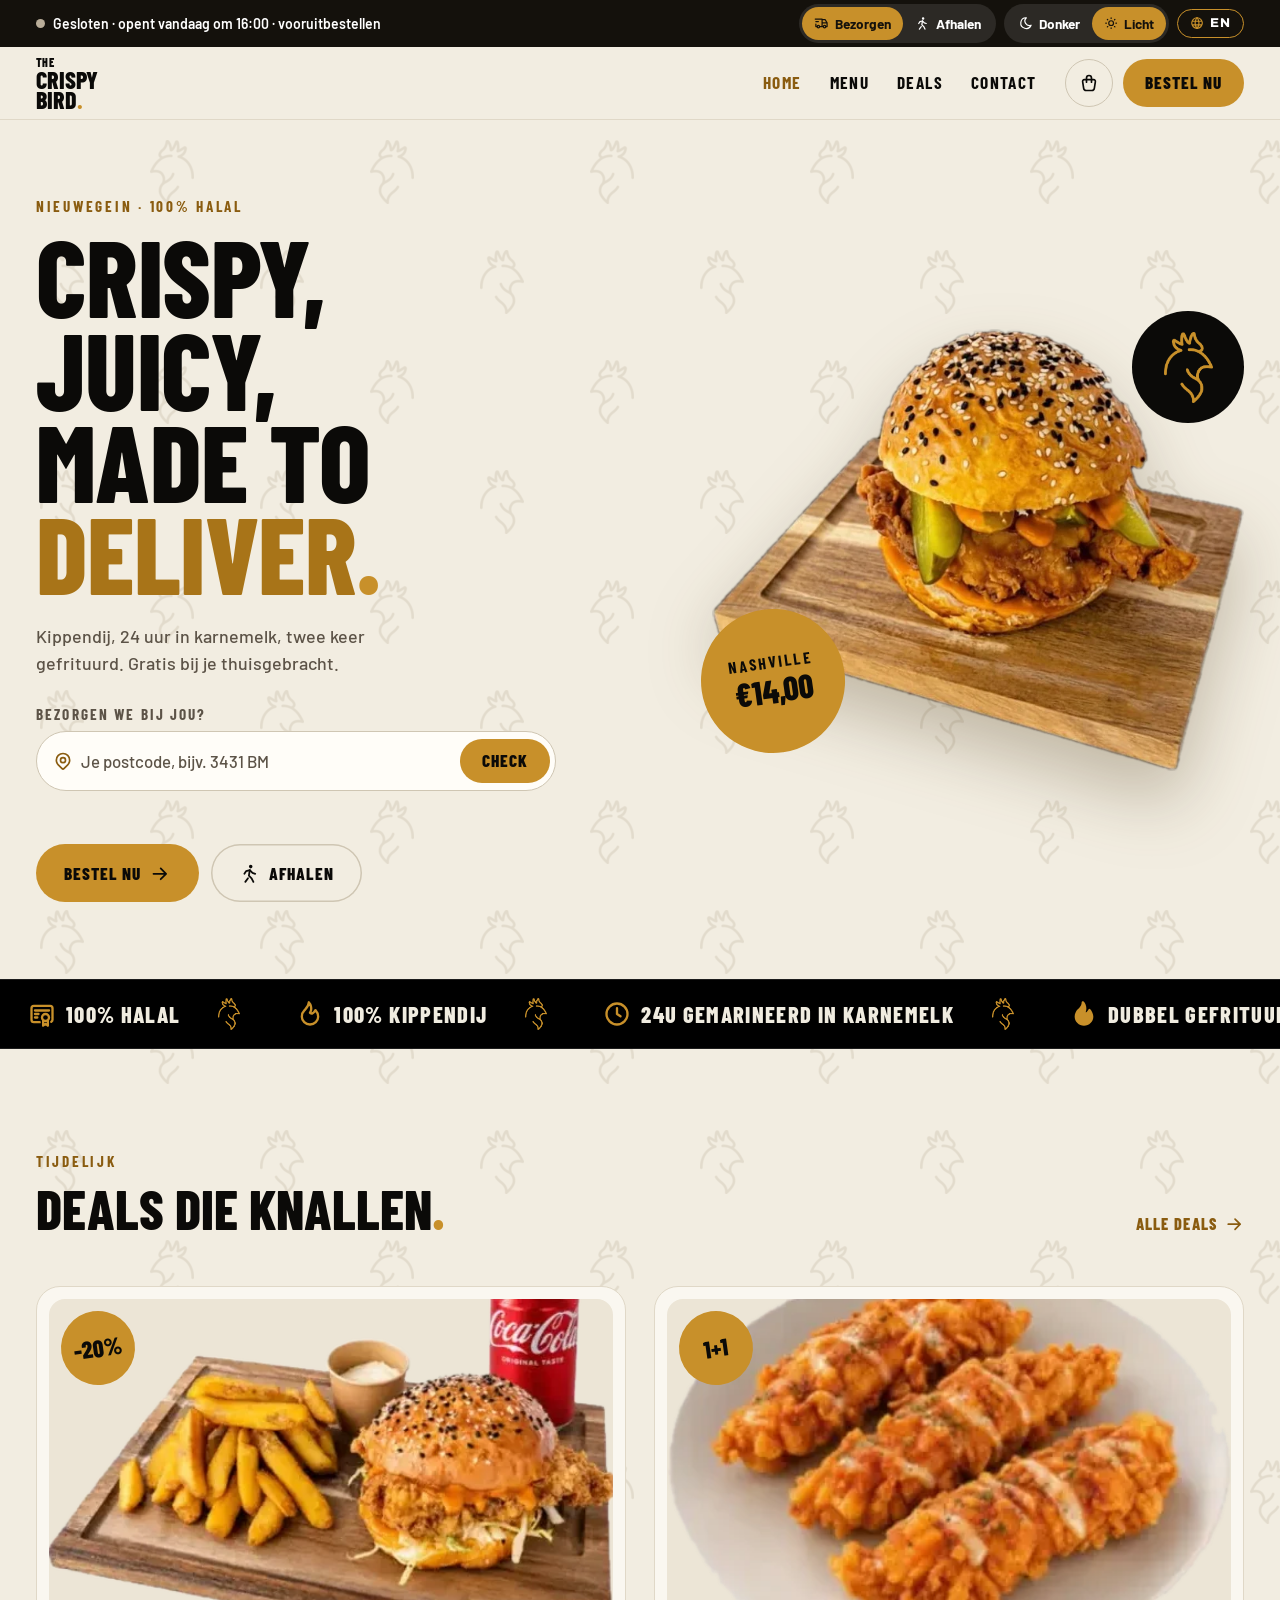
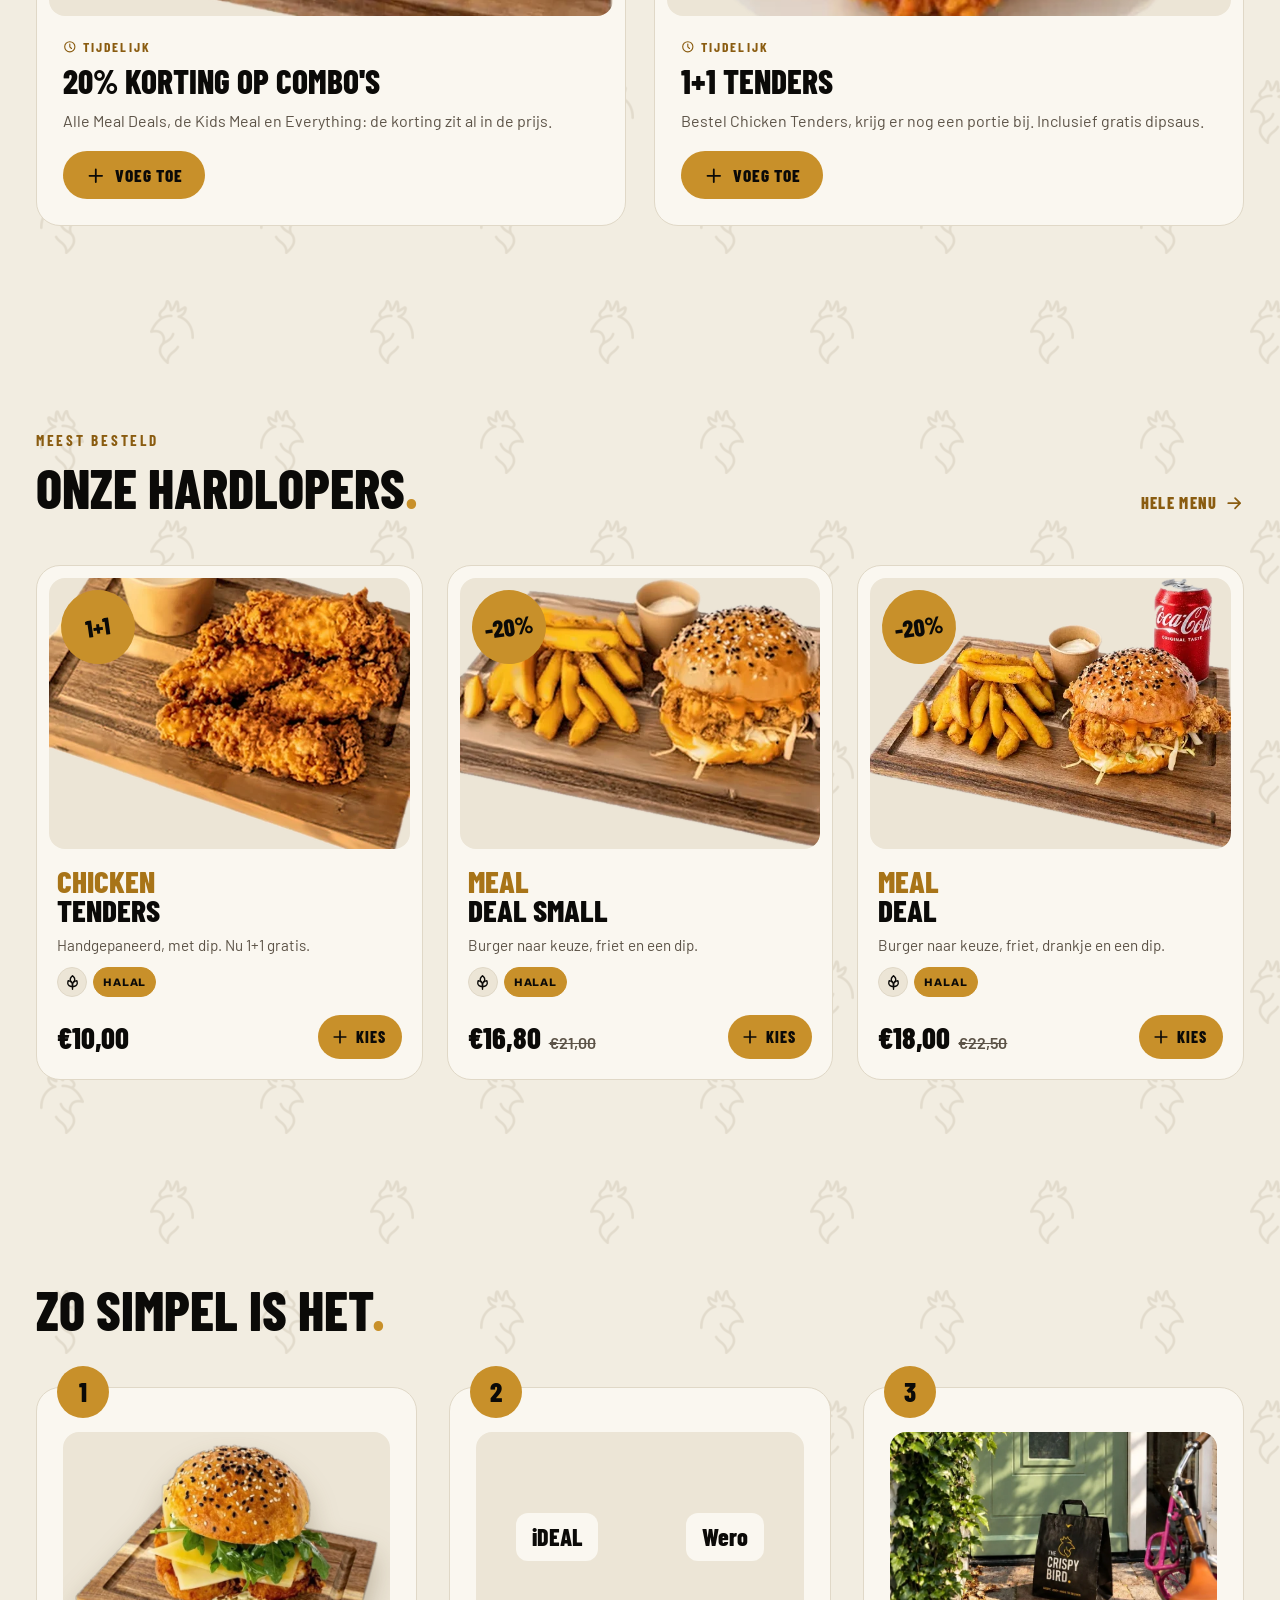
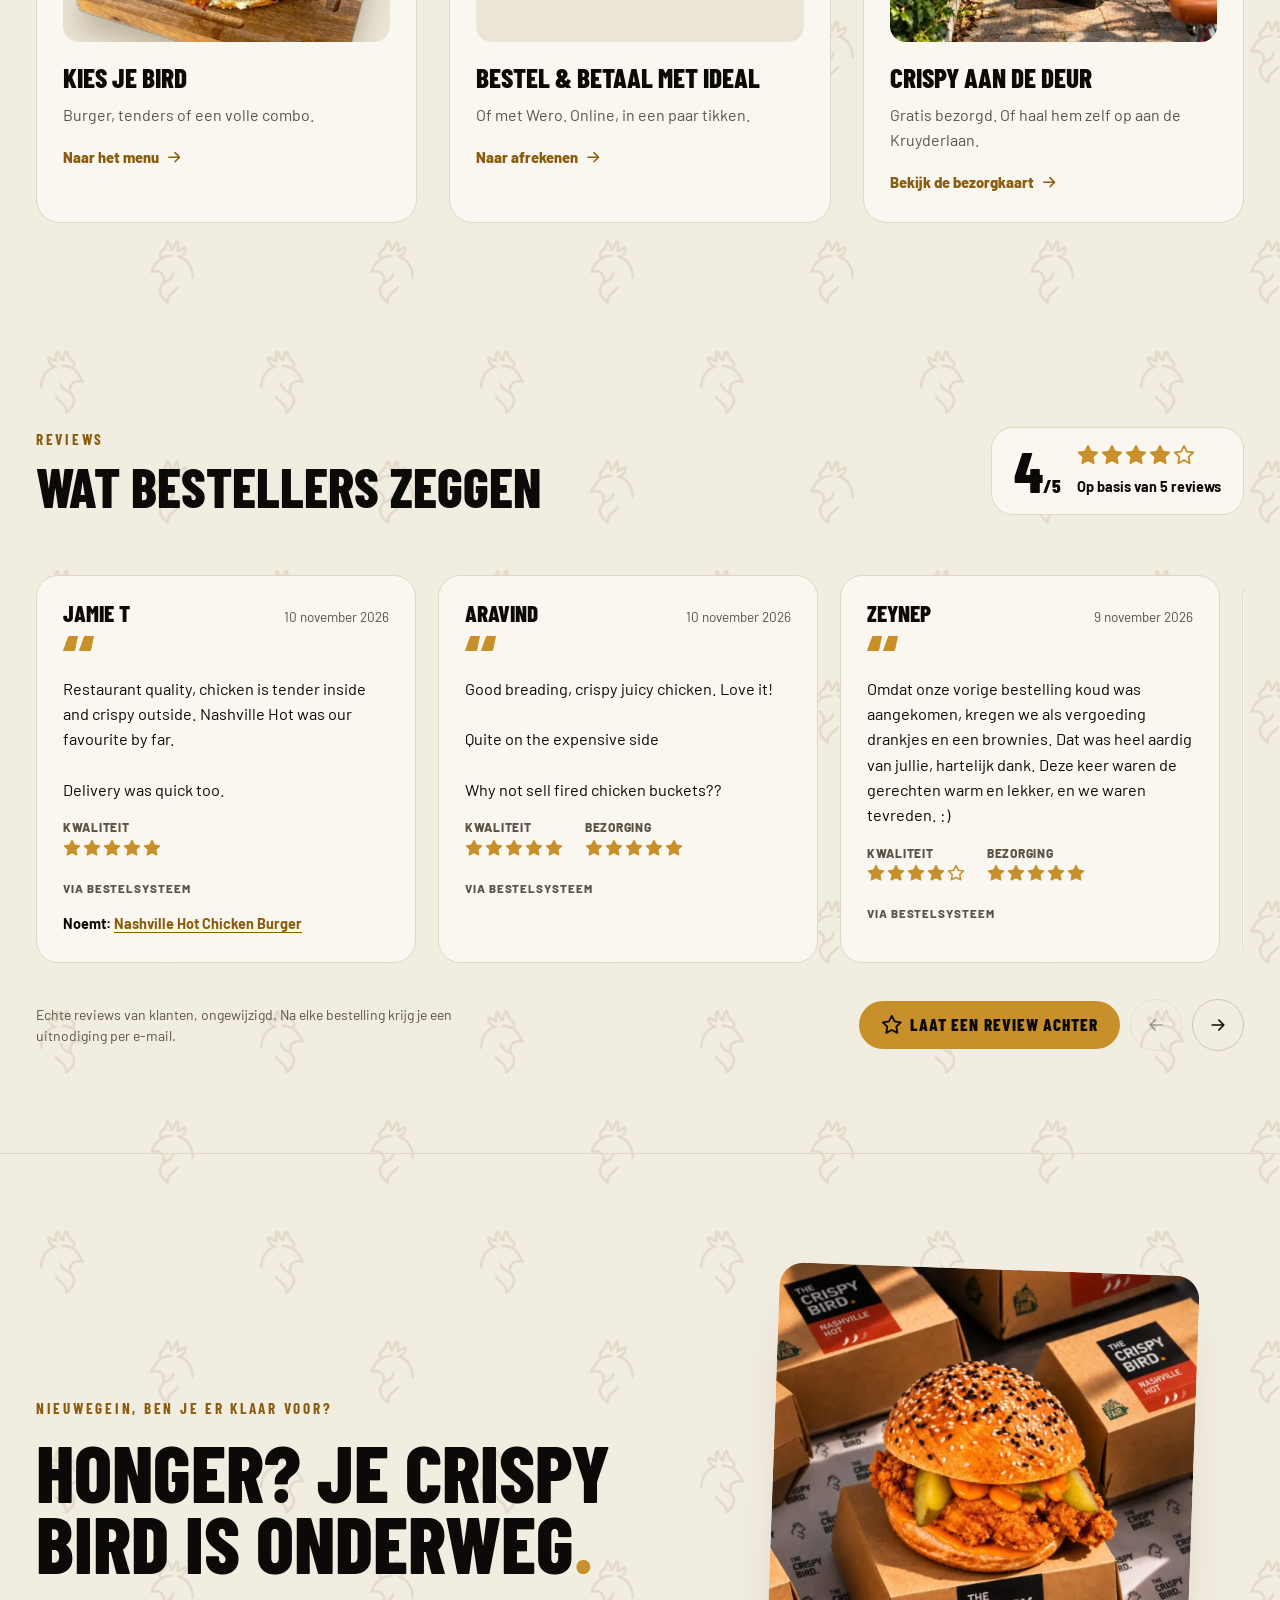
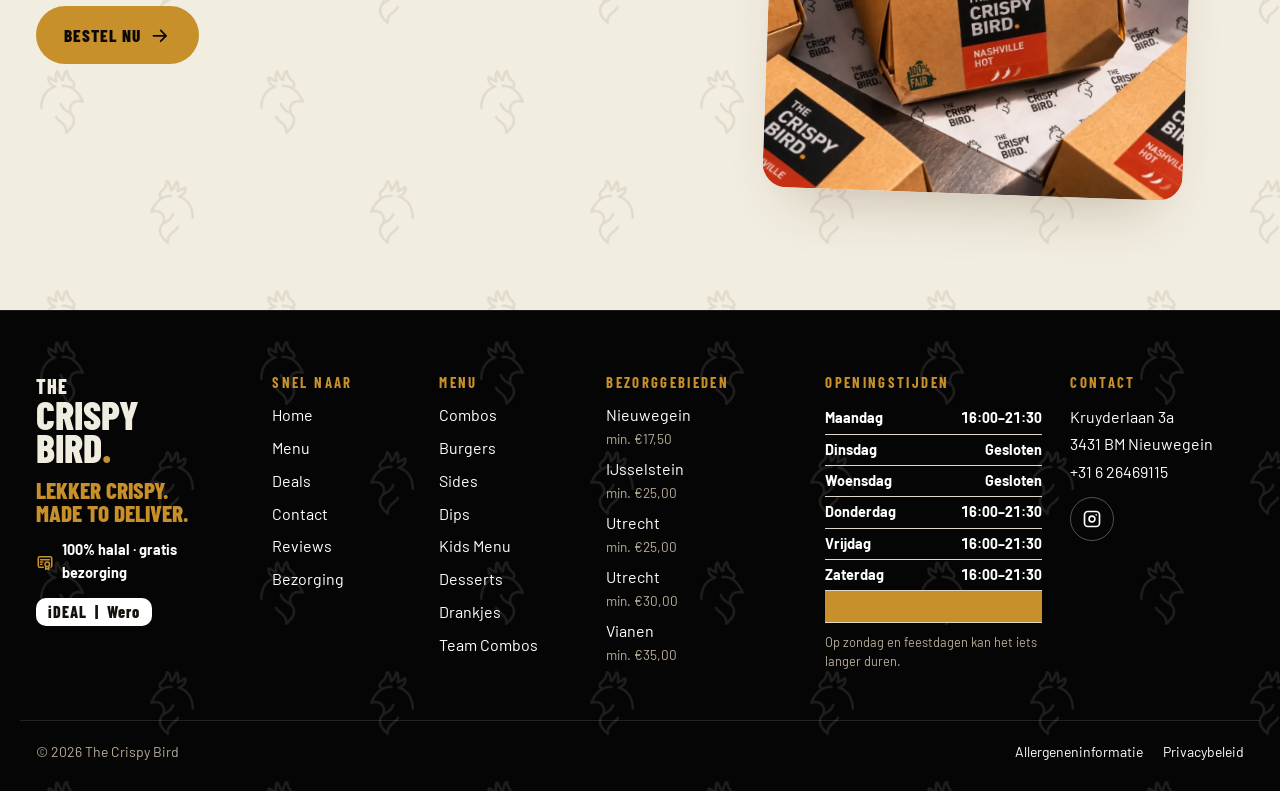
==== commit 3e1b2603: "Whole meals in the photos; PNG cut-outs for Spa Rood, Spa Blauw and Red Bull Co-Authored-By: Claude " ====
--- a/index.html
+++ b/index.html
@@ -102,7 +102,7 @@
   <div class="wrap">
     <header class="sec-head"><div><p class="kicker"><span data-en="Limited time">Tijdelijk</span></p><h2><span data-en="Deals that crunch">Deals die knallen</span><span class="dot">.</span></h2></div><a class="link-arrow" href="deals.html"><span data-en="All deals">Alle deals</span> <svg class="ic" viewBox="0 0 24 24" width="24" height="24" aria-hidden="true" focusable="false"><path fill="none" stroke="currentColor" stroke-linecap="round" stroke-linejoin="round" stroke-width="2" d="M5 12h14m-6 6l6-6m-6-6l6 6"/></svg></a></header>
     <div class="deal-grid"><article class="deal" data-reveal>
-    <div class="deal-media"><span class="deal-badge"><span>-20%</span></span><img class="fit-zoom" style="--s:1.31;--cx:0.74;--cy:0.5" src="img/cut-deal-combo.webp" alt="" width="516" height="289" loading="lazy"></div>
+    <div class="deal-media"><span class="deal-badge"><span>-20%</span></span><img class="fit-zoom" style="--s:1.01;--cx:0.5;--cy:0.5" src="img/cut-deal-combo.webp" alt="" width="516" height="289" loading="lazy"></div>
     <div class="deal-body">
       <p class="deal-exp" data-expires=""><svg class="ic" viewBox="0 0 24 24" width="24" height="24" aria-hidden="true" focusable="false"><g fill="none" stroke="currentColor" stroke-linecap="round" stroke-linejoin="round" stroke-width="2"><path d="M3 12a9 9 0 1 0 18 0a9 9 0 0 0-18 0"/><path d="M12 7v5l3 3"/></g></svg><span><span data-en="Limited time">Tijdelijk</span></span></p>
       <h3><span data-en="20% off all combos">20% korting op combo's</span></h3>
@@ -110,7 +110,7 @@
       <button type="button" class="btn btn-gold" data-add="meal-deal"><svg class="ic" viewBox="0 0 24 24" width="24" height="24" aria-hidden="true" focusable="false"><path fill="none" stroke="currentColor" stroke-linecap="round" stroke-linejoin="round" stroke-width="2" d="M12 5v14m-7-7h14"/></svg><span data-en="Add">Voeg toe</span></button>
     </div>
   </article><article class="deal" data-reveal>
-    <div class="deal-media"><span class="deal-badge"><span>1+1</span></span><img class="fit-scaled" style="--s:0.74;left:13%;object-position:center center" src="img/cut-bc3a0ea7fdaf03535be37d36.webp" alt="" width="560" height="556" loading="lazy"></div>
+    <div class="deal-media"><span class="deal-badge"><span>1+1</span></span><img class="fit-zoom" style="--s:1;--cx:0.5;--cy:0.5" src="img/cut-deal-tenders.webp" alt="" width="436" height="289" loading="lazy"></div>
     <div class="deal-body">
       <p class="deal-exp" data-expires=""><svg class="ic" viewBox="0 0 24 24" width="24" height="24" aria-hidden="true" focusable="false"><g fill="none" stroke="currentColor" stroke-linecap="round" stroke-linejoin="round" stroke-width="2"><path d="M3 12a9 9 0 1 0 18 0a9 9 0 0 0-18 0"/><path d="M12 7v5l3 3"/></g></svg><span><span data-en="Limited time">Tijdelijk</span></span></p>
       <h3><span data-en="Tenders 1+1">1+1 Tenders</span></h3>
@@ -125,7 +125,7 @@
   <div class="wrap">
     <header class="sec-head"><div><p class="kicker"><span data-en="Most ordered">Meest besteld</span></p><h2><span data-en="Our bestsellers">Onze hardlopers</span><span class="dot">.</span></h2></div><a class="link-arrow" href="menu.html"><span data-en="Full menu">Hele menu</span> <svg class="ic" viewBox="0 0 24 24" width="24" height="24" aria-hidden="true" focusable="false"><path fill="none" stroke="currentColor" stroke-linecap="round" stroke-linejoin="round" stroke-width="2" d="M5 12h14m-6 6l6-6m-6-6l6 6"/></svg></a></header>
     <div class="dish-grid dish-grid-3"><article class="dish dish-big" data-cat="sides" data-reveal>
-  <div class="dish-media"><span class="badge"><span>1+1</span></span><img class="fit-scaled" style="--s:0.74;left:13%;object-position:center center" src="img/cut-bc3a0ea7fdaf03535be37d36.webp" alt="Chicken Tenders: Handgepaneerd, met dip. Nu 1+1 gratis." data-en-alt="Chicken Tenders: Hand-breaded, with a dip. Now buy 1 get 1 free." width="560" height="556" loading="lazy" decoding="async"></div>
+  <div class="dish-media"><span class="badge"><span>1+1</span></span><img class="fit-zoom" style="--s:1;--cx:0.5;--cy:0.58" src="img/cut-bc3a0ea7fdaf03535be37d36.webp" alt="Chicken Tenders: Handgepaneerd, met dip. Nu 1+1 gratis." data-en-alt="Chicken Tenders: Hand-breaded, with a dip. Now buy 1 get 1 free." width="560" height="556" loading="lazy" decoding="async"></div>
   <div class="dish-body">
     <h3><span class="w1">Chicken</span> Tenders</h3>
     <p><span data-en="Hand-breaded, with a dip. Now buy 1 get 1 free.">Handgepaneerd, met dip. Nu 1+1 gratis.</span></p>
@@ -136,7 +136,7 @@
     </div>
   </div>
 </article><article class="dish dish-big" data-cat="combos" data-reveal>
-  <div class="dish-media"><span class="badge"><span>-20%</span></span><img class="fit-zoom" style="--s:1.346;--cx:0.73;--cy:0.46" src="img/cut-8f0d4951a35342c7dcb7b1e5.webp" alt="Meal Deal Small: Burger naar keuze, friet en een dip." data-en-alt="Meal Deal Small: Burger of your choice, fries and a dip." width="560" height="416" loading="lazy" decoding="async"></div>
+  <div class="dish-media"><span class="badge"><span>-20%</span></span><img class="fit-zoom" style="--s:1.01;--cx:0.5;--cy:0.5" src="img/cut-8f0d4951a35342c7dcb7b1e5.webp" alt="Meal Deal Small: Burger naar keuze, friet en een dip." data-en-alt="Meal Deal Small: Burger of your choice, fries and a dip." width="560" height="416" loading="lazy" decoding="async"></div>
   <div class="dish-body">
     <h3><span class="w1">Meal</span> Deal Small</h3>
     <p><span data-en="Burger of your choice, fries and a dip.">Burger naar keuze, friet en een dip.</span></p>
@@ -147,7 +147,7 @@
     </div>
   </div>
 </article><article class="dish dish-big" data-cat="combos" data-reveal>
-  <div class="dish-media"><span class="badge"><span>-20%</span></span><img class="fit-zoom" style="--s:1.57;--cx:0.745;--cy:0.485" src="img/cut-6ae4966bb4de8_Crispy_Chi.webp" alt="Meal Deal: Burger naar keuze, friet, drankje en een dip." data-en-alt="Meal Deal: Burger of your choice, fries, a drink and a dip." width="569" height="416" loading="lazy" decoding="async"></div>
+  <div class="dish-media"><span class="badge"><span>-20%</span></span><img class="fit-zoom" style="--s:1.03;--cx:0.5;--cy:0.5" src="img/cut-6ae4966bb4de8_Crispy_Chi.webp" alt="Meal Deal: Burger naar keuze, friet, drankje en een dip." data-en-alt="Meal Deal: Burger of your choice, fries, a drink and a dip." width="569" height="416" loading="lazy" decoding="async"></div>
   <div class="dish-body">
     <h3><span class="w1">Meal</span> Deal</h3>
     <p><span data-en="Burger of your choice, fries, a drink and a dip.">Burger naar keuze, friet, drankje en een dip.</span></p>
@@ -310,7 +310,7 @@
   <button type="button" class="mbar-cart" data-cart-open aria-label="Winkelmand openen" data-en-aria-label="Open cart"><svg class="ic" viewBox="0 0 24 24" width="24" height="24" aria-hidden="true" focusable="false"><g fill="none" stroke="currentColor" stroke-linecap="round" stroke-linejoin="round" stroke-width="2"><path d="M6.331 8H17.67a2 2 0 0 1 1.977 2.304l-1.255 8.152A3 3 0 0 1 15.426 21H8.574a3 3 0 0 1-2.965-2.544l-1.255-8.152A2 2 0 0 1 6.331 8"/><path d="M9 11V6a3 3 0 0 1 6 0v5"/></g></svg><span data-cart-total>€0,00</span><span class="cart-count" data-cart-count hidden>0</span></button>
 </div>
 <div class="toast" data-toast role="status" aria-live="polite" hidden></div>
-<script type="application/json" id="site-data">{"menu":[{"id":"meal-deal-small","cat":"combos","name":"Meal Deal Small","desc":{"nl":"Burger naar keuze, friet en een dip.","en":"Burger of your choice, fries and a dip."},"price":16.8,"was":21,"img":"img/8f0d4951a35342c7dcb7b1e5a3eb6b8f.webp","tags":["gluten","halal"],"options":{"burger":1,"dip":1},"cut":{"src":"img/cut-8f0d4951a35342c7dcb7b1e5.webp","fit":"zoom","style":"--s:1.346;--cx:0.73;--cy:0.46"}},{"id":"meal-deal","cat":"combos","name":"Meal Deal","desc":{"nl":"Burger naar keuze, friet, drankje en een dip.","en":"Burger of your choice, fries, a drink and a dip."},"price":18,"was":22.5,"img":"img/6ae4966bb4de8_Crispy_Chicken_Burger_Feast.webp","tags":["gluten","halal"],"options":{"burger":1,"drink":1,"dip":1},"cut":{"src":"img/cut-6ae4966bb4de8_Crispy_Chi.webp","fit":"zoom","style":"--s:1.57;--cx:0.745;--cy:0.485"}},{"id":"meal-deal-xl","cat":"combos","name":"Meal Deal XL","desc":{"nl":"Burger, 4 tenders, coleslaw, friet, drankje en een gratis dip.","en":"Burger, 4 tenders, coleslaw, fries, a drink and a free dip."},"price":28.4,"was":35.5,"img":"img/c45aa3e26025cacff5007df127b9c050.webp","tags":["gluten","halal"],"options":{"burger":1,"drink":1,"dip":1,"freeDip":true},"cut":{"src":"img/cut-c45aa3e26025cacff5007df1.webp","fit":"zoom","style":"--s:1.29;--cx:0.84;--cy:0.54"}},{"id":"everything","cat":"combos","name":"Everything","desc":{"nl":"Alle 4 burgers, 8 tenders, 2x coleslaw, 3x friet, 4 drankjes, alle dips en 2 brownies.","en":"All 4 burgers, 8 tenders, 2x coleslaw, 3x fries, 4 drinks, every dip and 2 brownies."},"price":95.6,"was":119.5,"img":"img/ba997706caeeea7e47afbbab7df490fc.webp","tags":["gluten","noten","halal"],"cut":{"src":"img/cut-ba997706caeeea7e47afbbab.webp","fit":"zoom","style":"--s:1.4;--cx:0.3;--cy:0.4"}},{"id":"classic","cat":"burgers","name":"Classic Chicken Burger","desc":{"nl":"Tomaat, mayo en een sesam-brioche.","en":"Tomato, mayo and a sesame brioche."},"price":9.99,"img":"img/6ae75cf252a54_Crispy_Chicken_Burger_on_Wooden_Board.webp","tags":["gluten","ei","melk","halal"],"cut":{"src":"img/cut-6ae75cf252a54_Crispy_Chi.webp","fit":"cover","style":"object-position:center top"}},{"id":"italian","cat":"burgers","name":"Italian Chicken Burger","desc":{"nl":"Basilicummayo en gesmolten kaas.","en":"Basil mayo and melted cheese."},"price":14,"img":"img/7465ef9251ed03559889c0296b034e7b.webp","tags":["gluten","halal"],"cut":{"src":"img/cut-italian-ig.webp","fit":"zoom","style":"--s:1.377;--cx:0.535;--cy:0.33"}},{"id":"nashville","cat":"burgers","name":"Nashville Hot Chicken Burger","desc":{"nl":"Augurk en BBQ-saus. Heet, zoals het hoort.","en":"Pickles and BBQ sauce. Hot, the way it should be."},"price":14,"img":"img/f305e500d35f45c34abaf0218abaf1fe.webp","tags":["gluten","halal","pittig"],"cut":{"src":"img/cut-nashville-ig.webp","fit":"zoom","style":"--s:1.276;--cx:0.53;--cy:0.35"}},{"id":"korean","cat":"burgers","name":"Korean Chicken Burger","desc":{"nl":"Kimchi-slaw en gochujang-mayo.","en":"Kimchi slaw and gochujang mayo."},"price":14,"img":"img/36a33aab802c41fbeb6f3d5d2743a08f.webp","tags":["gluten","halal"],"cut":{"src":"img/cut-korean-ig.webp","fit":"zoom","style":"--s:1.39;--cx:0.563;--cy:0.33"}},{"id":"halloumi","cat":"burgers","name":"Halloumi Burger","desc":{"nl":"Vega. Gebakken ui, augurk en BBQ-saus.","en":"Veggie. Fried onion, pickles and BBQ sauce."},"price":14,"img":"img/d0f151a011182b1b03859df1197cbc1f.webp","tags":["gluten","vega"],"cut":{"src":"img/cut-halloumi-ig.webp","fit":"zoom","style":"--s:1.323;--cx:0.5;--cy:0.355"}},{"id":"tenders","cat":"sides","name":"Chicken Tenders","desc":{"nl":"Handgepaneerd, met dip. Nu 1+1 gratis.","en":"Hand-breaded, with a dip. Now buy 1 get 1 free."},"price":10,"img":"img/bc3a0ea7fdaf03535be37d36d9fa84c7.webp","tags":["gluten","halal"],"options":{"dip":1,"freeDip":true},"promo":"tenders11","cut":{"src":"img/cut-bc3a0ea7fdaf03535be37d36.webp","fit":"scaled","style":"--s:0.74;left:13%;object-position:center center"}},{"id":"friet","cat":"sides","name":"Friet","desc":{"nl":"Goudbruin en krokant.","en":"Golden and crispy."},"price":4.5,"img":"img/7d36f512afaa6e423cd7298226ed1079.webp","tags":["gluten","vega"],"cut":{"src":"img/cut-7d36f512afaa6e423cd72982.webp","fit":"scaled","style":"--s:0.94;left:3%;object-position:center center"}},{"id":"coleslaw","cat":"sides","name":"Coleslaw","desc":{"nl":"Romig, fris en knapperig.","en":"Creamy, fresh and crunchy."},"price":3,"img":"img/fcdaeffc2142e3f248dd6e340204a46e.webp","tags":["vega"],"cut":{"src":"img/cut-fcdaeffc2142e3f248dd6e34.webp","fit":"scaled","style":"--s:0.857;left:7.15%;object-position:center bottom"}},{"id":"mayo","cat":"dips","name":"Mayo","desc":{"nl":"De klassieker.","en":"The classic."},"price":1.5,"img":"img/5bf681059c6073242f231d4359d306c8.webp","tags":[],"cut":{"src":"img/5bf681059c6073242f231d4359d306c8.webp","fit":"light","style":""}},{"id":"spicy-mayo","cat":"dips","name":"Spicy Mayo","desc":{"nl":"Mayo met een kick.","en":"Mayo with a kick."},"price":1.5,"img":"img/51e80056873cca33bd6069c9c71fa1d7.webp","tags":["pittig"],"cut":{"src":"img/51e80056873cca33bd6069c9c71fa1d7.webp","fit":"light","style":""}},{"id":"knoflookmayo","cat":"dips","name":"Knoflookmayo","desc":{"nl":"Romig en vol knoflook.","en":"Creamy and full of garlic."},"price":1.5,"img":"img/5bf681059c6073242f231d4359d306c8.webp","tags":[],"cut":{"src":"img/5bf681059c6073242f231d4359d306c8.webp","fit":"light","style":""}},{"id":"spicy-bbq","cat":"dips","name":"Spicy BBQ","desc":{"nl":"Rokerig, zoet en pittig.","en":"Smoky, sweet and spicy."},"price":1.5,"img":"img/0b81d824fb48a91bb42cb145163f015b.webp","tags":["vegan","pittig"],"cut":{"src":"img/0b81d824fb48a91bb42cb145163f015b.webp","fit":"light","style":""}},{"id":"kids-meal","cat":"kids","name":"Kids Meal","desc":{"nl":"3 tenders, friet, een dip en appelsap.","en":"3 tenders, fries, a dip and apple juice."},"price":10,"was":12.5,"img":"img/2e79d519ec4dbd2a830d672ea21965e0.webp","tags":["gluten","halal"],"options":{"dip":1},"cut":{"src":"img/cut-2e79d519ec4dbd2a830d672e.webp","fit":"scaled","style":"--s:0.856;left:7.2%;object-position:center center"}},{"id":"brownie","cat":"desserts","name":"Brownie","desc":{"nl":"Chocolade met walnoten.","en":"Chocolate with walnuts."},"price":3.5,"img":"img/352670751edb3d25b411fca8b99b60d9.webp","tags":["noten","vega"],"cut":{"src":"img/cut-352670751edb3d25b411fca8.webp","fit":"scaled","style":"--s:0.735;left:13.25%;object-position:center bottom"}},{"id":"coca-cola","cat":"drinks","name":"Coca-Cola","desc":{"nl":"Blikje 330 ml.","en":"Can, 330 ml."},"price":2.95,"img":"img/8372783d63f5ea9f9c2da3e2286c62ae.webp","tags":[],"size":"330ml","cut":{"src":"img/cut-8372783d63f5ea9f9c2da3e2.webp","fit":"scaled","style":"--s:0.177;left:41.15%;object-position:center center"}},{"id":"sprite","cat":"drinks","name":"Sprite","desc":{"nl":"Blikje 330 ml.","en":"Can, 330 ml."},"price":2.95,"img":"img/6ae498e99a21d_sprite.webp","tags":[],"size":"330ml","cut":{"src":"img/cut-6ae498e99a21d_sprite.webp","fit":"scaled","style":"--s:0.249;left:37.55%;object-position:center center"}},{"id":"diet-coke","cat":"drinks","name":"Diet Coke","desc":{"nl":"Blikje 330 ml.","en":"Can, 330 ml."},"price":2.95,"img":"img/6ae498f6f381c_diet_coke.webp","tags":[],"size":"330ml","cut":{"src":"img/cut-6ae498f6f381c_diet_coke.webp","fit":"scaled","style":"--s:0.167;left:41.65%;object-position:center center"}},{"id":"lipton","cat":"drinks","name":"Lipton Iced Tea","desc":{"nl":"Blikje 330 ml.","en":"Can, 330 ml."},"price":2.95,"img":"img/5d1d530a6cd66a1a77236047b8d74d8b.webp","tags":[],"size":"330ml","cut":{"src":"img/cut-5d1d530a6cd66a1a77236047.webp","fit":"scaled","style":"--s:0.252;left:37.4%;object-position:center center"}},{"id":"fanta","cat":"drinks","name":"Fanta Orange","desc":{"nl":"Blikje 330 ml.","en":"Can, 330 ml."},"price":2.95,"img":"img/6ae49901161e2_fanta.webp","tags":[],"size":"330ml","cut":{"src":"img/cut-6ae49901161e2_fanta.webp","fit":"scaled","style":"--s:0.171;left:41.45%;object-position:center center"}},{"id":"spa-rood","cat":"drinks","name":"Spa Rood","desc":{"nl":"Bruisend water, 500 ml.","en":"Sparkling water, 500 ml."},"price":2.95,"img":"img/534205b56fd107431de263f15cc605a2.webp","tags":[],"size":"500ml","cut":{"src":"img/534205b56fd107431de263f15cc605a2.webp","fit":"light","style":""}},{"id":"spa-blauw","cat":"drinks","name":"Spa Blauw","desc":{"nl":"Plat water, 500 ml.","en":"Still water, 500 ml."},"price":2.95,"img":"img/a3926257cc9625e36b3da9c48f86b062.webp","tags":[],"size":"500ml","cut":{"src":"img/a3926257cc9625e36b3da9c48f86b062.webp","fit":"light","style":""}},{"id":"red-bull","cat":"drinks","name":"Red Bull","desc":{"nl":"Blikje 250 ml.","en":"Can, 250 ml."},"price":3.95,"img":"img/6ae499170f46a_Redbull.webp","tags":[],"size":"250ml","cut":{"src":"img/6ae499170f46a_Redbull.webp","fit":"light","style":""}},{"id":"two-burgers","cat":"team","name":"2 Burgers","desc":{"nl":"Kies twee burgers naar keuze en bespaar €2.","en":"Pick any two burgers and save €2."},"price":26,"img":"img/6ae4cc4f03e77_Crispy_Chicken_Burgers_on_Wooden_Board.webp","tags":["gluten","halal"],"options":{"burger":2},"cut":{"src":"img/cut-6ae4cc4f03e77_Crispy_Chi.webp","fit":"zoom","style":"--s:1.43;--cx:0.505;--cy:0.32"}}],"choices":{"burger":["classic","italian","nashville","korean","halloumi"],"dip":["mayo","spicy-mayo","knoflookmayo","spicy-bbq"],"drink":["coca-cola","sprite","diet-coke","lipton","fanta","spa-rood","spa-blauw"]},"areas":[{"id":"nieuwegein","nl":"Nieuwegein","en":"Nieuwegein","codes":["3431","3432","3433","3434","3435","3436","3437","3438","3439"],"min":17.5},{"id":"ijsselstein","nl":"IJsselstein","en":"IJsselstein","codes":["3401","3402","3403","3404"],"min":25},{"id":"utrecht-a","nl":"Utrecht: Rivierenwijk, Nieuw Hoograven, Industriegebied","en":"Utrecht: Rivierenwijk, Nieuw Hoograven, industrial area","codes":["3522","3525","3526"],"min":25},{"id":"utrecht-b","nl":"Utrecht: Lunetten, Van Vollenhovelaan, Papendorp","en":"Utrecht: Lunetten, Van Vollenhovelaan, Papendorp","codes":["3524","3527","3528"],"min":30},{"id":"vianen","nl":"Vianen","en":"Vianen","codes":["4132","4133"],"min":35}],"locked":[{"code":"4131","nl":"Vianen Industrieterrein","en":"Vianen industrial estate"}],"hours":[{"day":1,"nl":"Maandag","en":"Monday","open":"16:00","close":"21:30"},{"day":2,"nl":"Dinsdag","en":"Tuesday","open":null,"close":null},{"day":3,"nl":"Woensdag","en":"Wednesday","open":null,"close":null},{"day":4,"nl":"Donderdag","en":"Thursday","open":"16:00","close":"21:30"},{"day":5,"nl":"Vrijdag","en":"Friday","open":"16:00","close":"21:30"},{"day":6,"nl":"Zaterdag","en":"Saturday","open":"16:00","close":"21:30"},{"day":0,"nl":"Zondag","en":"Sunday","open":"16:00","close":"21:30"}],"pickupMin":0,"orderSystem":"https://bestellen.thecrispybird.nl/","tags":{"gluten":{"nl":"Gluten","en":"Gluten","icon":"wheat"},"ei":{"nl":"Ei","en":"Egg","icon":"egg"},"melk":{"nl":"Melk","en":"Milk","icon":"milk"},"noten":{"nl":"Noten","en":"Nuts","icon":"nut"},"halal":{"nl":"Halal","en":"Halal","icon":"certificate"},"vega":{"nl":"Vegetarisch","en":"Vegetarian","icon":"leaf"},"vegan":{"nl":"Vegan","en":"Vegan","icon":"plant"},"pittig":{"nl":"Pittig","en":"Spicy","icon":"pepper"}}}</script>
+<script type="application/json" id="site-data">{"menu":[{"id":"meal-deal-small","cat":"combos","name":"Meal Deal Small","desc":{"nl":"Burger naar keuze, friet en een dip.","en":"Burger of your choice, fries and a dip."},"price":16.8,"was":21,"img":"img/8f0d4951a35342c7dcb7b1e5a3eb6b8f.webp","tags":["gluten","halal"],"options":{"burger":1,"dip":1},"cut":{"src":"img/cut-8f0d4951a35342c7dcb7b1e5.webp","fit":"zoom","style":"--s:1.01;--cx:0.5;--cy:0.5"}},{"id":"meal-deal","cat":"combos","name":"Meal Deal","desc":{"nl":"Burger naar keuze, friet, drankje en een dip.","en":"Burger of your choice, fries, a drink and a dip."},"price":18,"was":22.5,"img":"img/6ae4966bb4de8_Crispy_Chicken_Burger_Feast.webp","tags":["gluten","halal"],"options":{"burger":1,"drink":1,"dip":1},"cut":{"src":"img/cut-6ae4966bb4de8_Crispy_Chi.webp","fit":"zoom","style":"--s:1.03;--cx:0.5;--cy:0.5"}},{"id":"meal-deal-xl","cat":"combos","name":"Meal Deal XL","desc":{"nl":"Burger, 4 tenders, coleslaw, friet, drankje en een gratis dip.","en":"Burger, 4 tenders, coleslaw, fries, a drink and a free dip."},"price":28.4,"was":35.5,"img":"img/c45aa3e26025cacff5007df127b9c050.webp","tags":["gluten","halal"],"options":{"burger":1,"drink":1,"dip":1,"freeDip":true},"cut":{"src":"img/cut-c45aa3e26025cacff5007df1.webp","fit":"zoom","style":"--s:1.01;--cx:0.5;--cy:0.5"}},{"id":"everything","cat":"combos","name":"Everything","desc":{"nl":"Alle 4 burgers, 8 tenders, 2x coleslaw, 3x friet, 4 drankjes, alle dips en 2 brownies.","en":"All 4 burgers, 8 tenders, 2x coleslaw, 3x fries, 4 drinks, every dip and 2 brownies."},"price":95.6,"was":119.5,"img":"img/ba997706caeeea7e47afbbab7df490fc.webp","tags":["gluten","noten","halal"],"cut":{"src":"img/cut-ba997706caeeea7e47afbbab.webp","fit":"zoom","style":"--s:1;--cx:0.5;--cy:0.5"}},{"id":"classic","cat":"burgers","name":"Classic Chicken Burger","desc":{"nl":"Tomaat, mayo en een sesam-brioche.","en":"Tomato, mayo and a sesame brioche."},"price":9.99,"img":"img/6ae75cf252a54_Crispy_Chicken_Burger_on_Wooden_Board.webp","tags":["gluten","ei","melk","halal"],"cut":{"src":"img/cut-6ae75cf252a54_Crispy_Chi.webp","fit":"cover","style":"object-position:center top"}},{"id":"italian","cat":"burgers","name":"Italian Chicken Burger","desc":{"nl":"Basilicummayo en gesmolten kaas.","en":"Basil mayo and melted cheese."},"price":14,"img":"img/7465ef9251ed03559889c0296b034e7b.webp","tags":["gluten","halal"],"cut":{"src":"img/cut-italian-ig.webp","fit":"zoom","style":"--s:1.377;--cx:0.535;--cy:0.33"}},{"id":"nashville","cat":"burgers","name":"Nashville Hot Chicken Burger","desc":{"nl":"Augurk en BBQ-saus. Heet, zoals het hoort.","en":"Pickles and BBQ sauce. Hot, the way it should be."},"price":14,"img":"img/f305e500d35f45c34abaf0218abaf1fe.webp","tags":["gluten","halal","pittig"],"cut":{"src":"img/cut-nashville-ig.webp","fit":"zoom","style":"--s:1.276;--cx:0.53;--cy:0.35"}},{"id":"korean","cat":"burgers","name":"Korean Chicken Burger","desc":{"nl":"Kimchi-slaw en gochujang-mayo.","en":"Kimchi slaw and gochujang mayo."},"price":14,"img":"img/36a33aab802c41fbeb6f3d5d2743a08f.webp","tags":["gluten","halal"],"cut":{"src":"img/cut-korean-ig.webp","fit":"zoom","style":"--s:1.39;--cx:0.563;--cy:0.33"}},{"id":"halloumi","cat":"burgers","name":"Halloumi Burger","desc":{"nl":"Vega. Gebakken ui, augurk en BBQ-saus.","en":"Veggie. Fried onion, pickles and BBQ sauce."},"price":14,"img":"img/d0f151a011182b1b03859df1197cbc1f.webp","tags":["gluten","vega"],"cut":{"src":"img/cut-halloumi-ig.webp","fit":"zoom","style":"--s:1.323;--cx:0.5;--cy:0.355"}},{"id":"tenders","cat":"sides","name":"Chicken Tenders","desc":{"nl":"Handgepaneerd, met dip. Nu 1+1 gratis.","en":"Hand-breaded, with a dip. Now buy 1 get 1 free."},"price":10,"img":"img/bc3a0ea7fdaf03535be37d36d9fa84c7.webp","tags":["gluten","halal"],"options":{"dip":1,"freeDip":true},"promo":"tenders11","cut":{"src":"img/cut-bc3a0ea7fdaf03535be37d36.webp","fit":"zoom","style":"--s:1;--cx:0.5;--cy:0.58"}},{"id":"friet","cat":"sides","name":"Friet","desc":{"nl":"Goudbruin en krokant.","en":"Golden and crispy."},"price":4.5,"img":"img/7d36f512afaa6e423cd7298226ed1079.webp","tags":["gluten","vega"],"cut":{"src":"img/cut-7d36f512afaa6e423cd72982.webp","fit":"scaled","style":"--s:0.94;left:3%;object-position:center center"}},{"id":"coleslaw","cat":"sides","name":"Coleslaw","desc":{"nl":"Romig, fris en knapperig.","en":"Creamy, fresh and crunchy."},"price":3,"img":"img/fcdaeffc2142e3f248dd6e340204a46e.webp","tags":["vega"],"cut":{"src":"img/cut-fcdaeffc2142e3f248dd6e34.webp","fit":"scaled","style":"--s:0.857;left:7.15%;object-position:center bottom"}},{"id":"mayo","cat":"dips","name":"Mayo","desc":{"nl":"De klassieker.","en":"The classic."},"price":1.5,"img":"img/5bf681059c6073242f231d4359d306c8.webp","tags":[],"cut":{"src":"img/5bf681059c6073242f231d4359d306c8.webp","fit":"light","style":""}},{"id":"spicy-mayo","cat":"dips","name":"Spicy Mayo","desc":{"nl":"Mayo met een kick.","en":"Mayo with a kick."},"price":1.5,"img":"img/51e80056873cca33bd6069c9c71fa1d7.webp","tags":["pittig"],"cut":{"src":"img/51e80056873cca33bd6069c9c71fa1d7.webp","fit":"light","style":""}},{"id":"knoflookmayo","cat":"dips","name":"Knoflookmayo","desc":{"nl":"Romig en vol knoflook.","en":"Creamy and full of garlic."},"price":1.5,"img":"img/5bf681059c6073242f231d4359d306c8.webp","tags":[],"cut":{"src":"img/5bf681059c6073242f231d4359d306c8.webp","fit":"light","style":""}},{"id":"spicy-bbq","cat":"dips","name":"Spicy BBQ","desc":{"nl":"Rokerig, zoet en pittig.","en":"Smoky, sweet and spicy."},"price":1.5,"img":"img/0b81d824fb48a91bb42cb145163f015b.webp","tags":["vegan","pittig"],"cut":{"src":"img/0b81d824fb48a91bb42cb145163f015b.webp","fit":"light","style":""}},{"id":"kids-meal","cat":"kids","name":"Kids Meal","desc":{"nl":"3 tenders, friet, een dip en appelsap.","en":"3 tenders, fries, a dip and apple juice."},"price":10,"was":12.5,"img":"img/2e79d519ec4dbd2a830d672ea21965e0.webp","tags":["gluten","halal"],"options":{"dip":1},"cut":{"src":"img/cut-2e79d519ec4dbd2a830d672e.webp","fit":"scaled","style":"--s:0.856;left:7.2%;object-position:center center"}},{"id":"brownie","cat":"desserts","name":"Brownie","desc":{"nl":"Chocolade met walnoten.","en":"Chocolate with walnuts."},"price":3.5,"img":"img/352670751edb3d25b411fca8b99b60d9.webp","tags":["noten","vega"],"cut":{"src":"img/cut-352670751edb3d25b411fca8.webp","fit":"scaled","style":"--s:0.735;left:13.25%;object-position:center bottom"}},{"id":"coca-cola","cat":"drinks","name":"Coca-Cola","desc":{"nl":"Blikje 330 ml.","en":"Can, 330 ml."},"price":2.95,"img":"img/8372783d63f5ea9f9c2da3e2286c62ae.webp","tags":[],"size":"330ml","cut":{"src":"img/cut-8372783d63f5ea9f9c2da3e2.webp","fit":"scaled","style":"--s:0.177;left:41.15%;object-position:center center"}},{"id":"sprite","cat":"drinks","name":"Sprite","desc":{"nl":"Blikje 330 ml.","en":"Can, 330 ml."},"price":2.95,"img":"img/6ae498e99a21d_sprite.webp","tags":[],"size":"330ml","cut":{"src":"img/cut-6ae498e99a21d_sprite.webp","fit":"scaled","style":"--s:0.249;left:37.55%;object-position:center center"}},{"id":"diet-coke","cat":"drinks","name":"Diet Coke","desc":{"nl":"Blikje 330 ml.","en":"Can, 330 ml."},"price":2.95,"img":"img/6ae498f6f381c_diet_coke.webp","tags":[],"size":"330ml","cut":{"src":"img/cut-6ae498f6f381c_diet_coke.webp","fit":"scaled","style":"--s:0.167;left:41.65%;object-position:center center"}},{"id":"lipton","cat":"drinks","name":"Lipton Iced Tea","desc":{"nl":"Blikje 330 ml.","en":"Can, 330 ml."},"price":2.95,"img":"img/5d1d530a6cd66a1a77236047b8d74d8b.webp","tags":[],"size":"330ml","cut":{"src":"img/cut-5d1d530a6cd66a1a77236047.webp","fit":"scaled","style":"--s:0.252;left:37.4%;object-position:center center"}},{"id":"fanta","cat":"drinks","name":"Fanta Orange","desc":{"nl":"Blikje 330 ml.","en":"Can, 330 ml."},"price":2.95,"img":"img/6ae49901161e2_fanta.webp","tags":[],"size":"330ml","cut":{"src":"img/cut-6ae49901161e2_fanta.webp","fit":"scaled","style":"--s:0.171;left:41.45%;object-position:center center"}},{"id":"spa-rood","cat":"drinks","name":"Spa Rood","desc":{"nl":"Bruisend water, 500 ml.","en":"Sparkling water, 500 ml."},"price":2.95,"img":"img/534205b56fd107431de263f15cc605a2.webp","tags":[],"size":"500ml","cut":{"src":"img/cut-spa-rood.png","fit":"scaled","style":"--s:0.182;left:40.9%;object-position:center center"}},{"id":"spa-blauw","cat":"drinks","name":"Spa Blauw","desc":{"nl":"Plat water, 500 ml.","en":"Still water, 500 ml."},"price":2.95,"img":"img/a3926257cc9625e36b3da9c48f86b062.webp","tags":[],"size":"500ml","cut":{"src":"img/cut-spa-blauw.png","fit":"scaled","style":"--s:0.174;left:41.3%;object-position:center center"}},{"id":"red-bull","cat":"drinks","name":"Red Bull","desc":{"nl":"Blikje 250 ml.","en":"Can, 250 ml."},"price":3.95,"img":"img/6ae499170f46a_Redbull.webp","tags":[],"size":"250ml","cut":{"src":"img/cut-red-bull.png","fit":"scaled","style":"--s:0.178;left:41.1%;object-position:center center"}},{"id":"two-burgers","cat":"team","name":"2 Burgers","desc":{"nl":"Kies twee burgers naar keuze en bespaar €2.","en":"Pick any two burgers and save €2."},"price":26,"img":"img/6ae4cc4f03e77_Crispy_Chicken_Burgers_on_Wooden_Board.webp","tags":["gluten","halal"],"options":{"burger":2},"cut":{"src":"img/cut-6ae4cc4f03e77_Crispy_Chi.webp","fit":"scaled","style":"--s:0.94;left:3%;object-position:center center"}}],"choices":{"burger":["classic","italian","nashville","korean","halloumi"],"dip":["mayo","spicy-mayo","knoflookmayo","spicy-bbq"],"drink":["coca-cola","sprite","diet-coke","lipton","fanta","spa-rood","spa-blauw"]},"areas":[{"id":"nieuwegein","nl":"Nieuwegein","en":"Nieuwegein","codes":["3431","3432","3433","3434","3435","3436","3437","3438","3439"],"min":17.5},{"id":"ijsselstein","nl":"IJsselstein","en":"IJsselstein","codes":["3401","3402","3403","3404"],"min":25},{"id":"utrecht-a","nl":"Utrecht: Rivierenwijk, Nieuw Hoograven, Industriegebied","en":"Utrecht: Rivierenwijk, Nieuw Hoograven, industrial area","codes":["3522","3525","3526"],"min":25},{"id":"utrecht-b","nl":"Utrecht: Lunetten, Van Vollenhovelaan, Papendorp","en":"Utrecht: Lunetten, Van Vollenhovelaan, Papendorp","codes":["3524","3527","3528"],"min":30},{"id":"vianen","nl":"Vianen","en":"Vianen","codes":["4132","4133"],"min":35}],"locked":[{"code":"4131","nl":"Vianen Industrieterrein","en":"Vianen industrial estate"}],"hours":[{"day":1,"nl":"Maandag","en":"Monday","open":"16:00","close":"21:30"},{"day":2,"nl":"Dinsdag","en":"Tuesday","open":null,"close":null},{"day":3,"nl":"Woensdag","en":"Wednesday","open":null,"close":null},{"day":4,"nl":"Donderdag","en":"Thursday","open":"16:00","close":"21:30"},{"day":5,"nl":"Vrijdag","en":"Friday","open":"16:00","close":"21:30"},{"day":6,"nl":"Zaterdag","en":"Saturday","open":"16:00","close":"21:30"},{"day":0,"nl":"Zondag","en":"Sunday","open":"16:00","close":"21:30"}],"pickupMin":0,"orderSystem":"https://bestellen.thecrispybird.nl/","tags":{"gluten":{"nl":"Gluten","en":"Gluten","icon":"wheat"},"ei":{"nl":"Ei","en":"Egg","icon":"egg"},"melk":{"nl":"Melk","en":"Milk","icon":"milk"},"noten":{"nl":"Noten","en":"Nuts","icon":"nut"},"halal":{"nl":"Halal","en":"Halal","icon":"certificate"},"vega":{"nl":"Vegetarisch","en":"Vegetarian","icon":"leaf"},"vegan":{"nl":"Vegan","en":"Vegan","icon":"plant"},"pittig":{"nl":"Pittig","en":"Spicy","icon":"pepper"}}}</script>
 <script src="assets/app.js" defer></script>
 </body>
 </html>
